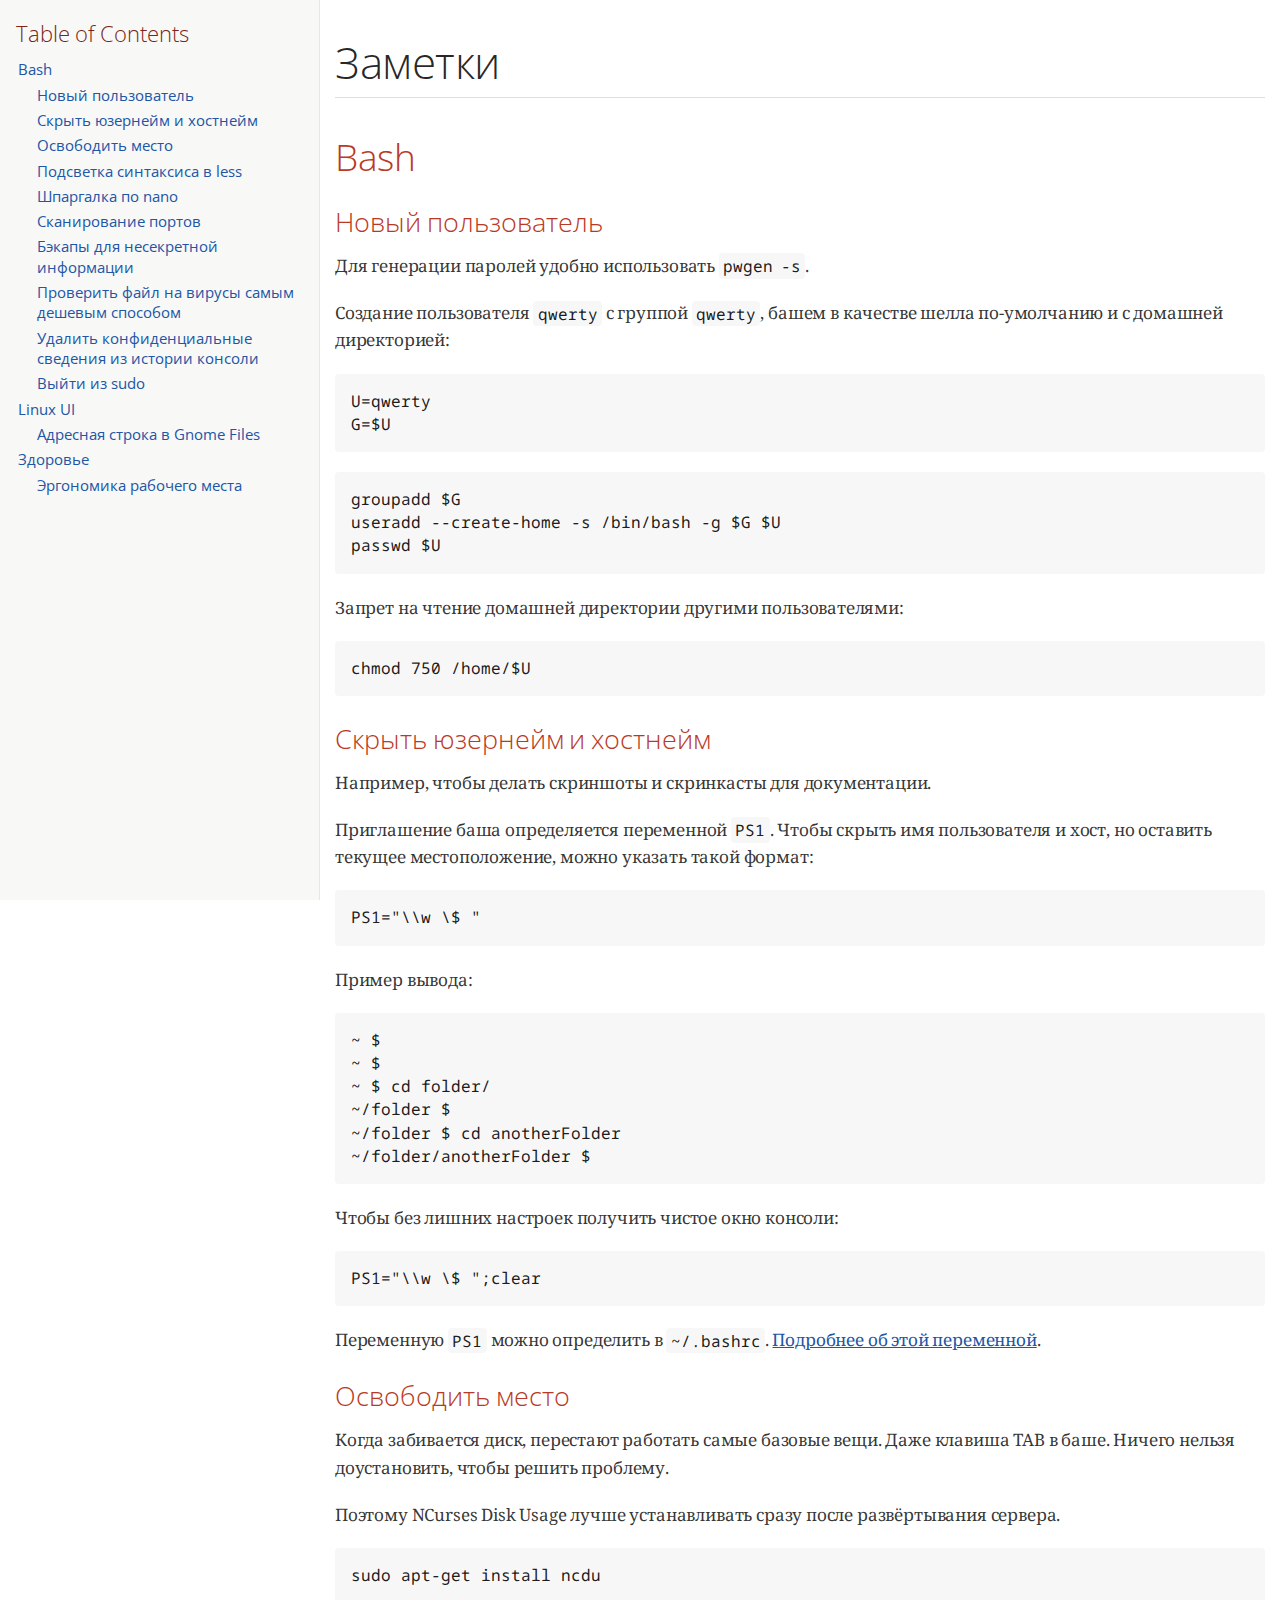
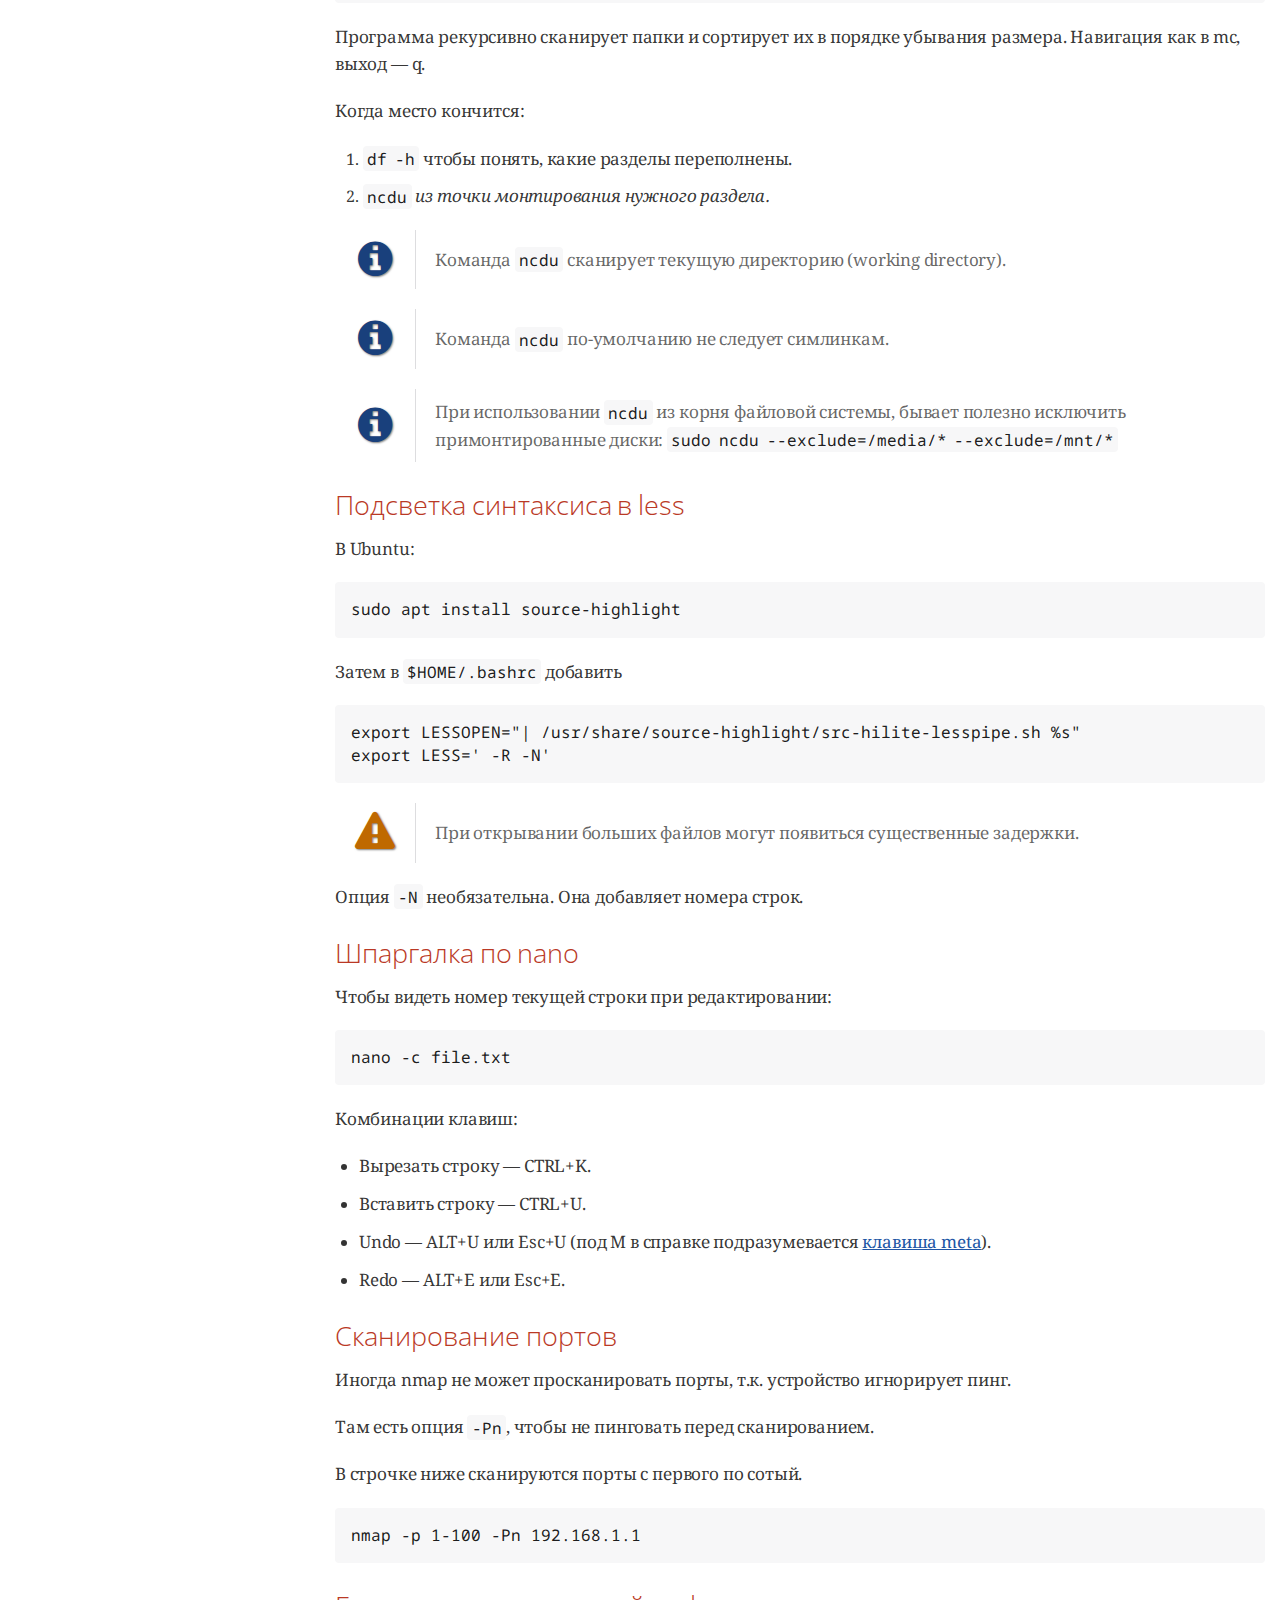
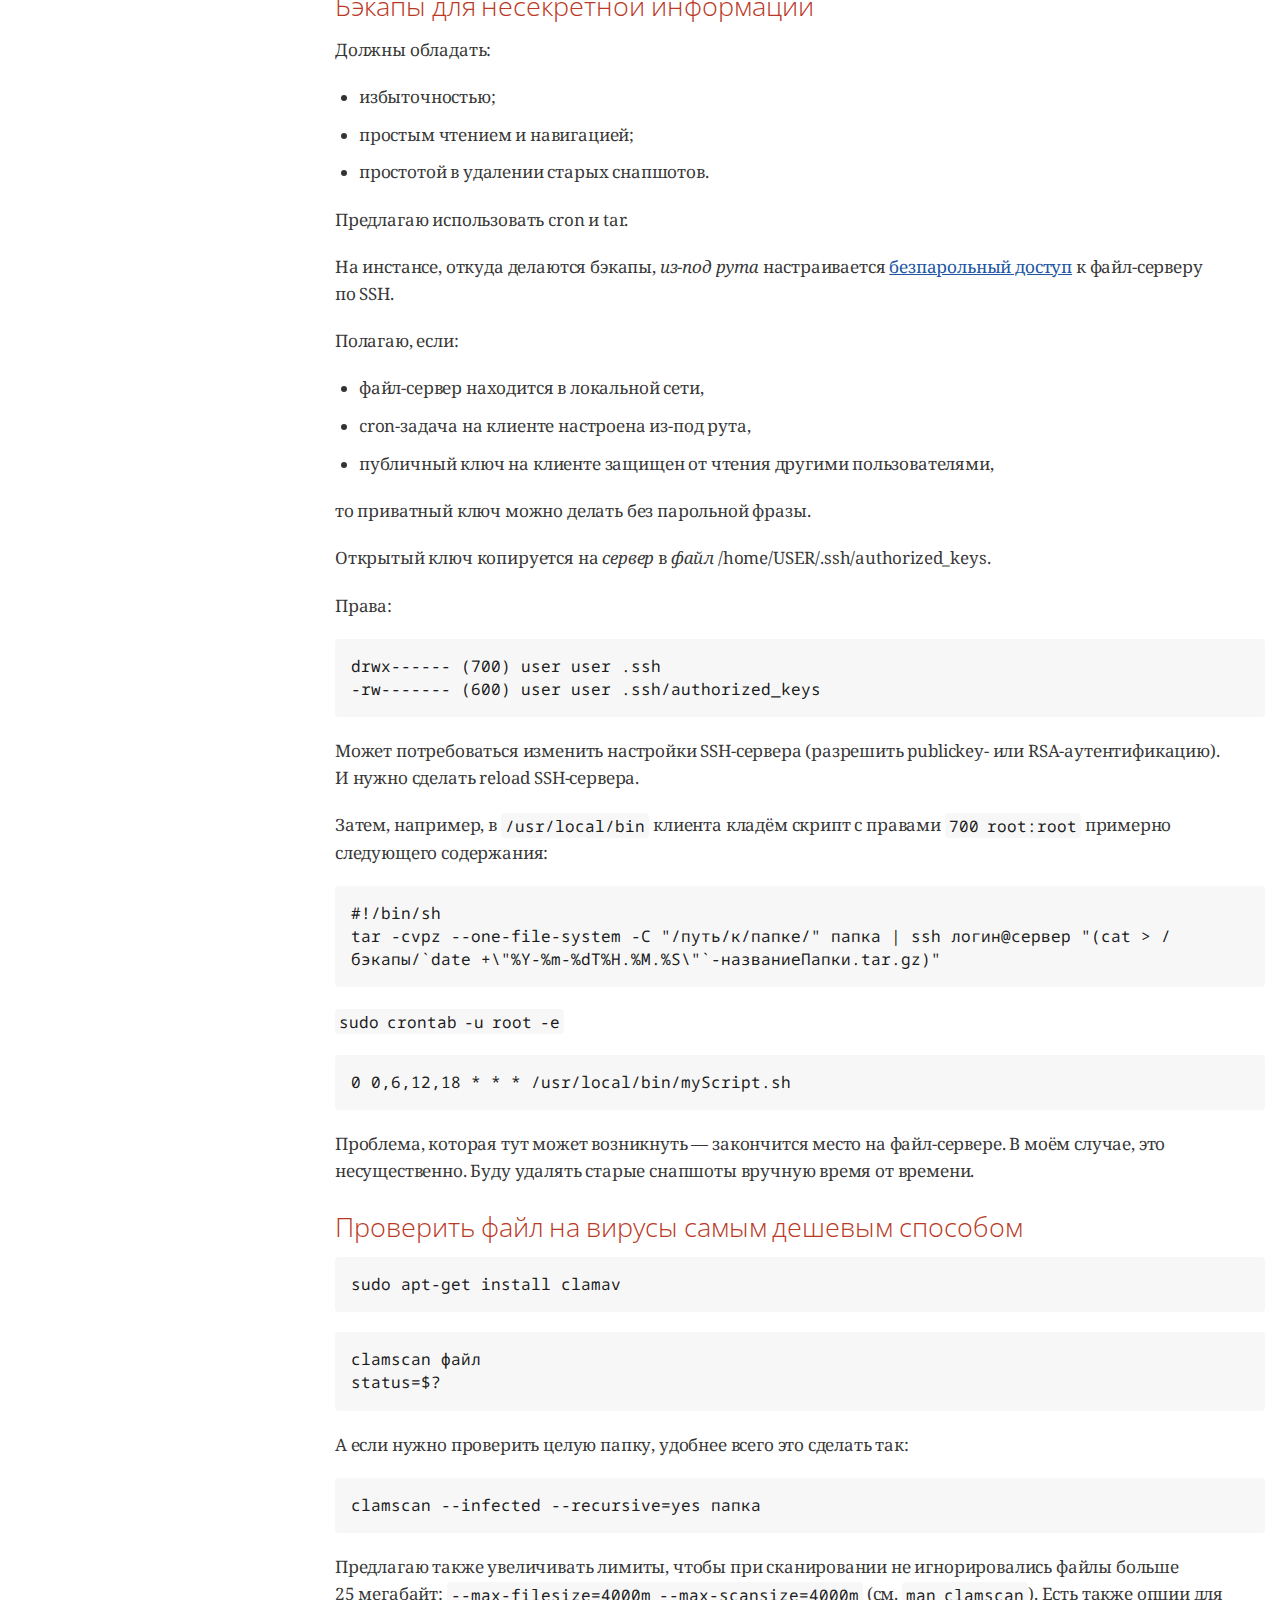
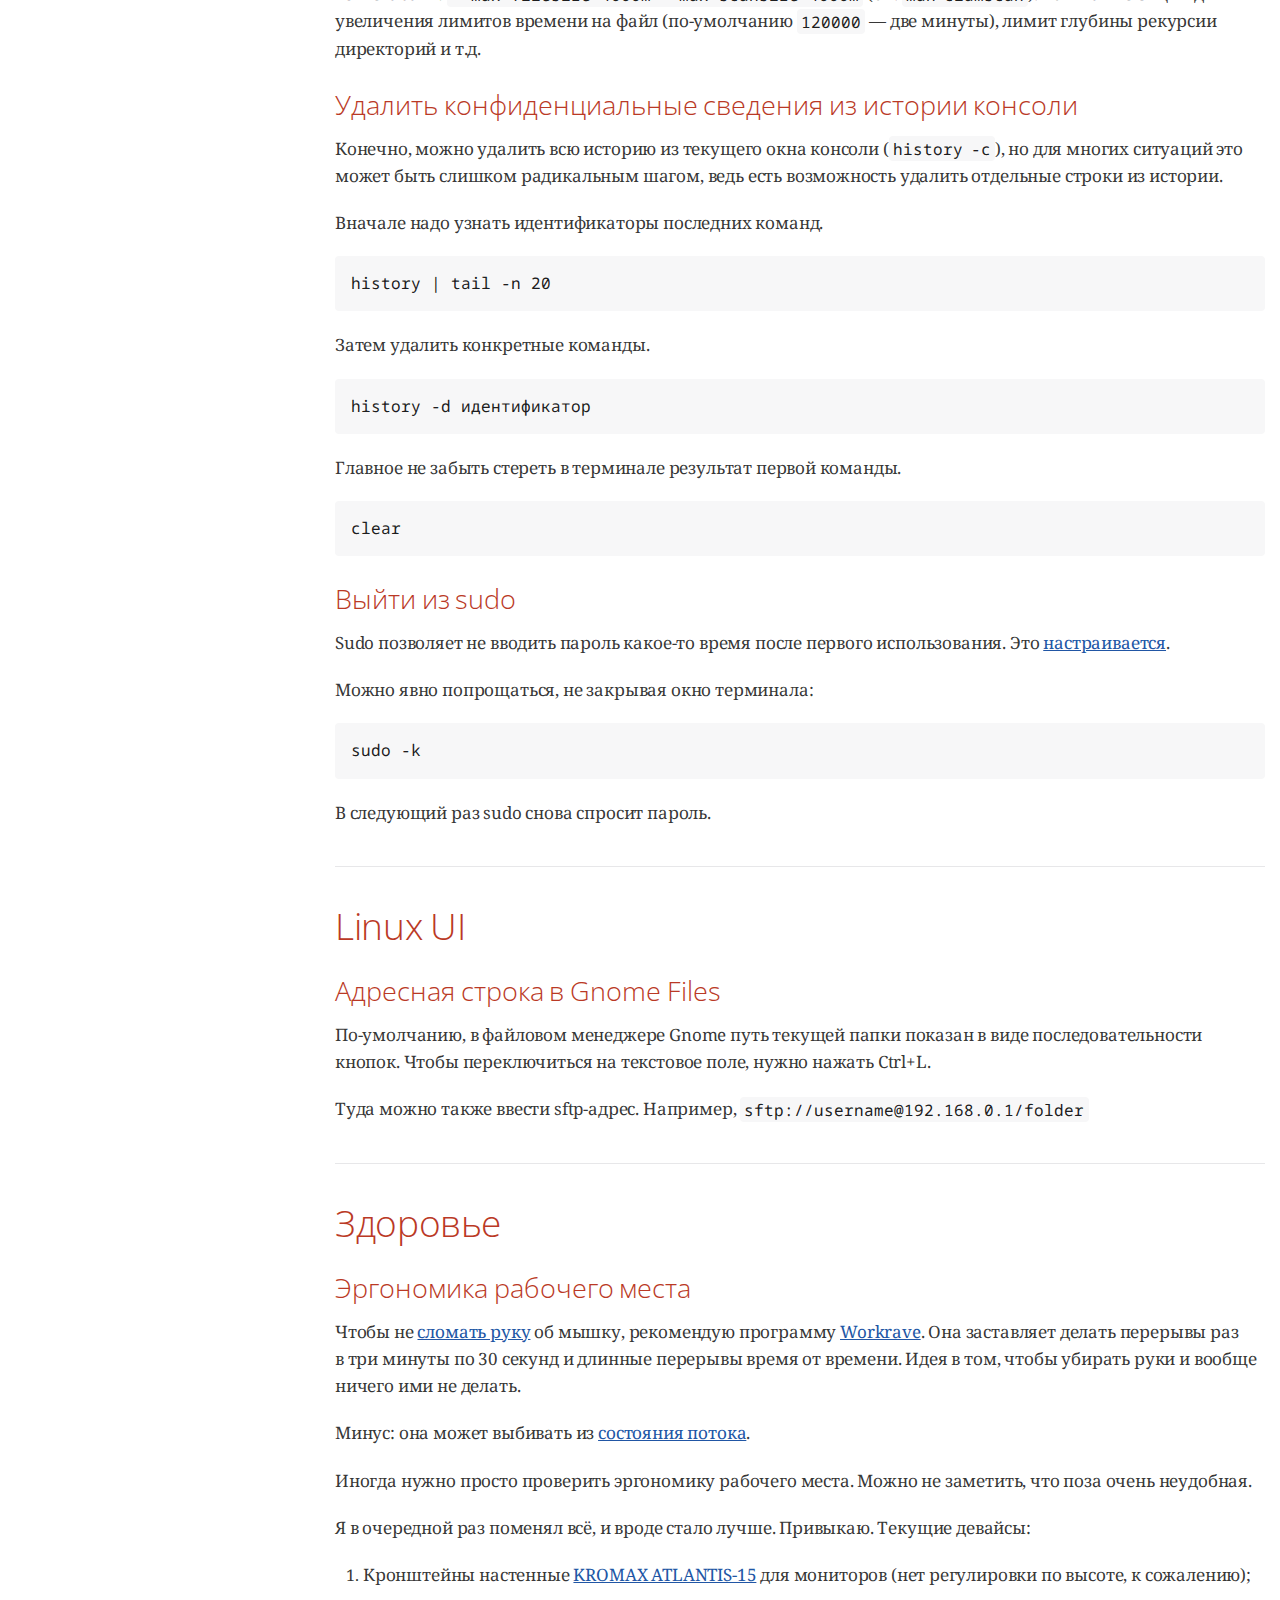
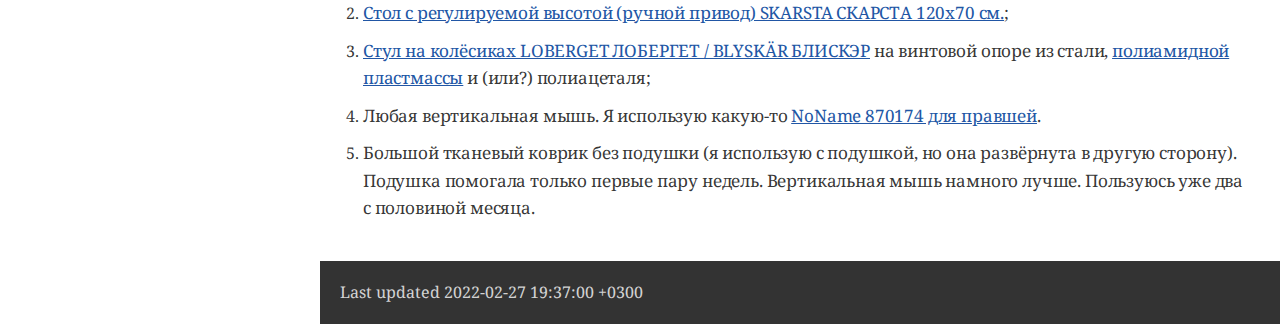
==== index.html @ a02ada53 "clamscan options" ====
<!DOCTYPE html>
<html lang="en">
<head>
<meta charset="UTF-8">
<meta http-equiv="X-UA-Compatible" content="IE=edge">
<meta name="viewport" content="width=device-width, initial-scale=1.0">
<meta name="generator" content="Asciidoctor 2.0.10">
<title>Заметки</title>
<link rel="stylesheet" href="https://fonts.googleapis.com/css?family=Open+Sans:300,300italic,400,400italic,600,600italic%7CNoto+Serif:400,400italic,700,700italic%7CDroid+Sans+Mono:400,700">
<style>
/* Asciidoctor default stylesheet | MIT License | https://asciidoctor.org */
/* Uncomment @import statement to use as custom stylesheet */
/*@import "https://fonts.googleapis.com/css?family=Open+Sans:300,300italic,400,400italic,600,600italic%7CNoto+Serif:400,400italic,700,700italic%7CDroid+Sans+Mono:400,700";*/
article,aside,details,figcaption,figure,footer,header,hgroup,main,nav,section{display:block}
audio,video{display:inline-block}
audio:not([controls]){display:none;height:0}
html{font-family:sans-serif;-ms-text-size-adjust:100%;-webkit-text-size-adjust:100%}
a{background:none}
a:focus{outline:thin dotted}
a:active,a:hover{outline:0}
h1{font-size:2em;margin:.67em 0}
abbr[title]{border-bottom:1px dotted}
b,strong{font-weight:bold}
dfn{font-style:italic}
hr{-moz-box-sizing:content-box;box-sizing:content-box;height:0}
mark{background:#ff0;color:#000}
code,kbd,pre,samp{font-family:monospace;font-size:1em}
pre{white-space:pre-wrap}
q{quotes:"\201C" "\201D" "\2018" "\2019"}
small{font-size:80%}
sub,sup{font-size:75%;line-height:0;position:relative;vertical-align:baseline}
sup{top:-.5em}
sub{bottom:-.25em}
img{border:0}
svg:not(:root){overflow:hidden}
figure{margin:0}
fieldset{border:1px solid silver;margin:0 2px;padding:.35em .625em .75em}
legend{border:0;padding:0}
button,input,select,textarea{font-family:inherit;font-size:100%;margin:0}
button,input{line-height:normal}
button,select{text-transform:none}
button,html input[type="button"],input[type="reset"],input[type="submit"]{-webkit-appearance:button;cursor:pointer}
button[disabled],html input[disabled]{cursor:default}
input[type="checkbox"],input[type="radio"]{box-sizing:border-box;padding:0}
button::-moz-focus-inner,input::-moz-focus-inner{border:0;padding:0}
textarea{overflow:auto;vertical-align:top}
table{border-collapse:collapse;border-spacing:0}
*,*::before,*::after{-moz-box-sizing:border-box;-webkit-box-sizing:border-box;box-sizing:border-box}
html,body{font-size:100%}
body{background:#fff;color:rgba(0,0,0,.8);padding:0;margin:0;font-family:"Noto Serif","DejaVu Serif",serif;font-weight:400;font-style:normal;line-height:1;position:relative;cursor:auto;tab-size:4;-moz-osx-font-smoothing:grayscale;-webkit-font-smoothing:antialiased}
a:hover{cursor:pointer}
img,object,embed{max-width:100%;height:auto}
object,embed{height:100%}
img{-ms-interpolation-mode:bicubic}
.left{float:left!important}
.right{float:right!important}
.text-left{text-align:left!important}
.text-right{text-align:right!important}
.text-center{text-align:center!important}
.text-justify{text-align:justify!important}
.hide{display:none}
img,object,svg{display:inline-block;vertical-align:middle}
textarea{height:auto;min-height:50px}
select{width:100%}
.center{margin-left:auto;margin-right:auto}
.stretch{width:100%}
.subheader,.admonitionblock td.content>.title,.audioblock>.title,.exampleblock>.title,.imageblock>.title,.listingblock>.title,.literalblock>.title,.stemblock>.title,.openblock>.title,.paragraph>.title,.quoteblock>.title,table.tableblock>.title,.verseblock>.title,.videoblock>.title,.dlist>.title,.olist>.title,.ulist>.title,.qlist>.title,.hdlist>.title{line-height:1.45;color:#7a2518;font-weight:400;margin-top:0;margin-bottom:.25em}
div,dl,dt,dd,ul,ol,li,h1,h2,h3,#toctitle,.sidebarblock>.content>.title,h4,h5,h6,pre,form,p,blockquote,th,td{margin:0;padding:0;direction:ltr}
a{color:#2156a5;text-decoration:underline;line-height:inherit}
a:hover,a:focus{color:#1d4b8f}
a img{border:0}
p{font-family:inherit;font-weight:400;font-size:1em;line-height:1.6;margin-bottom:1.25em;text-rendering:optimizeLegibility}
p aside{font-size:.875em;line-height:1.35;font-style:italic}
h1,h2,h3,#toctitle,.sidebarblock>.content>.title,h4,h5,h6{font-family:"Open Sans","DejaVu Sans",sans-serif;font-weight:300;font-style:normal;color:#ba3925;text-rendering:optimizeLegibility;margin-top:1em;margin-bottom:.5em;line-height:1.0125em}
h1 small,h2 small,h3 small,#toctitle small,.sidebarblock>.content>.title small,h4 small,h5 small,h6 small{font-size:60%;color:#e99b8f;line-height:0}
h1{font-size:2.125em}
h2{font-size:1.6875em}
h3,#toctitle,.sidebarblock>.content>.title{font-size:1.375em}
h4,h5{font-size:1.125em}
h6{font-size:1em}
hr{border:solid #dddddf;border-width:1px 0 0;clear:both;margin:1.25em 0 1.1875em;height:0}
em,i{font-style:italic;line-height:inherit}
strong,b{font-weight:bold;line-height:inherit}
small{font-size:60%;line-height:inherit}
code{font-family:"Droid Sans Mono","DejaVu Sans Mono",monospace;font-weight:400;color:rgba(0,0,0,.9)}
ul,ol,dl{font-size:1em;line-height:1.6;margin-bottom:1.25em;list-style-position:outside;font-family:inherit}
ul,ol{margin-left:1.5em}
ul li ul,ul li ol{margin-left:1.25em;margin-bottom:0;font-size:1em}
ul.square li ul,ul.circle li ul,ul.disc li ul{list-style:inherit}
ul.square{list-style-type:square}
ul.circle{list-style-type:circle}
ul.disc{list-style-type:disc}
ol li ul,ol li ol{margin-left:1.25em;margin-bottom:0}
dl dt{margin-bottom:.3125em;font-weight:bold}
dl dd{margin-bottom:1.25em}
abbr,acronym{text-transform:uppercase;font-size:90%;color:rgba(0,0,0,.8);border-bottom:1px dotted #ddd;cursor:help}
abbr{text-transform:none}
blockquote{margin:0 0 1.25em;padding:.5625em 1.25em 0 1.1875em;border-left:1px solid #ddd}
blockquote cite{display:block;font-size:.9375em;color:rgba(0,0,0,.6)}
blockquote cite::before{content:"\2014 \0020"}
blockquote cite a,blockquote cite a:visited{color:rgba(0,0,0,.6)}
blockquote,blockquote p{line-height:1.6;color:rgba(0,0,0,.85)}
@media screen and (min-width:768px){h1,h2,h3,#toctitle,.sidebarblock>.content>.title,h4,h5,h6{line-height:1.2}
h1{font-size:2.75em}
h2{font-size:2.3125em}
h3,#toctitle,.sidebarblock>.content>.title{font-size:1.6875em}
h4{font-size:1.4375em}}
table{background:#fff;margin-bottom:1.25em;border:solid 1px #dedede}
table thead,table tfoot{background:#f7f8f7}
table thead tr th,table thead tr td,table tfoot tr th,table tfoot tr td{padding:.5em .625em .625em;font-size:inherit;color:rgba(0,0,0,.8);text-align:left}
table tr th,table tr td{padding:.5625em .625em;font-size:inherit;color:rgba(0,0,0,.8)}
table tr.even,table tr.alt{background:#f8f8f7}
table thead tr th,table tfoot tr th,table tbody tr td,table tr td,table tfoot tr td{display:table-cell;line-height:1.6}
h1,h2,h3,#toctitle,.sidebarblock>.content>.title,h4,h5,h6{line-height:1.2;word-spacing:-.05em}
h1 strong,h2 strong,h3 strong,#toctitle strong,.sidebarblock>.content>.title strong,h4 strong,h5 strong,h6 strong{font-weight:400}
.clearfix::before,.clearfix::after,.float-group::before,.float-group::after{content:" ";display:table}
.clearfix::after,.float-group::after{clear:both}
:not(pre):not([class^=L])>code{font-size:.9375em;font-style:normal!important;letter-spacing:0;padding:.1em .5ex;word-spacing:-.15em;background:#f7f7f8;-webkit-border-radius:4px;border-radius:4px;line-height:1.45;text-rendering:optimizeSpeed;word-wrap:break-word}
:not(pre)>code.nobreak{word-wrap:normal}
:not(pre)>code.nowrap{white-space:nowrap}
pre{color:rgba(0,0,0,.9);font-family:"Droid Sans Mono","DejaVu Sans Mono",monospace;line-height:1.45;text-rendering:optimizeSpeed}
pre code,pre pre{color:inherit;font-size:inherit;line-height:inherit}
pre>code{display:block}
pre.nowrap,pre.nowrap pre{white-space:pre;word-wrap:normal}
em em{font-style:normal}
strong strong{font-weight:400}
.keyseq{color:rgba(51,51,51,.8)}
kbd{font-family:"Droid Sans Mono","DejaVu Sans Mono",monospace;display:inline-block;color:rgba(0,0,0,.8);font-size:.65em;line-height:1.45;background:#f7f7f7;border:1px solid #ccc;-webkit-border-radius:3px;border-radius:3px;-webkit-box-shadow:0 1px 0 rgba(0,0,0,.2),0 0 0 .1em white inset;box-shadow:0 1px 0 rgba(0,0,0,.2),0 0 0 .1em #fff inset;margin:0 .15em;padding:.2em .5em;vertical-align:middle;position:relative;top:-.1em;white-space:nowrap}
.keyseq kbd:first-child{margin-left:0}
.keyseq kbd:last-child{margin-right:0}
.menuseq,.menuref{color:#000}
.menuseq b:not(.caret),.menuref{font-weight:inherit}
.menuseq{word-spacing:-.02em}
.menuseq b.caret{font-size:1.25em;line-height:.8}
.menuseq i.caret{font-weight:bold;text-align:center;width:.45em}
b.button::before,b.button::after{position:relative;top:-1px;font-weight:400}
b.button::before{content:"[";padding:0 3px 0 2px}
b.button::after{content:"]";padding:0 2px 0 3px}
p a>code:hover{color:rgba(0,0,0,.9)}
#header,#content,#footnotes,#footer{width:100%;margin-left:auto;margin-right:auto;margin-top:0;margin-bottom:0;max-width:62.5em;*zoom:1;position:relative;padding-left:.9375em;padding-right:.9375em}
#header::before,#header::after,#content::before,#content::after,#footnotes::before,#footnotes::after,#footer::before,#footer::after{content:" ";display:table}
#header::after,#content::after,#footnotes::after,#footer::after{clear:both}
#content{margin-top:1.25em}
#content::before{content:none}
#header>h1:first-child{color:rgba(0,0,0,.85);margin-top:2.25rem;margin-bottom:0}
#header>h1:first-child+#toc{margin-top:8px;border-top:1px solid #dddddf}
#header>h1:only-child,body.toc2 #header>h1:nth-last-child(2){border-bottom:1px solid #dddddf;padding-bottom:8px}
#header .details{border-bottom:1px solid #dddddf;line-height:1.45;padding-top:.25em;padding-bottom:.25em;padding-left:.25em;color:rgba(0,0,0,.6);display:-ms-flexbox;display:-webkit-flex;display:flex;-ms-flex-flow:row wrap;-webkit-flex-flow:row wrap;flex-flow:row wrap}
#header .details span:first-child{margin-left:-.125em}
#header .details span.email a{color:rgba(0,0,0,.85)}
#header .details br{display:none}
#header .details br+span::before{content:"\00a0\2013\00a0"}
#header .details br+span.author::before{content:"\00a0\22c5\00a0";color:rgba(0,0,0,.85)}
#header .details br+span#revremark::before{content:"\00a0|\00a0"}
#header #revnumber{text-transform:capitalize}
#header #revnumber::after{content:"\00a0"}
#content>h1:first-child:not([class]){color:rgba(0,0,0,.85);border-bottom:1px solid #dddddf;padding-bottom:8px;margin-top:0;padding-top:1rem;margin-bottom:1.25rem}
#toc{border-bottom:1px solid #e7e7e9;padding-bottom:.5em}
#toc>ul{margin-left:.125em}
#toc ul.sectlevel0>li>a{font-style:italic}
#toc ul.sectlevel0 ul.sectlevel1{margin:.5em 0}
#toc ul{font-family:"Open Sans","DejaVu Sans",sans-serif;list-style-type:none}
#toc li{line-height:1.3334;margin-top:.3334em}
#toc a{text-decoration:none}
#toc a:active{text-decoration:underline}
#toctitle{color:#7a2518;font-size:1.2em}
@media screen and (min-width:768px){#toctitle{font-size:1.375em}
body.toc2{padding-left:15em;padding-right:0}
#toc.toc2{margin-top:0!important;background:#f8f8f7;position:fixed;width:15em;left:0;top:0;border-right:1px solid #e7e7e9;border-top-width:0!important;border-bottom-width:0!important;z-index:1000;padding:1.25em 1em;height:100%;overflow:auto}
#toc.toc2 #toctitle{margin-top:0;margin-bottom:.8rem;font-size:1.2em}
#toc.toc2>ul{font-size:.9em;margin-bottom:0}
#toc.toc2 ul ul{margin-left:0;padding-left:1em}
#toc.toc2 ul.sectlevel0 ul.sectlevel1{padding-left:0;margin-top:.5em;margin-bottom:.5em}
body.toc2.toc-right{padding-left:0;padding-right:15em}
body.toc2.toc-right #toc.toc2{border-right-width:0;border-left:1px solid #e7e7e9;left:auto;right:0}}
@media screen and (min-width:1280px){body.toc2{padding-left:20em;padding-right:0}
#toc.toc2{width:20em}
#toc.toc2 #toctitle{font-size:1.375em}
#toc.toc2>ul{font-size:.95em}
#toc.toc2 ul ul{padding-left:1.25em}
body.toc2.toc-right{padding-left:0;padding-right:20em}}
#content #toc{border-style:solid;border-width:1px;border-color:#e0e0dc;margin-bottom:1.25em;padding:1.25em;background:#f8f8f7;-webkit-border-radius:4px;border-radius:4px}
#content #toc>:first-child{margin-top:0}
#content #toc>:last-child{margin-bottom:0}
#footer{max-width:100%;background:rgba(0,0,0,.8);padding:1.25em}
#footer-text{color:rgba(255,255,255,.8);line-height:1.44}
#content{margin-bottom:.625em}
.sect1{padding-bottom:.625em}
@media screen and (min-width:768px){#content{margin-bottom:1.25em}
.sect1{padding-bottom:1.25em}}
.sect1:last-child{padding-bottom:0}
.sect1+.sect1{border-top:1px solid #e7e7e9}
#content h1>a.anchor,h2>a.anchor,h3>a.anchor,#toctitle>a.anchor,.sidebarblock>.content>.title>a.anchor,h4>a.anchor,h5>a.anchor,h6>a.anchor{position:absolute;z-index:1001;width:1.5ex;margin-left:-1.5ex;display:block;text-decoration:none!important;visibility:hidden;text-align:center;font-weight:400}
#content h1>a.anchor::before,h2>a.anchor::before,h3>a.anchor::before,#toctitle>a.anchor::before,.sidebarblock>.content>.title>a.anchor::before,h4>a.anchor::before,h5>a.anchor::before,h6>a.anchor::before{content:"\00A7";font-size:.85em;display:block;padding-top:.1em}
#content h1:hover>a.anchor,#content h1>a.anchor:hover,h2:hover>a.anchor,h2>a.anchor:hover,h3:hover>a.anchor,#toctitle:hover>a.anchor,.sidebarblock>.content>.title:hover>a.anchor,h3>a.anchor:hover,#toctitle>a.anchor:hover,.sidebarblock>.content>.title>a.anchor:hover,h4:hover>a.anchor,h4>a.anchor:hover,h5:hover>a.anchor,h5>a.anchor:hover,h6:hover>a.anchor,h6>a.anchor:hover{visibility:visible}
#content h1>a.link,h2>a.link,h3>a.link,#toctitle>a.link,.sidebarblock>.content>.title>a.link,h4>a.link,h5>a.link,h6>a.link{color:#ba3925;text-decoration:none}
#content h1>a.link:hover,h2>a.link:hover,h3>a.link:hover,#toctitle>a.link:hover,.sidebarblock>.content>.title>a.link:hover,h4>a.link:hover,h5>a.link:hover,h6>a.link:hover{color:#a53221}
details,.audioblock,.imageblock,.literalblock,.listingblock,.stemblock,.videoblock{margin-bottom:1.25em}
details>summary:first-of-type{cursor:pointer;display:list-item;outline:none;margin-bottom:.75em}
.admonitionblock td.content>.title,.audioblock>.title,.exampleblock>.title,.imageblock>.title,.listingblock>.title,.literalblock>.title,.stemblock>.title,.openblock>.title,.paragraph>.title,.quoteblock>.title,table.tableblock>.title,.verseblock>.title,.videoblock>.title,.dlist>.title,.olist>.title,.ulist>.title,.qlist>.title,.hdlist>.title{text-rendering:optimizeLegibility;text-align:left;font-family:"Noto Serif","DejaVu Serif",serif;font-size:1rem;font-style:italic}
table.tableblock.fit-content>caption.title{white-space:nowrap;width:0}
.paragraph.lead>p,#preamble>.sectionbody>[class="paragraph"]:first-of-type p{font-size:1.21875em;line-height:1.6;color:rgba(0,0,0,.85)}
table.tableblock #preamble>.sectionbody>[class="paragraph"]:first-of-type p{font-size:inherit}
.admonitionblock>table{border-collapse:separate;border:0;background:none;width:100%}
.admonitionblock>table td.icon{text-align:center;width:80px}
.admonitionblock>table td.icon img{max-width:none}
.admonitionblock>table td.icon .title{font-weight:bold;font-family:"Open Sans","DejaVu Sans",sans-serif;text-transform:uppercase}
.admonitionblock>table td.content{padding-left:1.125em;padding-right:1.25em;border-left:1px solid #dddddf;color:rgba(0,0,0,.6)}
.admonitionblock>table td.content>:last-child>:last-child{margin-bottom:0}
.exampleblock>.content{border-style:solid;border-width:1px;border-color:#e6e6e6;margin-bottom:1.25em;padding:1.25em;background:#fff;-webkit-border-radius:4px;border-radius:4px}
.exampleblock>.content>:first-child{margin-top:0}
.exampleblock>.content>:last-child{margin-bottom:0}
.sidebarblock{border-style:solid;border-width:1px;border-color:#dbdbd6;margin-bottom:1.25em;padding:1.25em;background:#f3f3f2;-webkit-border-radius:4px;border-radius:4px}
.sidebarblock>:first-child{margin-top:0}
.sidebarblock>:last-child{margin-bottom:0}
.sidebarblock>.content>.title{color:#7a2518;margin-top:0;text-align:center}
.exampleblock>.content>:last-child>:last-child,.exampleblock>.content .olist>ol>li:last-child>:last-child,.exampleblock>.content .ulist>ul>li:last-child>:last-child,.exampleblock>.content .qlist>ol>li:last-child>:last-child,.sidebarblock>.content>:last-child>:last-child,.sidebarblock>.content .olist>ol>li:last-child>:last-child,.sidebarblock>.content .ulist>ul>li:last-child>:last-child,.sidebarblock>.content .qlist>ol>li:last-child>:last-child{margin-bottom:0}
.literalblock pre,.listingblock>.content>pre{-webkit-border-radius:4px;border-radius:4px;word-wrap:break-word;overflow-x:auto;padding:1em;font-size:.8125em}
@media screen and (min-width:768px){.literalblock pre,.listingblock>.content>pre{font-size:.90625em}}
@media screen and (min-width:1280px){.literalblock pre,.listingblock>.content>pre{font-size:1em}}
.literalblock pre,.listingblock>.content>pre:not(.highlight),.listingblock>.content>pre[class="highlight"],.listingblock>.content>pre[class^="highlight "]{background:#f7f7f8}
.literalblock.output pre{color:#f7f7f8;background:rgba(0,0,0,.9)}
.listingblock>.content{position:relative}
.listingblock code[data-lang]::before{display:none;content:attr(data-lang);position:absolute;font-size:.75em;top:.425rem;right:.5rem;line-height:1;text-transform:uppercase;color:inherit;opacity:.5}
.listingblock:hover code[data-lang]::before{display:block}
.listingblock.terminal pre .command::before{content:attr(data-prompt);padding-right:.5em;color:inherit;opacity:.5}
.listingblock.terminal pre .command:not([data-prompt])::before{content:"$"}
.listingblock pre.highlightjs{padding:0}
.listingblock pre.highlightjs>code{padding:1em;-webkit-border-radius:4px;border-radius:4px}
.listingblock pre.prettyprint{border-width:0}
.prettyprint{background:#f7f7f8}
pre.prettyprint .linenums{line-height:1.45;margin-left:2em}
pre.prettyprint li{background:none;list-style-type:inherit;padding-left:0}
pre.prettyprint li code[data-lang]::before{opacity:1}
pre.prettyprint li:not(:first-child) code[data-lang]::before{display:none}
table.linenotable{border-collapse:separate;border:0;margin-bottom:0;background:none}
table.linenotable td[class]{color:inherit;vertical-align:top;padding:0;line-height:inherit;white-space:normal}
table.linenotable td.code{padding-left:.75em}
table.linenotable td.linenos{border-right:1px solid currentColor;opacity:.35;padding-right:.5em}
pre.pygments .lineno{border-right:1px solid currentColor;opacity:.35;display:inline-block;margin-right:.75em}
pre.pygments .lineno::before{content:"";margin-right:-.125em}
.quoteblock{margin:0 1em 1.25em 1.5em;display:table}
.quoteblock:not(.excerpt)>.title{margin-left:-1.5em;margin-bottom:.75em}
.quoteblock blockquote,.quoteblock p{color:rgba(0,0,0,.85);font-size:1.15rem;line-height:1.75;word-spacing:.1em;letter-spacing:0;font-style:italic;text-align:justify}
.quoteblock blockquote{margin:0;padding:0;border:0}
.quoteblock blockquote::before{content:"\201c";float:left;font-size:2.75em;font-weight:bold;line-height:.6em;margin-left:-.6em;color:#7a2518;text-shadow:0 1px 2px rgba(0,0,0,.1)}
.quoteblock blockquote>.paragraph:last-child p{margin-bottom:0}
.quoteblock .attribution{margin-top:.75em;margin-right:.5ex;text-align:right}
.verseblock{margin:0 1em 1.25em}
.verseblock pre{font-family:"Open Sans","DejaVu Sans",sans;font-size:1.15rem;color:rgba(0,0,0,.85);font-weight:300;text-rendering:optimizeLegibility}
.verseblock pre strong{font-weight:400}
.verseblock .attribution{margin-top:1.25rem;margin-left:.5ex}
.quoteblock .attribution,.verseblock .attribution{font-size:.9375em;line-height:1.45;font-style:italic}
.quoteblock .attribution br,.verseblock .attribution br{display:none}
.quoteblock .attribution cite,.verseblock .attribution cite{display:block;letter-spacing:-.025em;color:rgba(0,0,0,.6)}
.quoteblock.abstract blockquote::before,.quoteblock.excerpt blockquote::before,.quoteblock .quoteblock blockquote::before{display:none}
.quoteblock.abstract blockquote,.quoteblock.abstract p,.quoteblock.excerpt blockquote,.quoteblock.excerpt p,.quoteblock .quoteblock blockquote,.quoteblock .quoteblock p{line-height:1.6;word-spacing:0}
.quoteblock.abstract{margin:0 1em 1.25em;display:block}
.quoteblock.abstract>.title{margin:0 0 .375em;font-size:1.15em;text-align:center}
.quoteblock.excerpt>blockquote,.quoteblock .quoteblock{padding:0 0 .25em 1em;border-left:.25em solid #dddddf}
.quoteblock.excerpt,.quoteblock .quoteblock{margin-left:0}
.quoteblock.excerpt blockquote,.quoteblock.excerpt p,.quoteblock .quoteblock blockquote,.quoteblock .quoteblock p{color:inherit;font-size:1.0625rem}
.quoteblock.excerpt .attribution,.quoteblock .quoteblock .attribution{color:inherit;text-align:left;margin-right:0}
table.tableblock{max-width:100%;border-collapse:separate}
p.tableblock:last-child{margin-bottom:0}
td.tableblock>.content>:last-child{margin-bottom:-1.25em}
td.tableblock>.content>:last-child.sidebarblock{margin-bottom:0}
table.tableblock,th.tableblock,td.tableblock{border:0 solid #dedede}
table.grid-all>thead>tr>.tableblock,table.grid-all>tbody>tr>.tableblock{border-width:0 1px 1px 0}
table.grid-all>tfoot>tr>.tableblock{border-width:1px 1px 0 0}
table.grid-cols>*>tr>.tableblock{border-width:0 1px 0 0}
table.grid-rows>thead>tr>.tableblock,table.grid-rows>tbody>tr>.tableblock{border-width:0 0 1px}
table.grid-rows>tfoot>tr>.tableblock{border-width:1px 0 0}
table.grid-all>*>tr>.tableblock:last-child,table.grid-cols>*>tr>.tableblock:last-child{border-right-width:0}
table.grid-all>tbody>tr:last-child>.tableblock,table.grid-all>thead:last-child>tr>.tableblock,table.grid-rows>tbody>tr:last-child>.tableblock,table.grid-rows>thead:last-child>tr>.tableblock{border-bottom-width:0}
table.frame-all{border-width:1px}
table.frame-sides{border-width:0 1px}
table.frame-topbot,table.frame-ends{border-width:1px 0}
table.stripes-all tr,table.stripes-odd tr:nth-of-type(odd),table.stripes-even tr:nth-of-type(even),table.stripes-hover tr:hover{background:#f8f8f7}
th.halign-left,td.halign-left{text-align:left}
th.halign-right,td.halign-right{text-align:right}
th.halign-center,td.halign-center{text-align:center}
th.valign-top,td.valign-top{vertical-align:top}
th.valign-bottom,td.valign-bottom{vertical-align:bottom}
th.valign-middle,td.valign-middle{vertical-align:middle}
table thead th,table tfoot th{font-weight:bold}
tbody tr th{display:table-cell;line-height:1.6;background:#f7f8f7}
tbody tr th,tbody tr th p,tfoot tr th,tfoot tr th p{color:rgba(0,0,0,.8);font-weight:bold}
p.tableblock>code:only-child{background:none;padding:0}
p.tableblock{font-size:1em}
ol{margin-left:1.75em}
ul li ol{margin-left:1.5em}
dl dd{margin-left:1.125em}
dl dd:last-child,dl dd:last-child>:last-child{margin-bottom:0}
ol>li p,ul>li p,ul dd,ol dd,.olist .olist,.ulist .ulist,.ulist .olist,.olist .ulist{margin-bottom:.625em}
ul.checklist,ul.none,ol.none,ul.no-bullet,ol.no-bullet,ol.unnumbered,ul.unstyled,ol.unstyled{list-style-type:none}
ul.no-bullet,ol.no-bullet,ol.unnumbered{margin-left:.625em}
ul.unstyled,ol.unstyled{margin-left:0}
ul.checklist{margin-left:.625em}
ul.checklist li>p:first-child>.fa-square-o:first-child,ul.checklist li>p:first-child>.fa-check-square-o:first-child{width:1.25em;font-size:.8em;position:relative;bottom:.125em}
ul.checklist li>p:first-child>input[type="checkbox"]:first-child{margin-right:.25em}
ul.inline{display:-ms-flexbox;display:-webkit-box;display:flex;-ms-flex-flow:row wrap;-webkit-flex-flow:row wrap;flex-flow:row wrap;list-style:none;margin:0 0 .625em -1.25em}
ul.inline>li{margin-left:1.25em}
.unstyled dl dt{font-weight:400;font-style:normal}
ol.arabic{list-style-type:decimal}
ol.decimal{list-style-type:decimal-leading-zero}
ol.loweralpha{list-style-type:lower-alpha}
ol.upperalpha{list-style-type:upper-alpha}
ol.lowerroman{list-style-type:lower-roman}
ol.upperroman{list-style-type:upper-roman}
ol.lowergreek{list-style-type:lower-greek}
.hdlist>table,.colist>table{border:0;background:none}
.hdlist>table>tbody>tr,.colist>table>tbody>tr{background:none}
td.hdlist1,td.hdlist2{vertical-align:top;padding:0 .625em}
td.hdlist1{font-weight:bold;padding-bottom:1.25em}
.literalblock+.colist,.listingblock+.colist{margin-top:-.5em}
.colist td:not([class]):first-child{padding:.4em .75em 0;line-height:1;vertical-align:top}
.colist td:not([class]):first-child img{max-width:none}
.colist td:not([class]):last-child{padding:.25em 0}
.thumb,.th{line-height:0;display:inline-block;border:solid 4px #fff;-webkit-box-shadow:0 0 0 1px #ddd;box-shadow:0 0 0 1px #ddd}
.imageblock.left{margin:.25em .625em 1.25em 0}
.imageblock.right{margin:.25em 0 1.25em .625em}
.imageblock>.title{margin-bottom:0}
.imageblock.thumb,.imageblock.th{border-width:6px}
.imageblock.thumb>.title,.imageblock.th>.title{padding:0 .125em}
.image.left,.image.right{margin-top:.25em;margin-bottom:.25em;display:inline-block;line-height:0}
.image.left{margin-right:.625em}
.image.right{margin-left:.625em}
a.image{text-decoration:none;display:inline-block}
a.image object{pointer-events:none}
sup.footnote,sup.footnoteref{font-size:.875em;position:static;vertical-align:super}
sup.footnote a,sup.footnoteref a{text-decoration:none}
sup.footnote a:active,sup.footnoteref a:active{text-decoration:underline}
#footnotes{padding-top:.75em;padding-bottom:.75em;margin-bottom:.625em}
#footnotes hr{width:20%;min-width:6.25em;margin:-.25em 0 .75em;border-width:1px 0 0}
#footnotes .footnote{padding:0 .375em 0 .225em;line-height:1.3334;font-size:.875em;margin-left:1.2em;margin-bottom:.2em}
#footnotes .footnote a:first-of-type{font-weight:bold;text-decoration:none;margin-left:-1.05em}
#footnotes .footnote:last-of-type{margin-bottom:0}
#content #footnotes{margin-top:-.625em;margin-bottom:0;padding:.75em 0}
.gist .file-data>table{border:0;background:#fff;width:100%;margin-bottom:0}
.gist .file-data>table td.line-data{width:99%}
div.unbreakable{page-break-inside:avoid}
.big{font-size:larger}
.small{font-size:smaller}
.underline{text-decoration:underline}
.overline{text-decoration:overline}
.line-through{text-decoration:line-through}
.aqua{color:#00bfbf}
.aqua-background{background:#00fafa}
.black{color:#000}
.black-background{background:#000}
.blue{color:#0000bf}
.blue-background{background:#0000fa}
.fuchsia{color:#bf00bf}
.fuchsia-background{background:#fa00fa}
.gray{color:#606060}
.gray-background{background:#7d7d7d}
.green{color:#006000}
.green-background{background:#007d00}
.lime{color:#00bf00}
.lime-background{background:#00fa00}
.maroon{color:#600000}
.maroon-background{background:#7d0000}
.navy{color:#000060}
.navy-background{background:#00007d}
.olive{color:#606000}
.olive-background{background:#7d7d00}
.purple{color:#600060}
.purple-background{background:#7d007d}
.red{color:#bf0000}
.red-background{background:#fa0000}
.silver{color:#909090}
.silver-background{background:#bcbcbc}
.teal{color:#006060}
.teal-background{background:#007d7d}
.white{color:#bfbfbf}
.white-background{background:#fafafa}
.yellow{color:#bfbf00}
.yellow-background{background:#fafa00}
span.icon>.fa{cursor:default}
a span.icon>.fa{cursor:inherit}
.admonitionblock td.icon [class^="fa icon-"]{font-size:2.5em;text-shadow:1px 1px 2px rgba(0,0,0,.5);cursor:default}
.admonitionblock td.icon .icon-note::before{content:"\f05a";color:#19407c}
.admonitionblock td.icon .icon-tip::before{content:"\f0eb";text-shadow:1px 1px 2px rgba(155,155,0,.8);color:#111}
.admonitionblock td.icon .icon-warning::before{content:"\f071";color:#bf6900}
.admonitionblock td.icon .icon-caution::before{content:"\f06d";color:#bf3400}
.admonitionblock td.icon .icon-important::before{content:"\f06a";color:#bf0000}
.conum[data-value]{display:inline-block;color:#fff!important;background:rgba(0,0,0,.8);-webkit-border-radius:100px;border-radius:100px;text-align:center;font-size:.75em;width:1.67em;height:1.67em;line-height:1.67em;font-family:"Open Sans","DejaVu Sans",sans-serif;font-style:normal;font-weight:bold}
.conum[data-value] *{color:#fff!important}
.conum[data-value]+b{display:none}
.conum[data-value]::after{content:attr(data-value)}
pre .conum[data-value]{position:relative;top:-.125em}
b.conum *{color:inherit!important}
.conum:not([data-value]):empty{display:none}
dt,th.tableblock,td.content,div.footnote{text-rendering:optimizeLegibility}
h1,h2,p,td.content,span.alt{letter-spacing:-.01em}
p strong,td.content strong,div.footnote strong{letter-spacing:-.005em}
p,blockquote,dt,td.content,span.alt{font-size:1.0625rem}
p{margin-bottom:1.25rem}
.sidebarblock p,.sidebarblock dt,.sidebarblock td.content,p.tableblock{font-size:1em}
.exampleblock>.content{background:#fffef7;border-color:#e0e0dc;-webkit-box-shadow:0 1px 4px #e0e0dc;box-shadow:0 1px 4px #e0e0dc}
.print-only{display:none!important}
@page{margin:1.25cm .75cm}
@media print{*{-webkit-box-shadow:none!important;box-shadow:none!important;text-shadow:none!important}
html{font-size:80%}
a{color:inherit!important;text-decoration:underline!important}
a.bare,a[href^="#"],a[href^="mailto:"]{text-decoration:none!important}
a[href^="http:"]:not(.bare)::after,a[href^="https:"]:not(.bare)::after{content:"(" attr(href) ")";display:inline-block;font-size:.875em;padding-left:.25em}
abbr[title]::after{content:" (" attr(title) ")"}
pre,blockquote,tr,img,object,svg{page-break-inside:avoid}
thead{display:table-header-group}
svg{max-width:100%}
p,blockquote,dt,td.content{font-size:1em;orphans:3;widows:3}
h2,h3,#toctitle,.sidebarblock>.content>.title{page-break-after:avoid}
#toc,.sidebarblock,.exampleblock>.content{background:none!important}
#toc{border-bottom:1px solid #dddddf!important;padding-bottom:0!important}
body.book #header{text-align:center}
body.book #header>h1:first-child{border:0!important;margin:2.5em 0 1em}
body.book #header .details{border:0!important;display:block;padding:0!important}
body.book #header .details span:first-child{margin-left:0!important}
body.book #header .details br{display:block}
body.book #header .details br+span::before{content:none!important}
body.book #toc{border:0!important;text-align:left!important;padding:0!important;margin:0!important}
body.book #toc,body.book #preamble,body.book h1.sect0,body.book .sect1>h2{page-break-before:always}
.listingblock code[data-lang]::before{display:block}
#footer{padding:0 .9375em}
.hide-on-print{display:none!important}
.print-only{display:block!important}
.hide-for-print{display:none!important}
.show-for-print{display:inherit!important}}
@media print,amzn-kf8{#header>h1:first-child{margin-top:1.25rem}
.sect1{padding:0!important}
.sect1+.sect1{border:0}
#footer{background:none}
#footer-text{color:rgba(0,0,0,.6);font-size:.9em}}
@media amzn-kf8{#header,#content,#footnotes,#footer{padding:0}}
</style>
<link rel="stylesheet" href="https://cdnjs.cloudflare.com/ajax/libs/font-awesome/4.7.0/css/font-awesome.min.css">
</head>
<body class="article toc2 toc-left">
<div id="header">
<h1>Заметки</h1>
<div id="toc" class="toc2">
<div id="toctitle">Table of Contents</div>
<ul class="sectlevel1">
<li><a href="#_bash">Bash</a>
<ul class="sectlevel2">
<li><a href="#_новый_пользователь">Новый пользователь</a></li>
<li><a href="#_скрыть_юзернейм_ихостнейм">Скрыть юзернейм и&nbsp;хостнейм</a></li>
<li><a href="#_освободить_место">Освободить место</a></li>
<li><a href="#_подсветка_синтаксиса_вless">Подсветка синтаксиса в&nbsp;less</a></li>
<li><a href="#_шпаргалка_по_nano">Шпаргалка по nano</a></li>
<li><a href="#_сканирование_портов">Сканирование портов</a></li>
<li><a href="#_бэкапы_для_несекретной_информации">Бэкапы для несекретной информации</a></li>
<li><a href="#_проверить_файл_на_вирусы_самым_дешевым_способом">Проверить файл на вирусы самым дешевым способом</a></li>
<li><a href="#_удалить_конфиденциальные_сведения_изистории_консоли">Удалить конфиденциальные сведения из&nbsp;истории консоли</a></li>
<li><a href="#_выйти_изsudo">Выйти из&nbsp;sudo</a></li>
</ul>
</li>
<li><a href="#_linux_ui">Linux UI</a>
<ul class="sectlevel2">
<li><a href="#_адресная_строка_вgnome_files">Адресная строка в&nbsp;Gnome Files</a></li>
</ul>
</li>
<li><a href="#_здоровье">Здоровье</a>
<ul class="sectlevel2">
<li><a href="#_эргономика_рабочего_места">Эргономика рабочего места</a></li>
</ul>
</li>
</ul>
</div>
</div>
<div id="content">
<div class="sect1">
<h2 id="_bash">Bash</h2>
<div class="sectionbody">
<div class="sect2">
<h3 id="_новый_пользователь">Новый пользователь</h3>
<div class="paragraph">
<p>Для генерации паролей удобно использовать <code>pwgen -s</code>.</p>
</div>
<div class="paragraph">
<p>Создание пользователя <code>qwerty</code> с&nbsp;группой <code>qwerty</code>,
башем в&nbsp;качестве шелла по-умолчанию
и&nbsp;с&nbsp;домашней директорией:</p>
</div>
<div class="literalblock">
<div class="content">
<pre>U=qwerty
G=$U</pre>
</div>
</div>
<div class="literalblock">
<div class="content">
<pre>groupadd $G
useradd --create-home -s /bin/bash -g $G $U
passwd $U</pre>
</div>
</div>
<div class="paragraph">
<p>Запрет на&nbsp;чтение домашней директории другими пользователями:</p>
</div>
<div class="literalblock">
<div class="content">
<pre>chmod 750 /home/$U</pre>
</div>
</div>
</div>
<div class="sect2">
<h3 id="_скрыть_юзернейм_ихостнейм">Скрыть юзернейм и&nbsp;хостнейм</h3>
<div class="paragraph">
<p>Например, чтобы делать скриншоты и&nbsp;скринкасты для документации.</p>
</div>
<div class="paragraph">
<p>Приглашение баша определяется переменной <code>PS1</code>.
Чтобы скрыть имя пользователя и&nbsp;хост, но&nbsp;оставить текущее местоположение,
можно указать такой формат:</p>
</div>
<div class="literalblock">
<div class="content">
<pre>PS1="\\w \$ "</pre>
</div>
</div>
<div class="paragraph">
<p>Пример вывода:</p>
</div>
<div class="listingblock">
<div class="content">
<pre class="highlight"><code>~ $
~ $
~ $ cd folder/
~/folder $
~/folder $ cd anotherFolder
~/folder/anotherFolder $</code></pre>
</div>
</div>
<div class="paragraph">
<p>Чтобы без лишних настроек получить чистое окно консоли:</p>
</div>
<div class="literalblock">
<div class="content">
<pre>PS1="\\w \$ ";clear</pre>
</div>
</div>
<div class="paragraph">
<p>Переменную <code>PS1</code> можно определить в <code>~/.bashrc</code>.
<a href="https://gahcep.github.io/blog/2012/07/28/unix-bash-shell-prompt/">Подробнее об&nbsp;этой переменной</a>.</p>
</div>
</div>
<div class="sect2">
<h3 id="_освободить_место">Освободить место</h3>
<div class="paragraph">
<p>Когда забивается диск, перестают работать
самые базовые вещи. Даже клавиша TAB в&nbsp;баше.
Ничего нельзя доустановить, чтобы решить проблему.</p>
</div>
<div class="paragraph">
<p>Поэтому NCurses Disk Usage лучше устанавливать сразу после развёртывания сервера.</p>
</div>
<div class="literalblock">
<div class="content">
<pre>sudo apt-get install ncdu</pre>
</div>
</div>
<div class="paragraph">
<p>Программа рекурсивно сканирует папки и&nbsp;сортирует их
в&nbsp;порядке убывания размера.
Навигация как в&nbsp;mc, выход&nbsp;— q.</p>
</div>
<div class="paragraph">
<p>Когда место кончится:</p>
</div>
<div class="olist arabic">
<ol class="arabic">
<li>
<p><code>df -h</code> чтобы понять, какие разделы переполнены.</p>
</li>
<li>
<p><code>ncdu</code> <em>из&nbsp;точки монтирования нужного раздела.</em></p>
</li>
</ol>
</div>
<div class="admonitionblock note">
<table>
<tr>
<td class="icon">
<i class="fa icon-note" title="Note"></i>
</td>
<td class="content">
<div class="paragraph">
<p>Команда <code>ncdu</code> сканирует текущую директорию (working directory).</p>
</div>
</td>
</tr>
</table>
</div>
<div class="admonitionblock note">
<table>
<tr>
<td class="icon">
<i class="fa icon-note" title="Note"></i>
</td>
<td class="content">
<div class="paragraph">
<p>Команда <code>ncdu</code> по-умолчанию не&nbsp;следует симлинкам.</p>
</div>
</td>
</tr>
</table>
</div>
<div class="admonitionblock note">
<table>
<tr>
<td class="icon">
<i class="fa icon-note" title="Note"></i>
</td>
<td class="content">
<div class="paragraph">
<p>При использовании <code>ncdu</code> из&nbsp;корня файловой системы,
бывает полезно исключить примонтированные диски: <code>sudo ncdu --exclude=/media/* --exclude=/mnt/*</code></p>
</div>
</td>
</tr>
</table>
</div>
</div>
<div class="sect2">
<h3 id="_подсветка_синтаксиса_вless">Подсветка синтаксиса в&nbsp;less</h3>
<div class="paragraph">
<p>В Ubuntu:</p>
</div>
<div class="literalblock">
<div class="content">
<pre>sudo apt install source-highlight</pre>
</div>
</div>
<div class="paragraph">
<p>Затем в <code>$HOME/.bashrc</code> добавить</p>
</div>
<div class="listingblock">
<div class="content">
<pre class="highlight"><code>export LESSOPEN="| /usr/share/source-highlight/src-hilite-lesspipe.sh %s"
export LESS=' -R -N'</code></pre>
</div>
</div>
<div class="admonitionblock warning">
<table>
<tr>
<td class="icon">
<i class="fa icon-warning" title="Warning"></i>
</td>
<td class="content">
<div class="paragraph">
<p>При открывании больших файлов могут появиться существенные задержки.</p>
</div>
</td>
</tr>
</table>
</div>
<div class="paragraph">
<p>Опция <code>-N</code> необязательна. Она добавляет номера строк.</p>
</div>
</div>
<div class="sect2">
<h3 id="_шпаргалка_по_nano">Шпаргалка по nano</h3>
<div class="paragraph">
<p>Чтобы видеть номер текущей строки при редактировании:</p>
</div>
<div class="literalblock">
<div class="content">
<pre>nano -c file.txt</pre>
</div>
</div>
<div class="paragraph">
<p>Комбинации клавиш:</p>
</div>
<div class="ulist">
<ul>
<li>
<p>Вырезать строку&nbsp;— CTRL+K.</p>
</li>
<li>
<p>Вставить строку&nbsp;— CTRL+U.</p>
</li>
<li>
<p>Undo&nbsp;— ALT+U или Esc+U (под M в справке подразумевается <a href="https://en.wikipedia.org/wiki/Meta_key">клавиша meta</a>).</p>
</li>
<li>
<p>Redo&nbsp;— ALT+E или Esc+E.</p>
</li>
</ul>
</div>
</div>
<div class="sect2">
<h3 id="_сканирование_портов">Сканирование портов</h3>
<div class="paragraph">
<p>Иногда nmap не может просканировать порты, т.к. устройство игнорирует пинг.</p>
</div>
<div class="paragraph">
<p>Там есть опция <code>-Pn</code>, чтобы не пинговать перед сканированием.</p>
</div>
<div class="paragraph">
<p>В строчке ниже сканируются порты с&nbsp;первого по&nbsp;сотый.</p>
</div>
<div class="literalblock">
<div class="content">
<pre>nmap -p 1-100 -Pn 192.168.1.1</pre>
</div>
</div>
</div>
<div class="sect2">
<h3 id="_бэкапы_для_несекретной_информации">Бэкапы для несекретной информации</h3>
<div class="paragraph">
<p>Должны обладать:</p>
</div>
<div class="ulist">
<ul>
<li>
<p>избыточностью;</p>
</li>
<li>
<p>простым чтением и&nbsp;навигацией;</p>
</li>
<li>
<p>простотой в&nbsp;удалении старых снапшотов.</p>
</li>
</ul>
</div>
<div class="paragraph">
<p>Предлагаю использовать cron и&nbsp;tar.</p>
</div>
<div class="paragraph">
<p>На&nbsp;инстансе, откуда делаются бэкапы, <em>из-под рута</em> настраивается
<a href="https://serverfault.com/questions/255084/simple-rsync-in-crontab-without-password">безпарольный доступ</a>
к&nbsp;файл-серверу по&nbsp;SSH.</p>
</div>
<div class="paragraph">
<p>Полагаю, если:</p>
</div>
<div class="ulist">
<ul>
<li>
<p>файл-сервер находится в&nbsp;локальной сети,</p>
</li>
<li>
<p>cron-задача на&nbsp;клиенте настроена из-под рута,</p>
</li>
<li>
<p>публичный ключ на&nbsp;клиенте защищен от&nbsp;чтения другими пользователями,</p>
</li>
</ul>
</div>
<div class="paragraph">
<p>то приватный ключ можно делать без парольной фразы.</p>
</div>
<div class="paragraph">
<p>Открытый ключ копируется на <em>сервер</em> в <em>файл</em> /home/USER/.ssh/authorized_keys.</p>
</div>
<div class="paragraph">
<p>Права:</p>
</div>
<div class="literalblock">
<div class="content">
<pre>drwx------ (700) user user .ssh
-rw------- (600) user user .ssh/authorized_keys</pre>
</div>
</div>
<div class="paragraph">
<p>Может потребоваться изменить настройки SSH-сервера (разрешить publickey- или RSA-аутентификацию).
И&nbsp;нужно сделать reload SSH-сервера.</p>
</div>
<div class="paragraph">
<p>Затем, например, в <code>/usr/local/bin</code> клиента кладём скрипт
с&nbsp;правами <code>700 root:root</code> примерно следующего содержания:</p>
</div>
<div class="literalblock">
<div class="content">
<pre>#!/bin/sh
tar -cvpz --one-file-system -C "/путь/к/папке/" папка | ssh логин@сервер "(cat &gt; /бэкапы/`date +\"%Y-%m-%dT%H.%M.%S\"`-названиеПапки.tar.gz)"</pre>
</div>
</div>
<div class="paragraph">
<p><code>sudo crontab -u root -e</code></p>
</div>
<div class="literalblock">
<div class="content">
<pre>0 0,6,12,18 * * * /usr/local/bin/myScript.sh</pre>
</div>
</div>
<div class="paragraph">
<p>Проблема, которая тут может возникнуть — закончится место на файл-сервере.
В моём случае, это несущественно. Буду удалять старые снапшоты вручную время от времени.</p>
</div>
</div>
<div class="sect2">
<h3 id="_проверить_файл_на_вирусы_самым_дешевым_способом">Проверить файл на вирусы самым дешевым способом</h3>
<div class="listingblock">
<div class="content">
<pre class="highlight"><code>sudo apt-get install clamav</code></pre>
</div>
</div>
<div class="listingblock">
<div class="content">
<pre class="highlight"><code>clamscan файл
status=$?</code></pre>
</div>
</div>
<div class="paragraph">
<p>А если нужно проверить целую папку, удобнее всего это сделать так:</p>
</div>
<div class="listingblock">
<div class="content">
<pre class="highlight"><code>clamscan --infected --recursive=yes папка</code></pre>
</div>
</div>
<div class="paragraph">
<p>Предлагаю также увеличивать лимиты, чтобы при сканировании
не&nbsp;игнорировались файлы больше 25&nbsp;мегабайт:
<code>--max-filesize=4000m --max-scansize=4000m</code> (см. <code>man clamscan</code>).
Есть также опции для увеличения лимитов
времени на&nbsp;файл (по-умолчанию <code>120000</code> — две&nbsp;минуты),
лимит глубины рекурсии директорий и&nbsp;т.д.</p>
</div>
</div>
<div class="sect2">
<h3 id="_удалить_конфиденциальные_сведения_изистории_консоли">Удалить конфиденциальные сведения из&nbsp;истории консоли</h3>
<div class="paragraph">
<p>Конечно, можно удалить всю историю из&nbsp;текущего окна консоли (<code>history -c</code>),
но&nbsp;для многих ситуаций это может быть слишком радикальным шагом,
ведь есть возможность удалить отдельные строки из истории.</p>
</div>
<div class="paragraph">
<p>Вначале надо узнать идентификаторы последних команд.</p>
</div>
<div class="listingblock">
<div class="content">
<pre class="highlight"><code>history | tail -n 20</code></pre>
</div>
</div>
<div class="paragraph">
<p>Затем удалить конкретные команды.</p>
</div>
<div class="listingblock">
<div class="content">
<pre class="highlight"><code>history -d идентификатор</code></pre>
</div>
</div>
<div class="paragraph">
<p>Главное не&nbsp;забыть стереть в&nbsp;терминале результат первой команды.</p>
</div>
<div class="listingblock">
<div class="content">
<pre class="highlight"><code>clear</code></pre>
</div>
</div>
</div>
<div class="sect2">
<h3 id="_выйти_изsudo">Выйти из&nbsp;sudo</h3>
<div class="paragraph">
<p>Sudo позволяет не&nbsp;вводить пароль какое-то время после первого использования.
Это <a href="https://unix.stackexchange.com/questions/382060/change-default-sudo-password-timeout">настраивается</a>.</p>
</div>
<div class="paragraph">
<p>Можно явно попрощаться, не&nbsp;закрывая окно терминала:</p>
</div>
<div class="listingblock">
<div class="content">
<pre class="highlight"><code>sudo -k</code></pre>
</div>
</div>
<div class="paragraph">
<p>В следующий раз sudo снова спросит пароль.</p>
</div>
</div>
</div>
</div>
<div class="sect1">
<h2 id="_linux_ui">Linux UI</h2>
<div class="sectionbody">
<div class="sect2">
<h3 id="_адресная_строка_вgnome_files">Адресная строка в&nbsp;Gnome Files</h3>
<div class="paragraph">
<p>По-умолчанию, в файловом менеджере Gnome путь текущей папки показан
в виде последовательности кнопок. Чтобы переключиться на текстовое поле,
нужно нажать Ctrl+L.</p>
</div>
<div class="paragraph">
<p>Туда можно также ввести sftp-адрес.
Например, <code>sftp://username@192.168.0.1/folder</code></p>
</div>
</div>
</div>
</div>
<div class="sect1">
<h2 id="_здоровье">Здоровье</h2>
<div class="sectionbody">
<div class="sect2">
<h3 id="_эргономика_рабочего_места">Эргономика рабочего места</h3>
<div class="paragraph">
<p>Чтобы не <a href="https://ru.wikipedia.org/wiki/%D0%A1%D0%B8%D0%BD%D0%B4%D1%80%D0%BE%D0%BC_%D0%B7%D0%B0%D0%BF%D1%8F%D1%81%D1%82%D0%BD%D0%BE%D0%B3%D0%BE_%D0%BA%D0%B0%D0%BD%D0%B0%D0%BB%D0%B0">сломать руку</a>
об&nbsp;мышку, рекомендую программу <a href="https://ru.wikipedia.org/wiki/Workrave">Workrave</a>.
Она заставляет делать перерывы раз в&nbsp;три минуты по&nbsp;30 секунд и&nbsp;длинные перерывы время от&nbsp;времени.
Идея в&nbsp;том, чтобы убирать руки и&nbsp;вообще ничего ими не&nbsp;делать.</p>
</div>
<div class="paragraph">
<p>Минус: она может выбивать
из <a href="https://ru.wikipedia.org/wiki/%D0%9F%D0%BE%D1%82%D0%BE%D0%BA_(%D0%BF%D1%81%D0%B8%D1%85%D0%BE%D0%BB%D0%BE%D0%B3%D0%B8%D1%8F)">состояния потока</a>.</p>
</div>
<div class="paragraph">
<p>Иногда нужно просто проверить эргономику рабочего места.
Можно не&nbsp;заметить, что поза очень неудобная.</p>
</div>
<div class="paragraph">
<p>Я&nbsp;в&nbsp;очередной раз поменял всё, и&nbsp;вроде стало лучше. Привыкаю.
Текущие девайсы:</p>
</div>
<div class="olist arabic">
<ol class="arabic">
<li>
<p>Кронштейны настенные <a href="https://www.kromax.ru/produce/plasma/3277/">KROMAX ATLANTIS-15</a> для мониторов (нет регулировки по&nbsp;высоте, к&nbsp;сожалению);</p>
</li>
<li>
<p><a href="https://www.ikea.com/ru/ru/p/skarsta-skarsta-stol-transf-belyy-s19324820/">Стол с регулируемой высотой (ручной привод) SKARSTA СКАРСТА 120x70 см.</a>;</p>
</li>
<li>
<p><a href="https://www.ikea.com/ru/ru/p/loberget-loberget-blyskaer-blisker-rabochiy-stul-belyy-s39331867/">Стул на колёсиках LOBERGET ЛОБЕРГЕТ / BLYSKÄR БЛИСКЭР</a>
на&nbsp;винтовой опоре из&nbsp;стали, <a href="https://en.wikipedia.org/wiki/Polyamide_6">полиамидной пластмассы</a> и&nbsp;(или?) полиацеталя;</p>
</li>
<li>
<p>Любая вертикальная мышь. Я&nbsp;использую какую-то <a href="https://www.ozon.ru/product/mysh-provodnaya-870174-chernyy-172082323/?utm_campaign=productpage_link&amp;utm_medium=share_button&amp;utm_source=smm">NoName 870174 для правшей</a>.</p>
</li>
<li>
<p>Большой тканевый коврик без подушки (я&nbsp;использую с&nbsp;подушкой, но&nbsp;она развёрнута в&nbsp;другую сторону).
Подушка помогала только первые пару недель. Вертикальная мышь намного лучше. Пользуюсь уже два с&nbsp;половиной месяца.</p>
</li>
</ol>
</div>
</div>
</div>
</div>
</div>
<div id="footer">
<div id="footer-text">
Last updated 2022-02-27 19:37:00 +0300
</div>
</div>
</body>
</html>
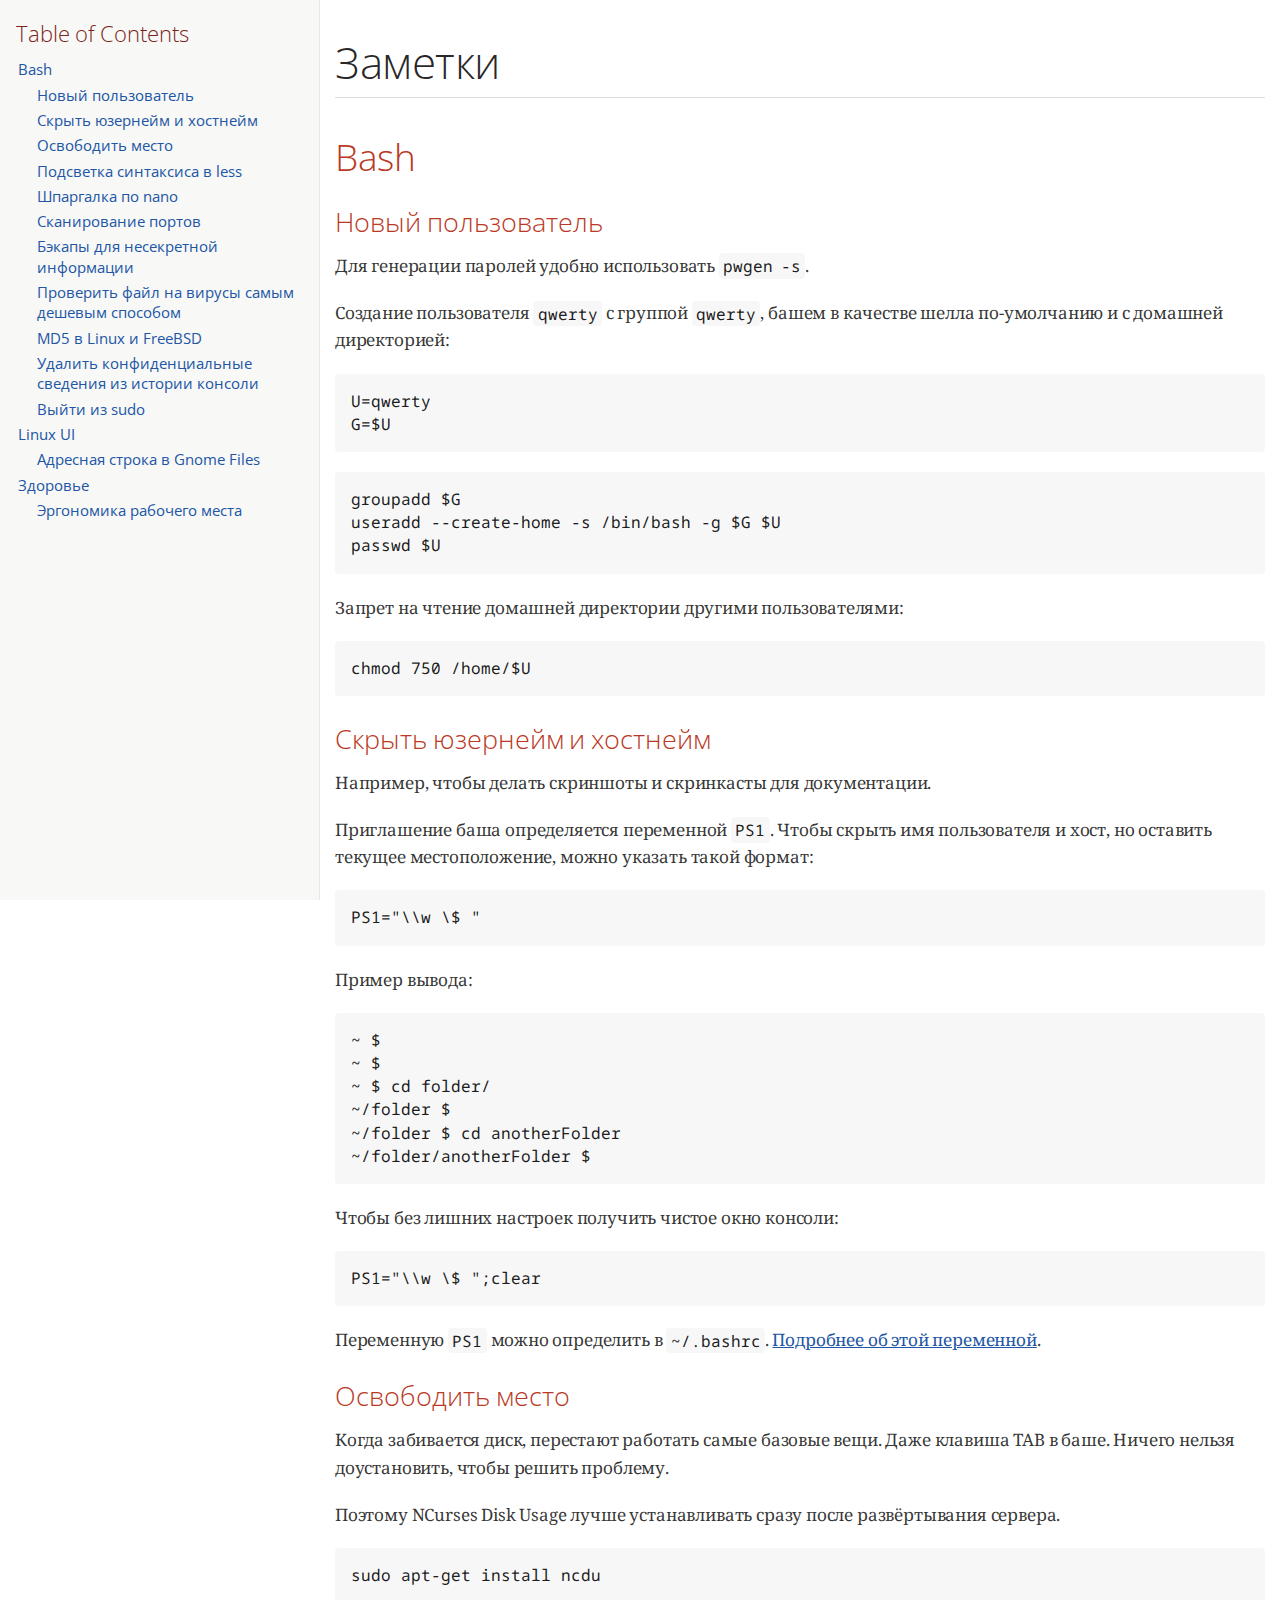
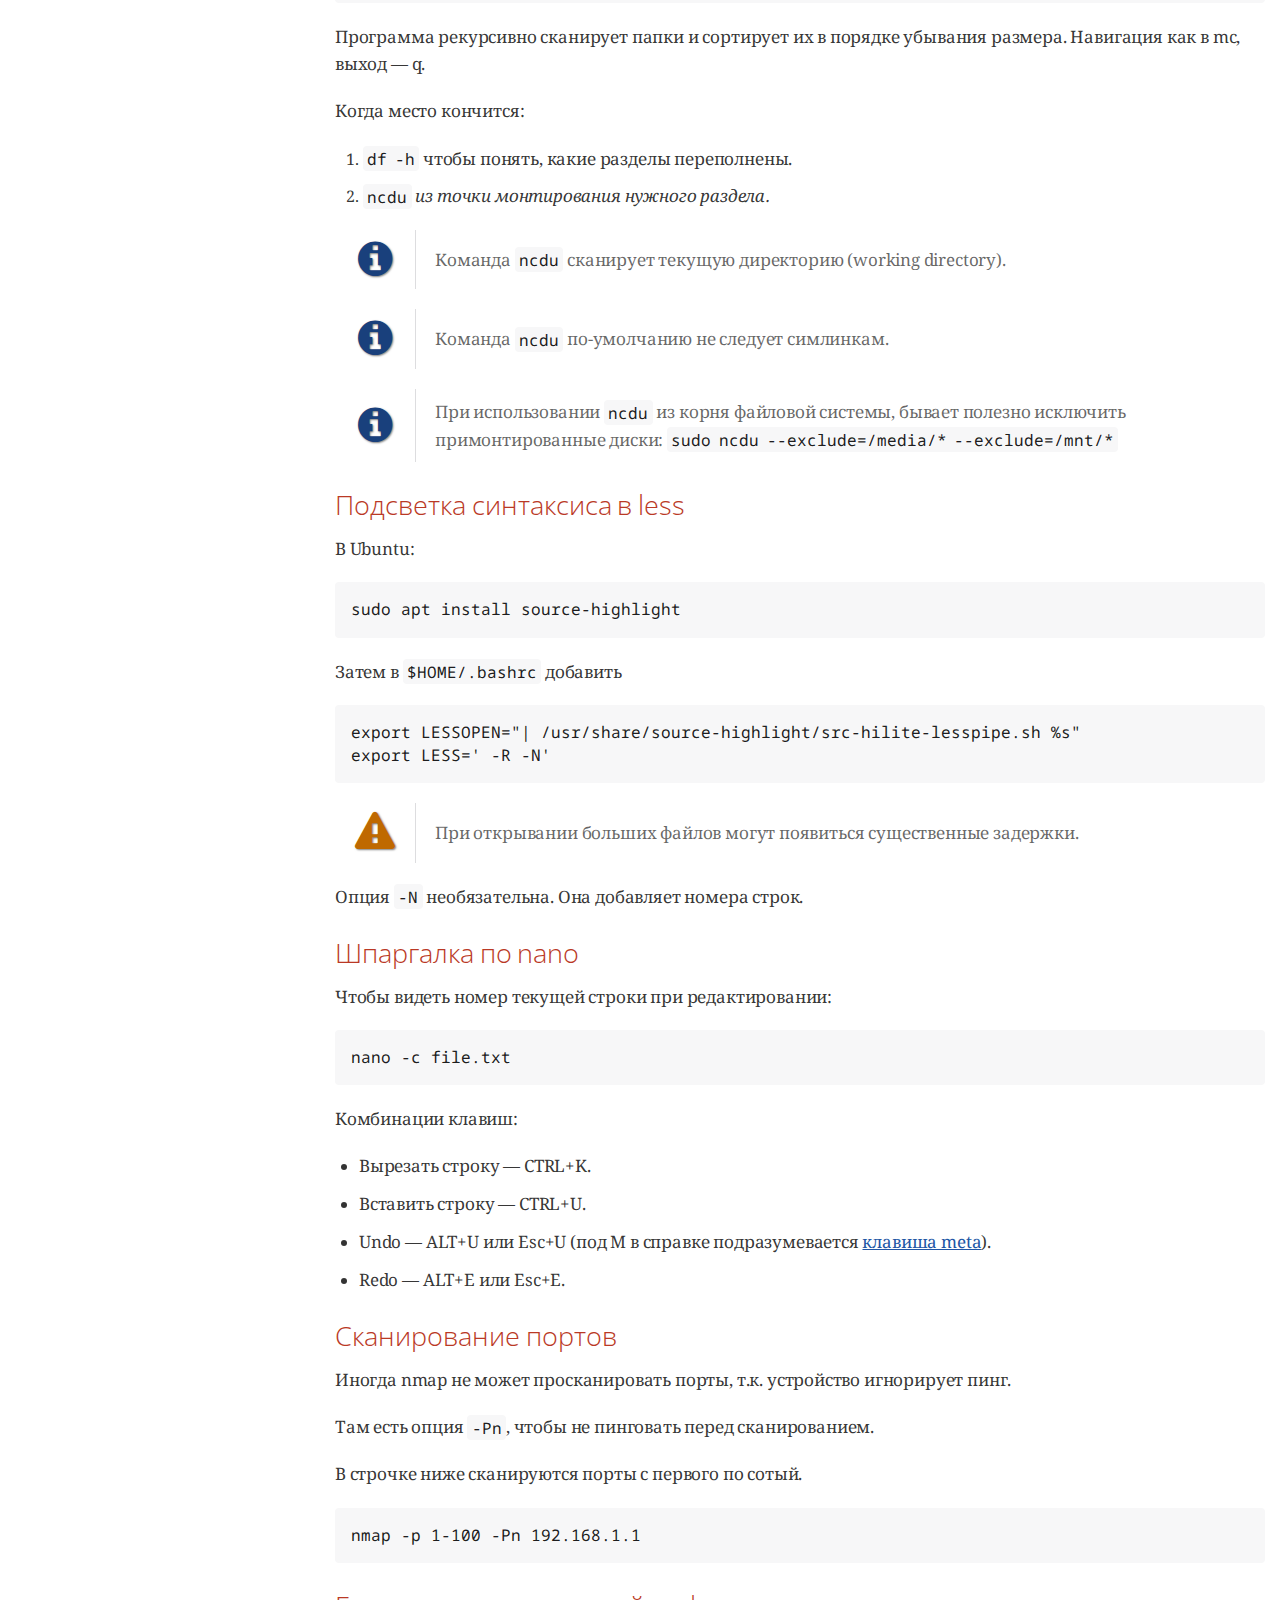
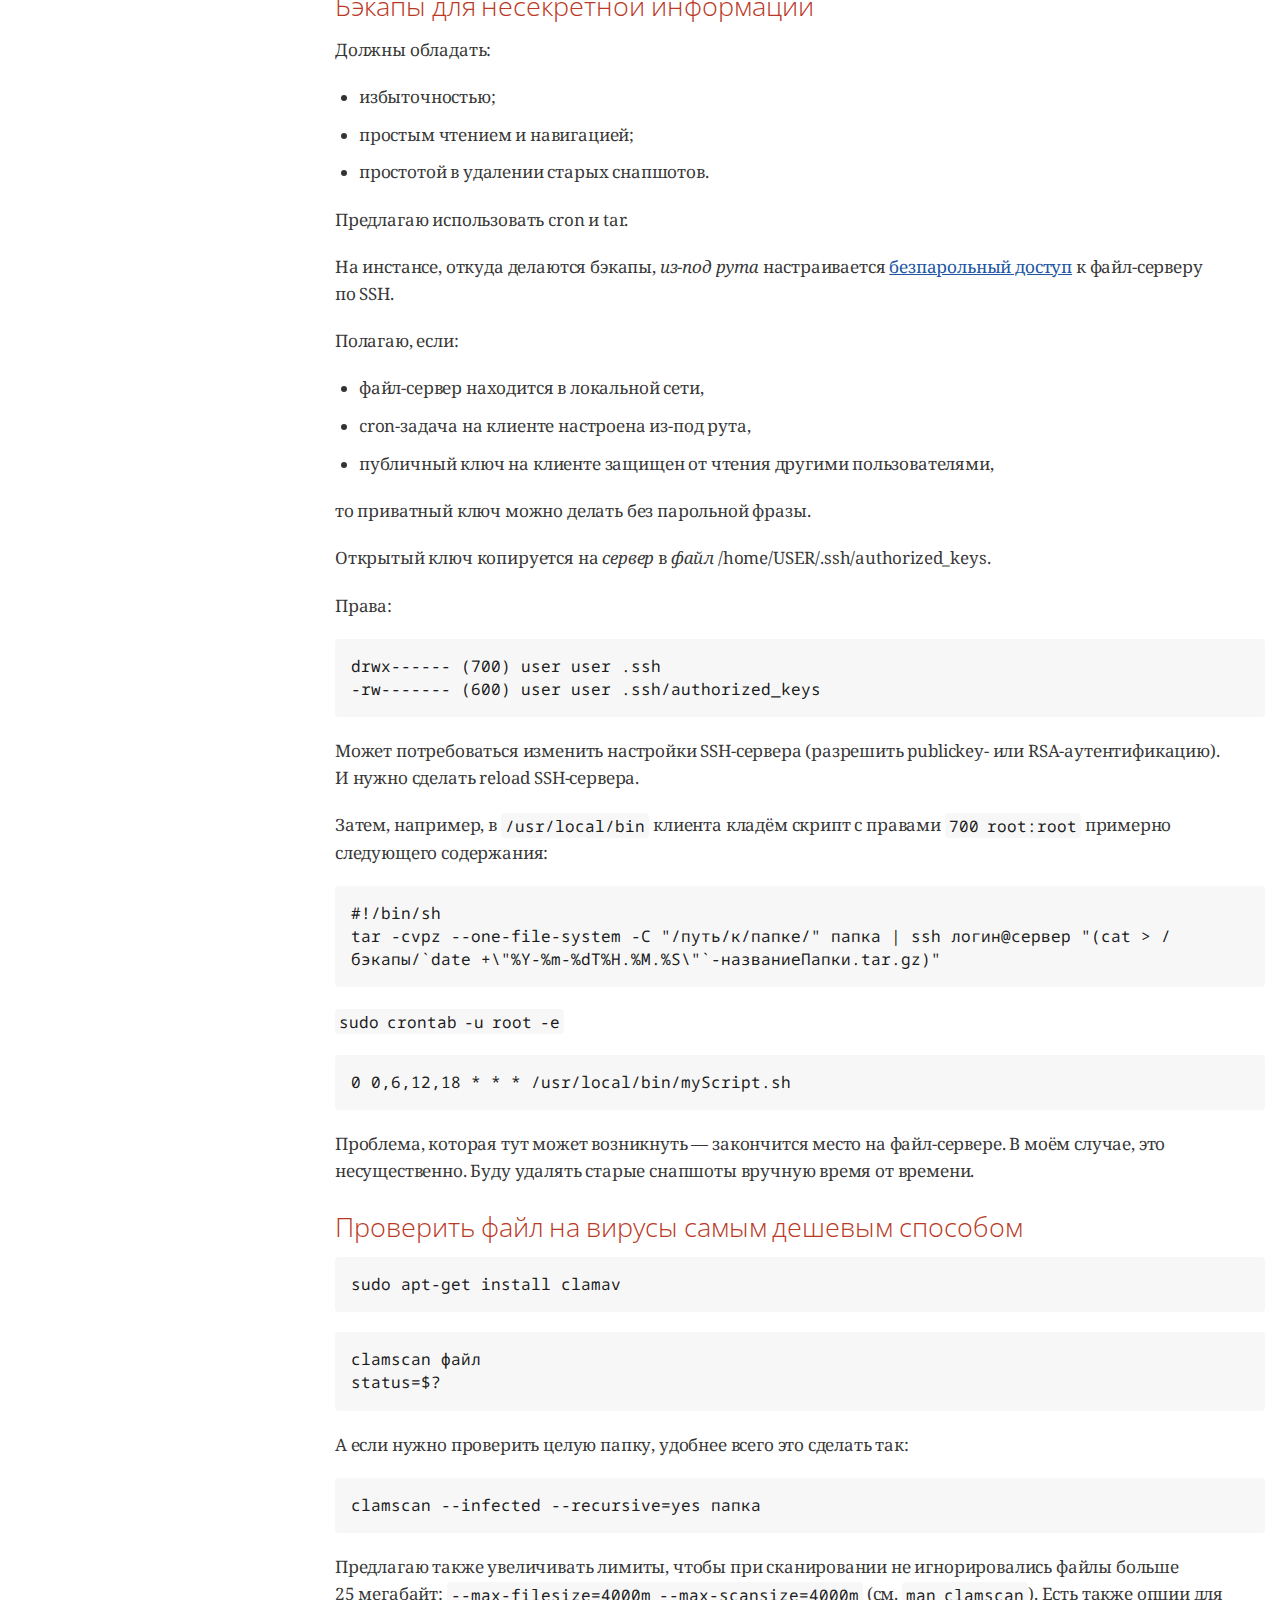
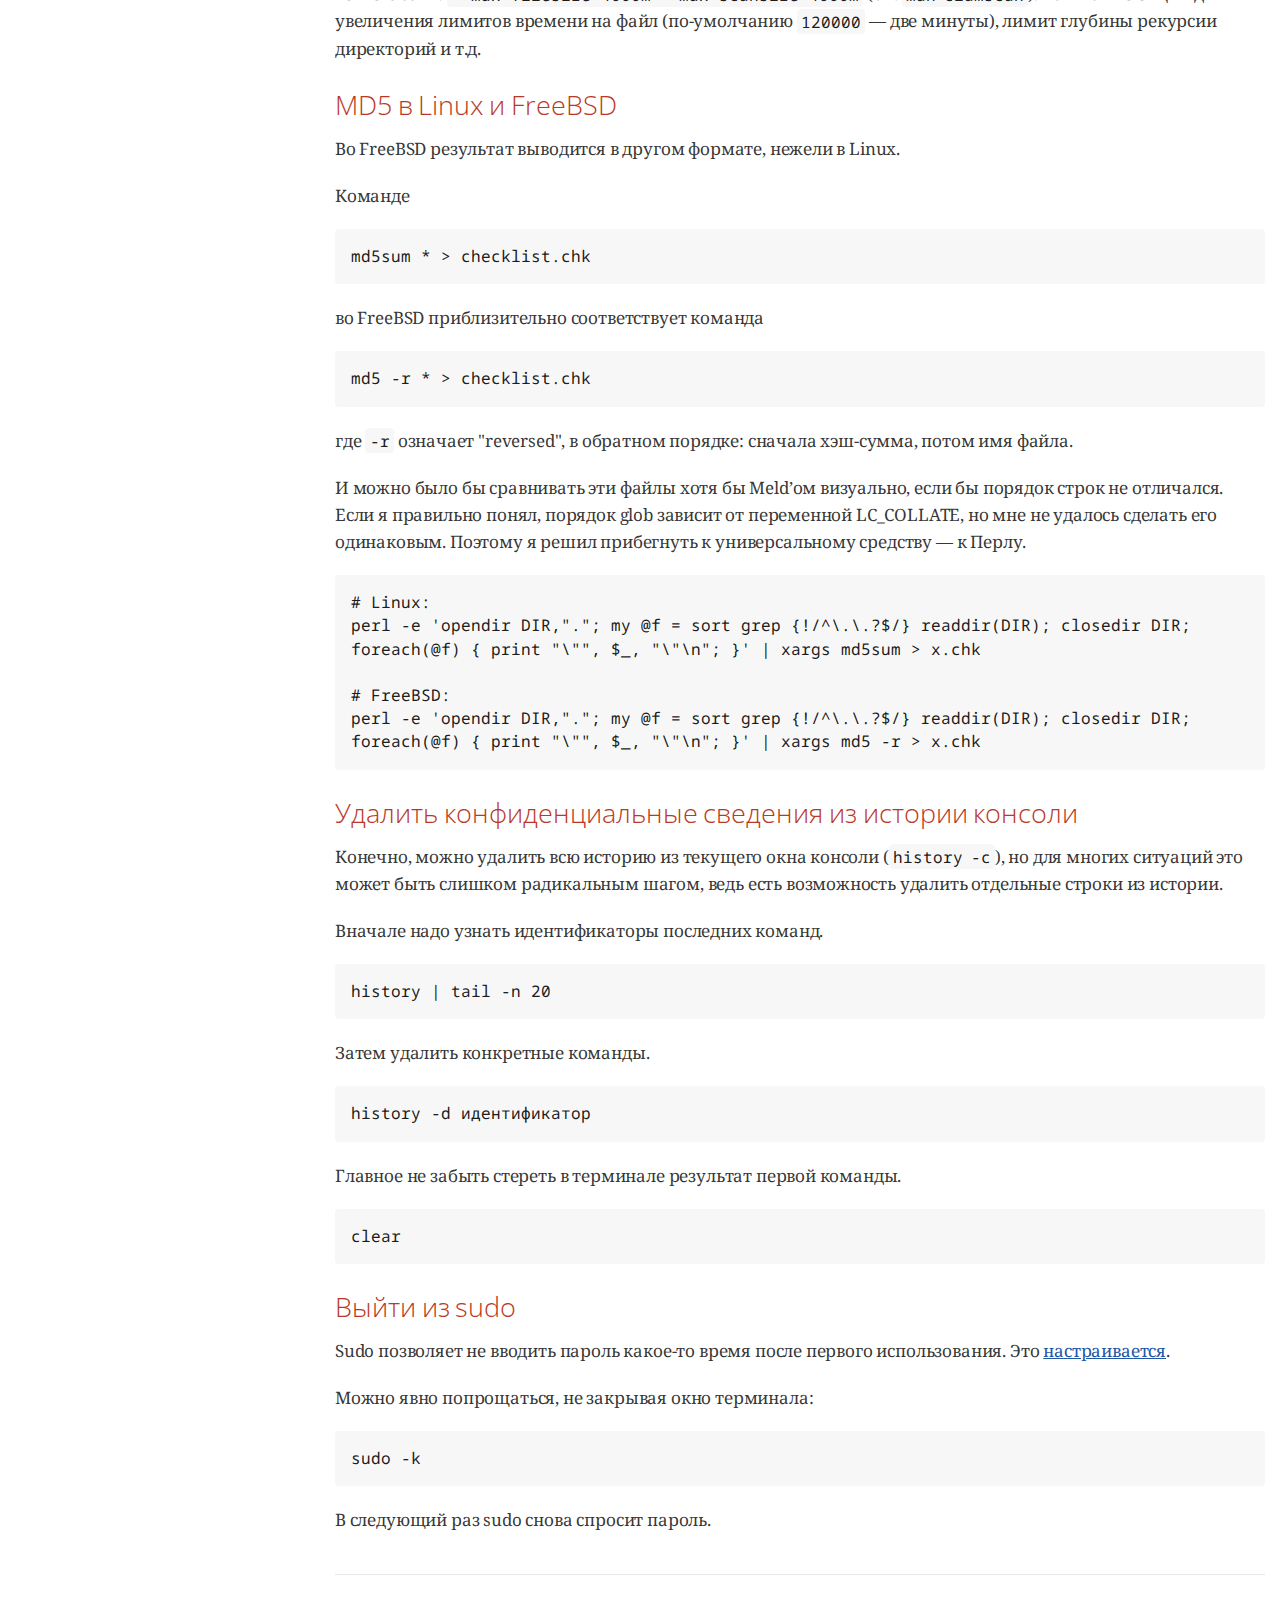
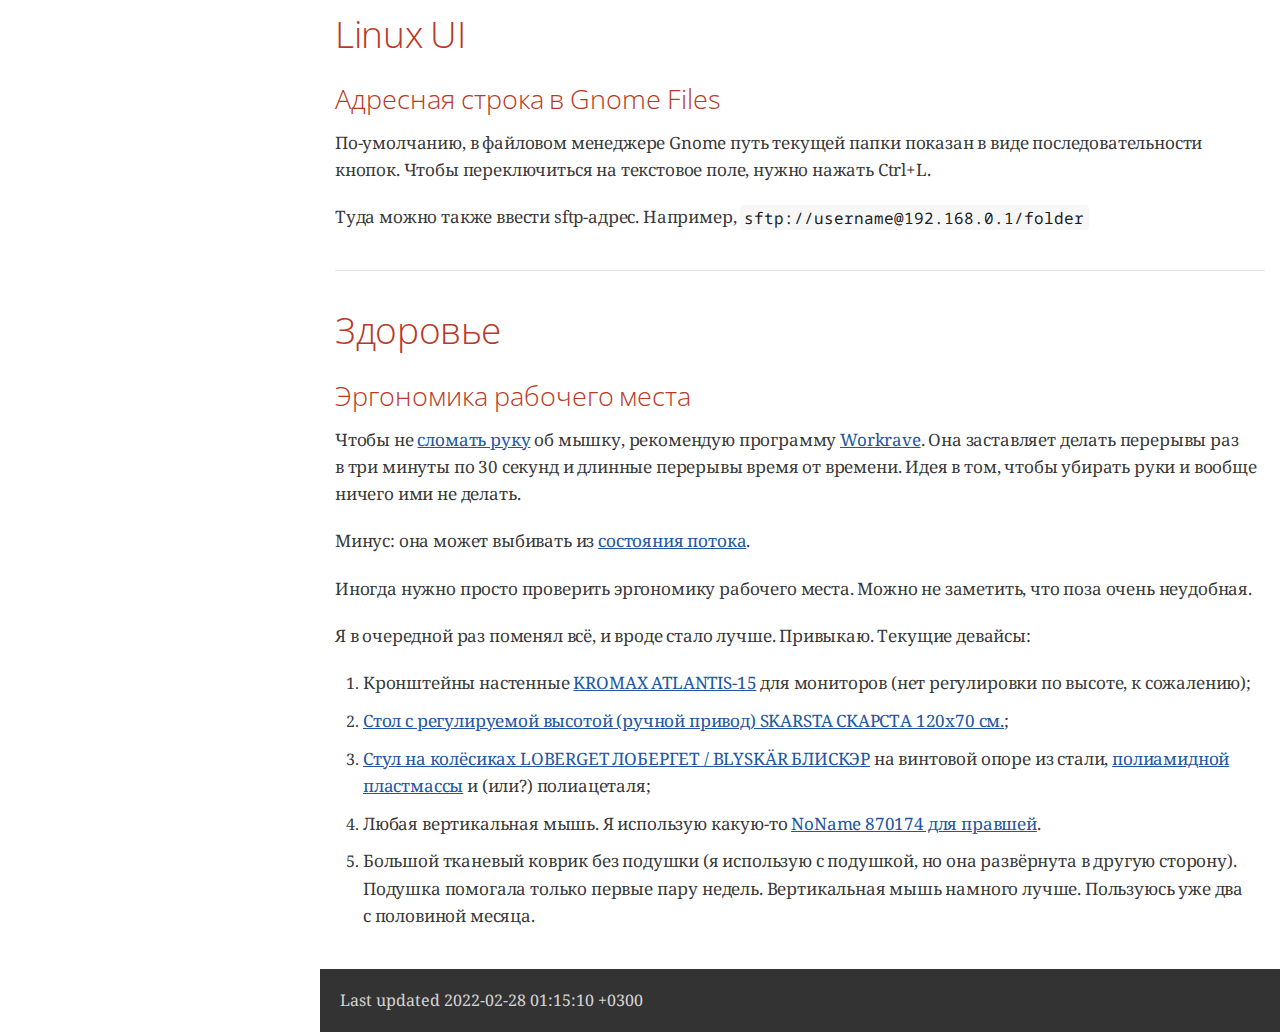
==== commit e3f89eed: "Кроссплатформенный MD5." ====
--- a/index.html
+++ b/index.html
@@ -453,6 +453,7 @@
 <li><a href="#_сканирование_портов">Сканирование портов</a></li>
 <li><a href="#_бэкапы_для_несекретной_информации">Бэкапы для несекретной информации</a></li>
 <li><a href="#_проверить_файл_на_вирусы_самым_дешевым_способом">Проверить файл на вирусы самым дешевым способом</a></li>
+<li><a href="#_md5_вlinux_иfreebsd">MD5 в&nbsp;Linux и&nbsp;FreeBSD</a></li>
 <li><a href="#_удалить_конфиденциальные_сведения_изистории_консоли">Удалить конфиденциальные сведения из&nbsp;истории консоли</a></li>
 <li><a href="#_выйти_изsudo">Выйти из&nbsp;sudo</a></li>
 </ul>
@@ -823,6 +824,49 @@
 </div>
 </div>
 <div class="sect2">
+<h3 id="_md5_вlinux_иfreebsd">MD5 в&nbsp;Linux и&nbsp;FreeBSD</h3>
+<div class="paragraph">
+<p>Во FreeBSD результат выводится в&nbsp;другом формате, нежели в Linux.</p>
+</div>
+<div class="paragraph">
+<p>Команде</p>
+</div>
+<div class="listingblock">
+<div class="content">
+<pre class="highlight"><code>md5sum * &gt; checklist.chk</code></pre>
+</div>
+</div>
+<div class="paragraph">
+<p>во FreeBSD приблизительно соответствует команда</p>
+</div>
+<div class="listingblock">
+<div class="content">
+<pre class="highlight"><code>md5 -r * &gt; checklist.chk</code></pre>
+</div>
+</div>
+<div class="paragraph">
+<p>где <code>-r</code> означает "reversed", в обратном порядке:
+сначала хэш-сумма, потом имя файла.</p>
+</div>
+<div class="paragraph">
+<p>И&nbsp;можно было&nbsp;бы сравнивать эти файлы хотя&nbsp;бы Meld&#8217;ом визуально,
+если&nbsp;бы порядок строк не&nbsp;отличался.
+Если я&nbsp;правильно понял, порядок glob зависит от&nbsp;переменной LC_COLLATE,
+но&nbsp;мне не&nbsp;удалось сделать его одинаковым.
+Поэтому я&nbsp;решил прибегнуть к&nbsp;универсальному средству&nbsp;&mdash;
+к&nbsp;Перлу.</p>
+</div>
+<div class="listingblock">
+<div class="content">
+<pre class="highlight"><code># Linux:
+perl -e 'opendir DIR,"."; my @f = sort grep {!/^\.\.?$/} readdir(DIR); closedir DIR; foreach(@f) { print "\"", $_, "\"\n"; }' | xargs md5sum &gt; x.chk
+
+# FreeBSD:
+perl -e 'opendir DIR,"."; my @f = sort grep {!/^\.\.?$/} readdir(DIR); closedir DIR; foreach(@f) { print "\"", $_, "\"\n"; }' | xargs md5 -r &gt; x.chk</code></pre>
+</div>
+</div>
+</div>
+<div class="sect2">
 <h3 id="_удалить_конфиденциальные_сведения_изистории_консоли">Удалить конфиденциальные сведения из&nbsp;истории консоли</h3>
 <div class="paragraph">
 <p>Конечно, можно удалить всю историю из&nbsp;текущего окна консоли (<code>history -c</code>),
@@ -941,7 +985,7 @@
 </div>
 <div id="footer">
 <div id="footer-text">
-Last updated 2022-02-27 19:37:00 +0300
+Last updated 2022-02-28 01:15:10 +0300
 </div>
 </div>
 </body>
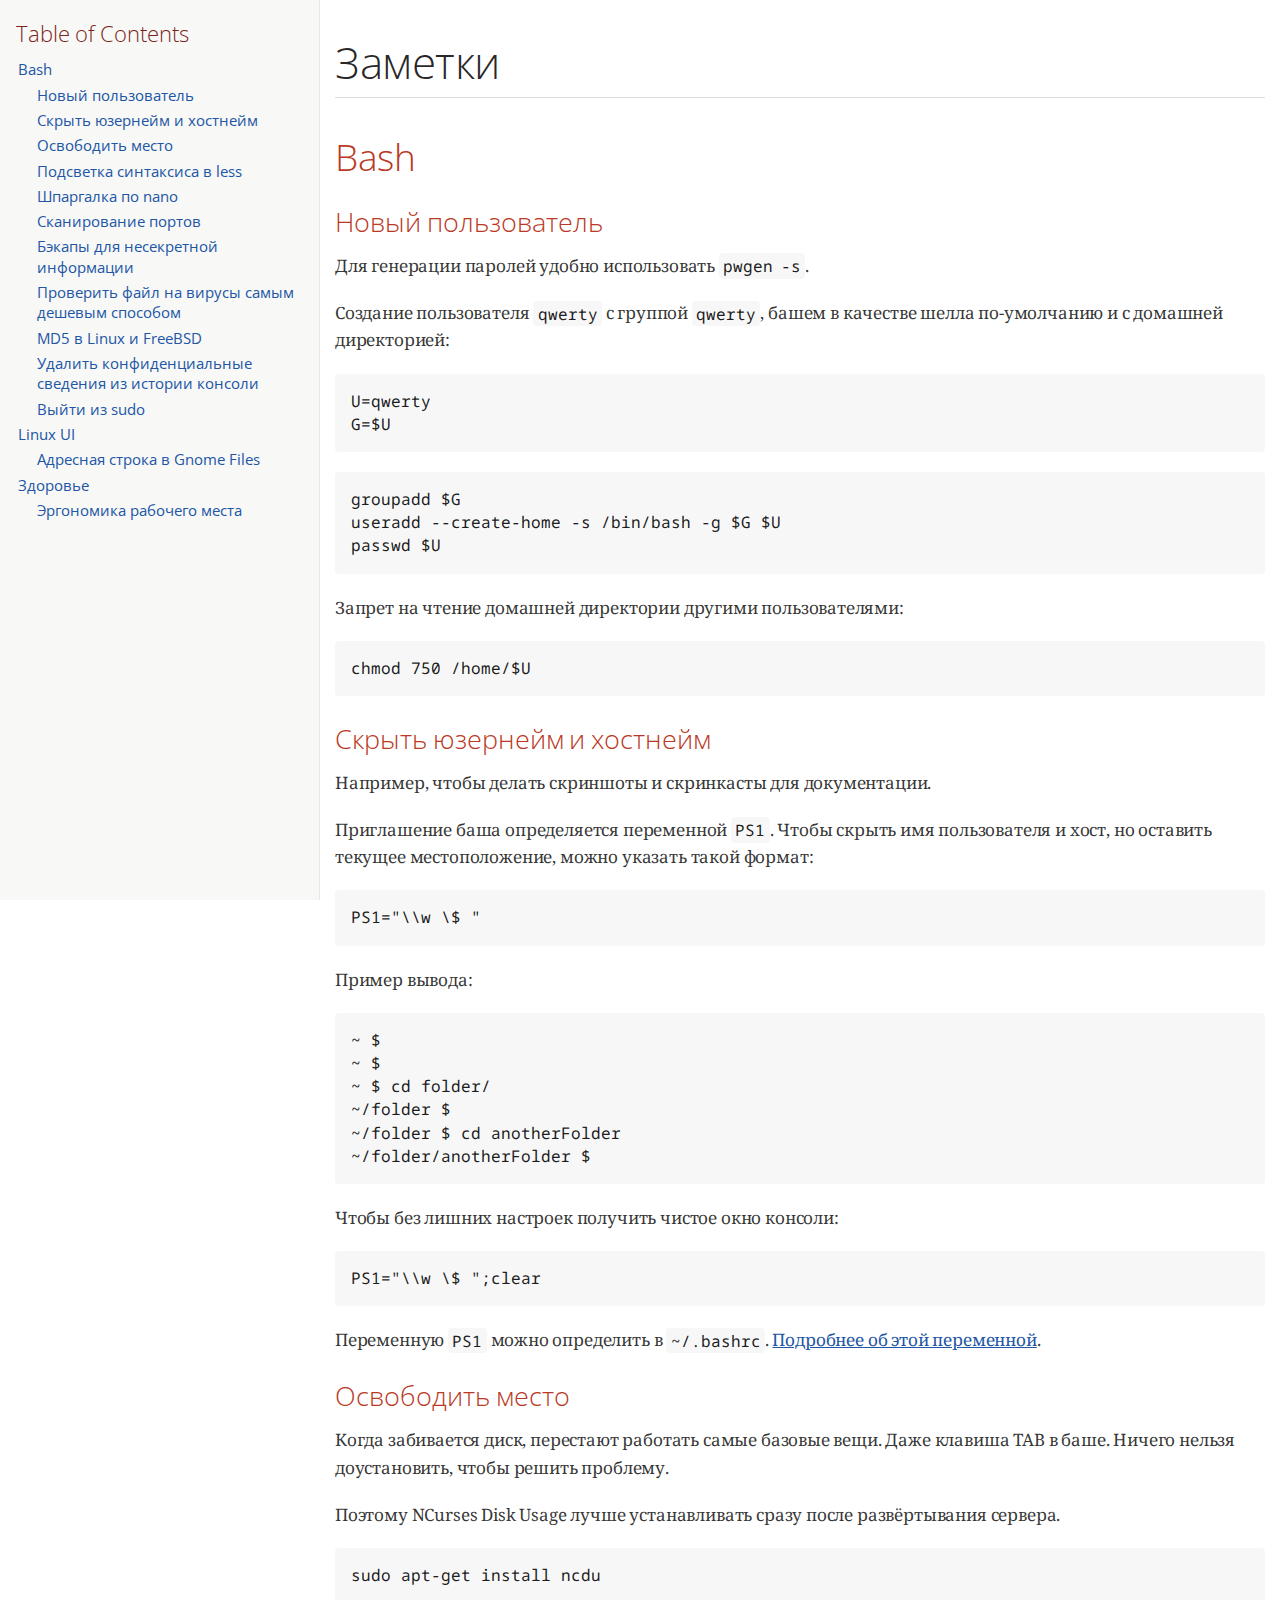
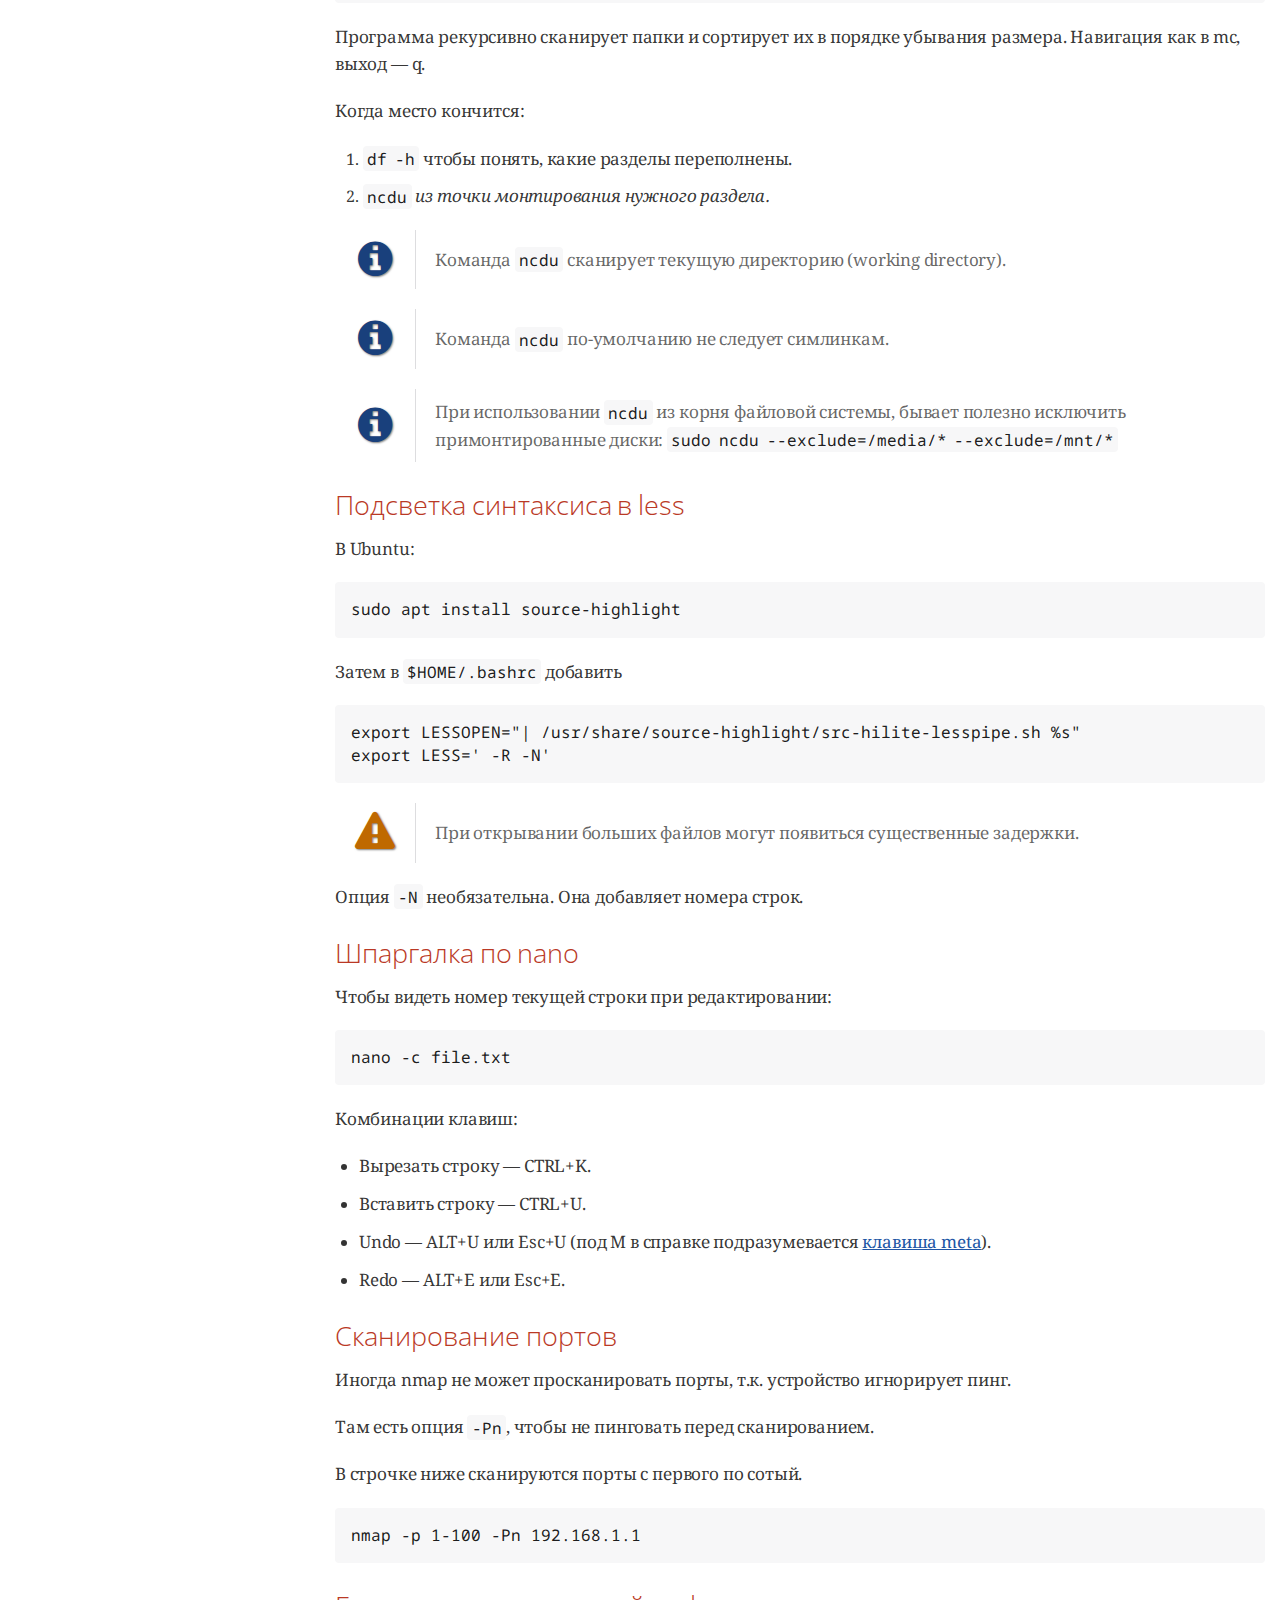
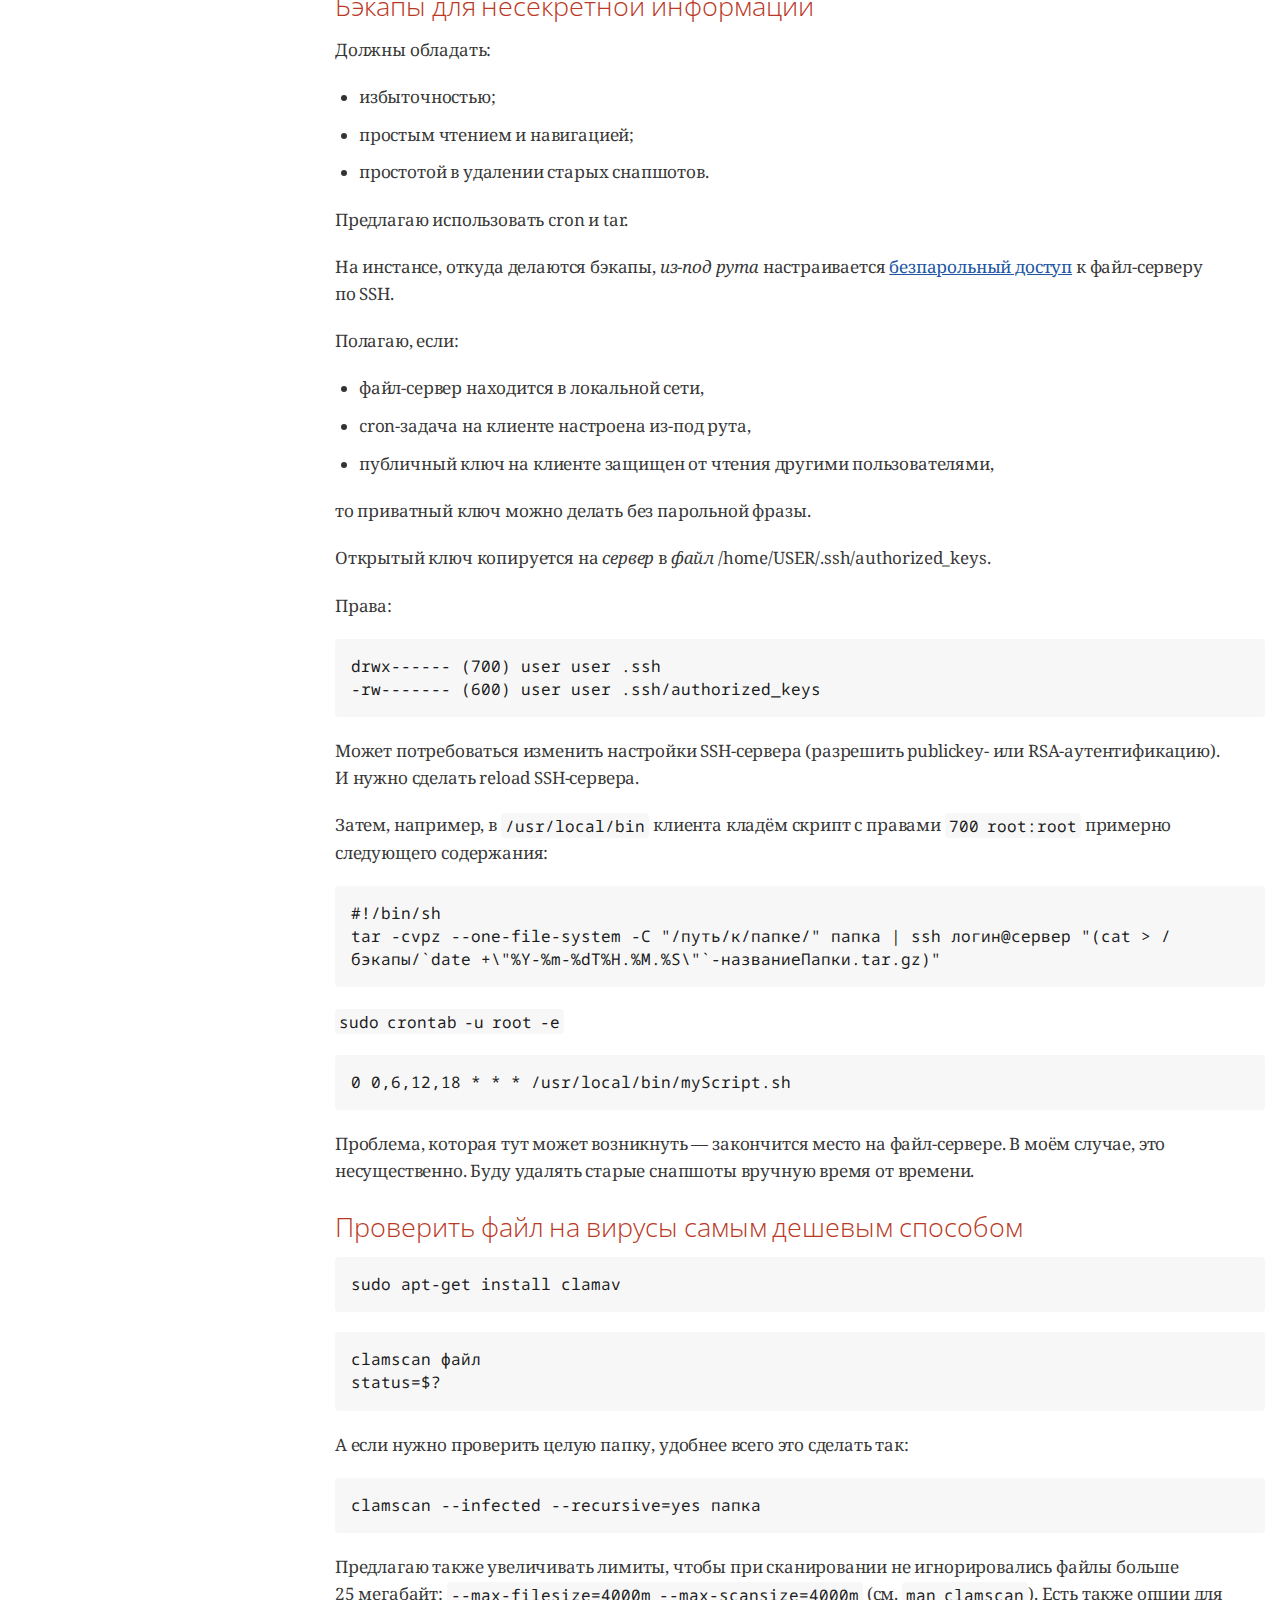
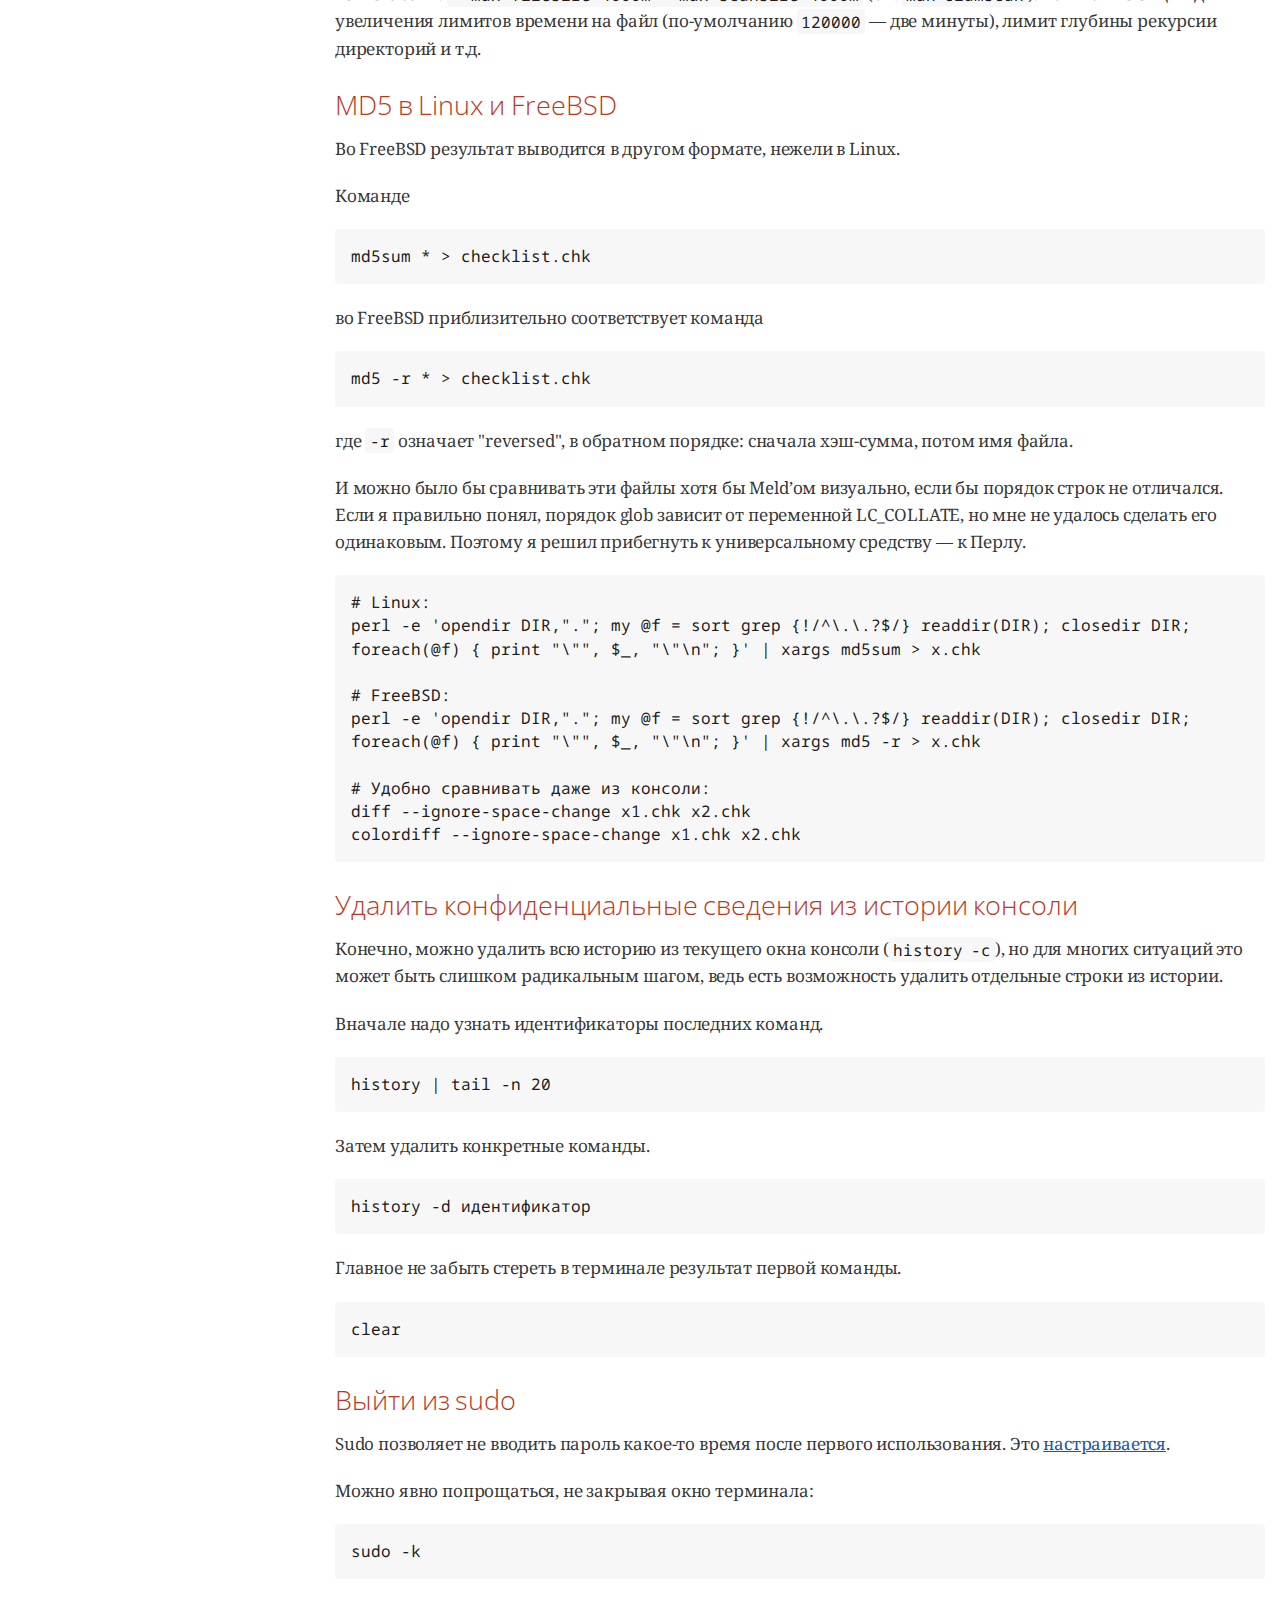
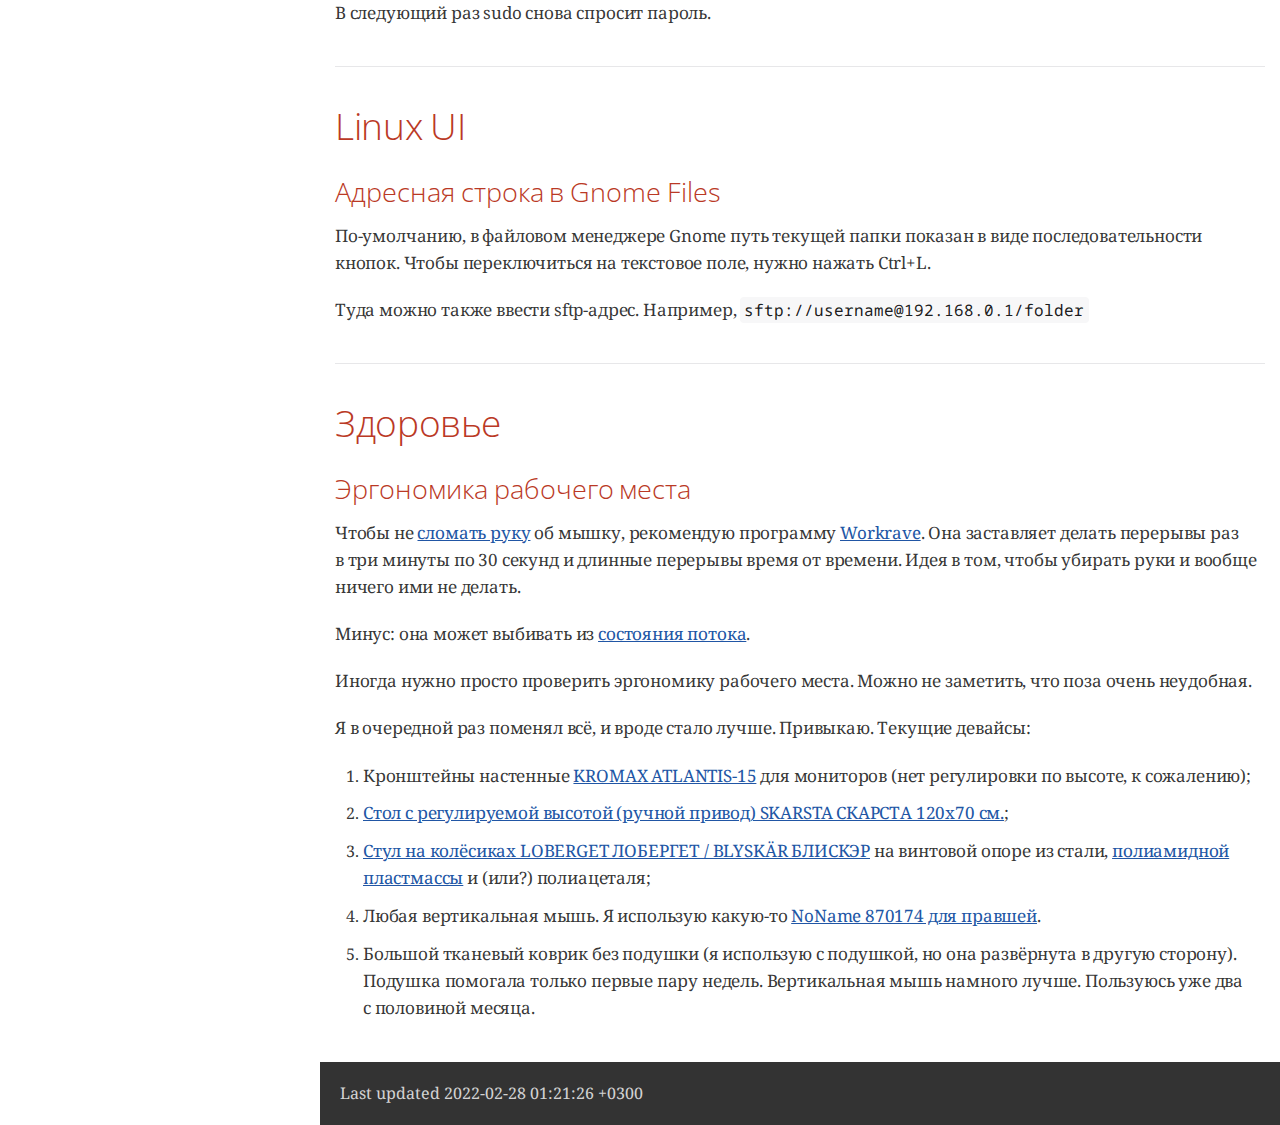
==== commit a448e037: "Кроссплатформенный MD5: сравнение из консоли." ====
--- a/index.html
+++ b/index.html
@@ -862,7 +862,11 @@
 perl -e 'opendir DIR,"."; my @f = sort grep {!/^\.\.?$/} readdir(DIR); closedir DIR; foreach(@f) { print "\"", $_, "\"\n"; }' | xargs md5sum &gt; x.chk
 
 # FreeBSD:
-perl -e 'opendir DIR,"."; my @f = sort grep {!/^\.\.?$/} readdir(DIR); closedir DIR; foreach(@f) { print "\"", $_, "\"\n"; }' | xargs md5 -r &gt; x.chk</code></pre>
+perl -e 'opendir DIR,"."; my @f = sort grep {!/^\.\.?$/} readdir(DIR); closedir DIR; foreach(@f) { print "\"", $_, "\"\n"; }' | xargs md5 -r &gt; x.chk
+
+# Удобно сравнивать даже из консоли:
+diff --ignore-space-change x1.chk x2.chk
+colordiff --ignore-space-change x1.chk x2.chk</code></pre>
 </div>
 </div>
 </div>
@@ -985,7 +989,7 @@
 </div>
 <div id="footer">
 <div id="footer-text">
-Last updated 2022-02-28 01:15:10 +0300
+Last updated 2022-02-28 01:21:26 +0300
 </div>
 </div>
 </body>
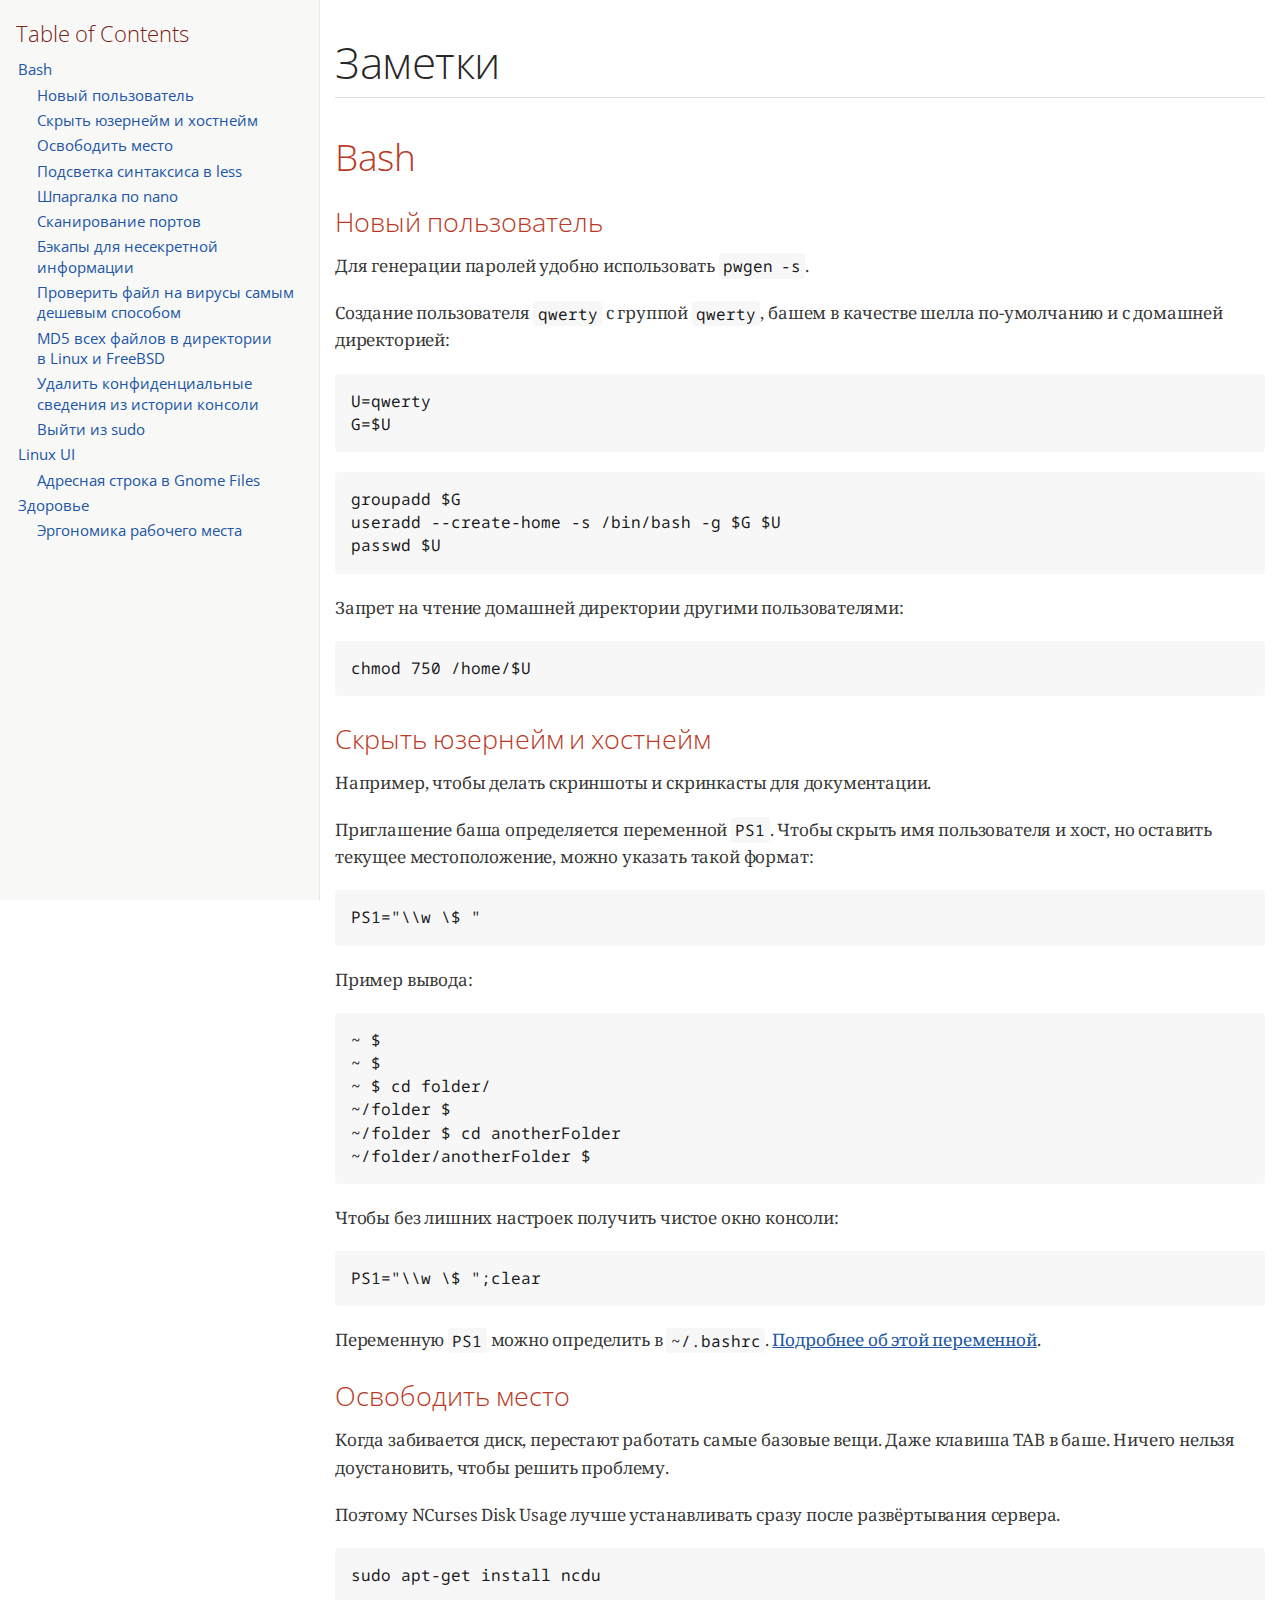
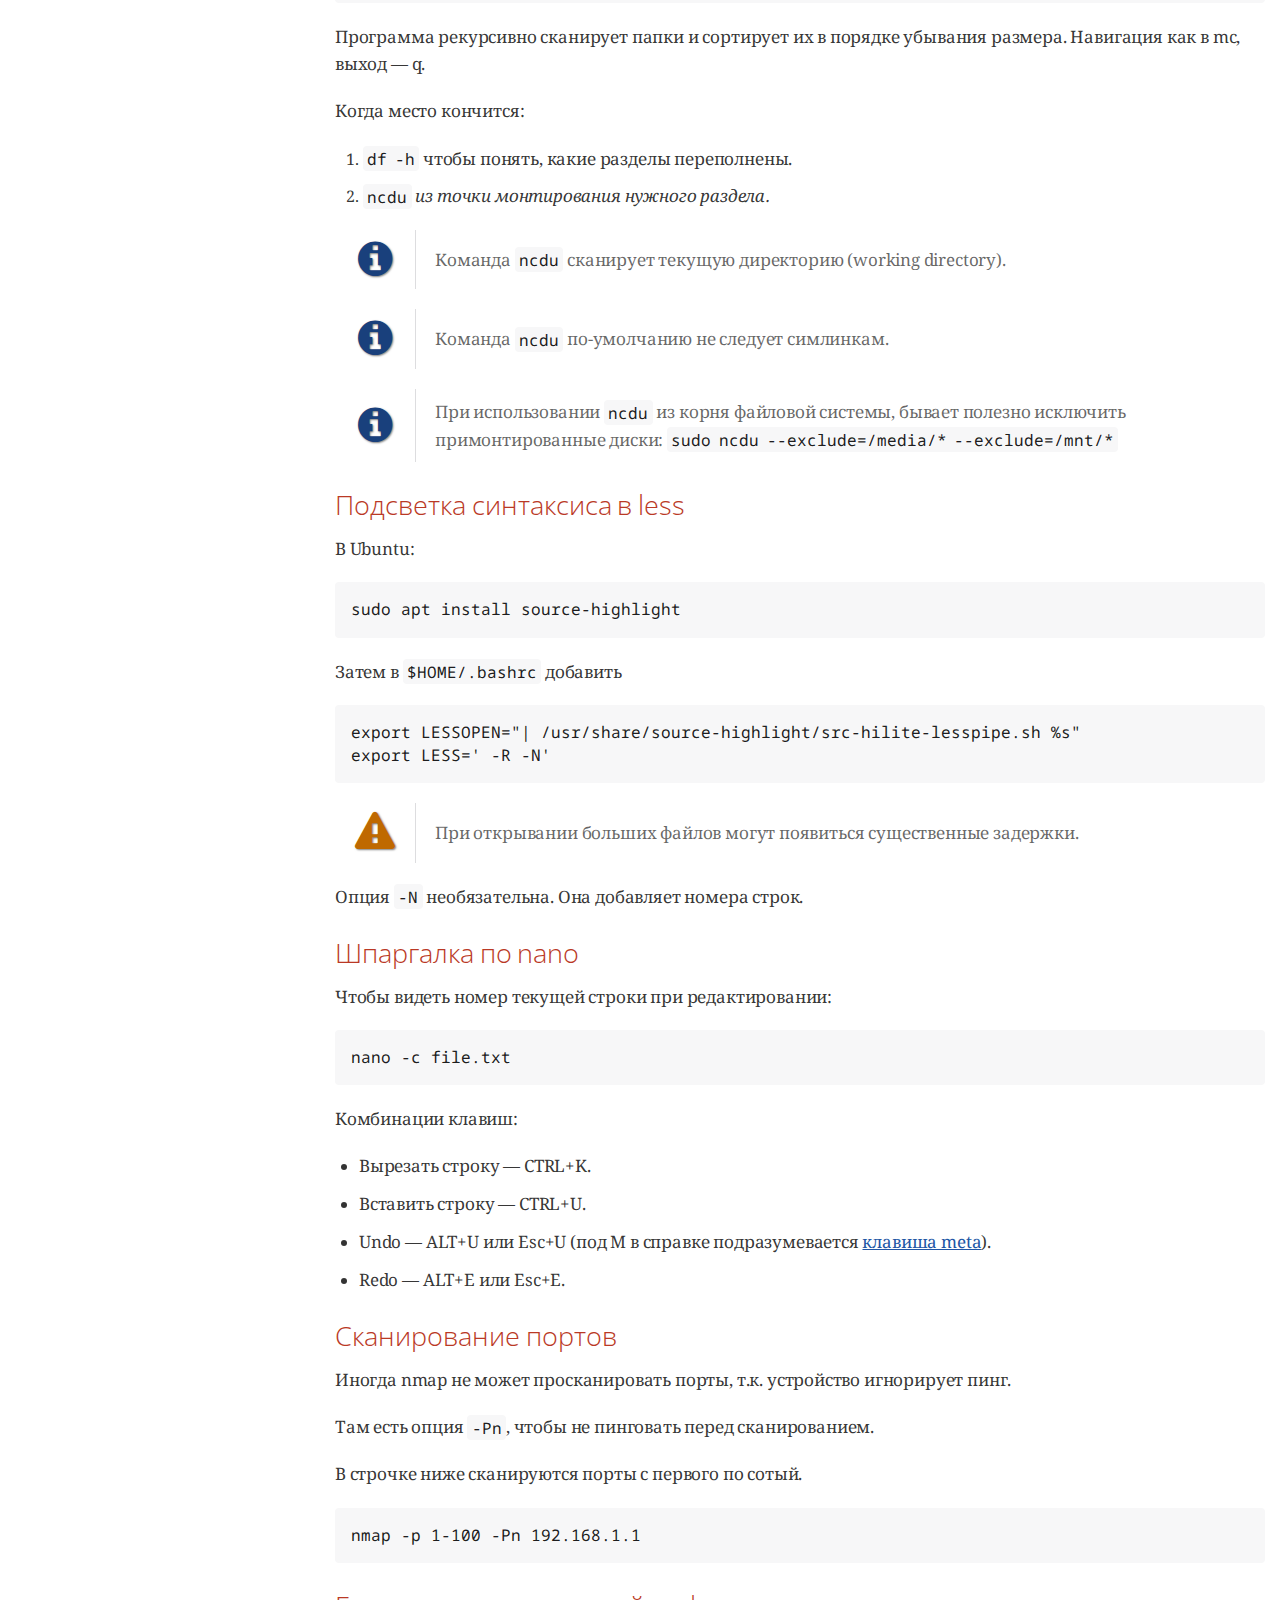
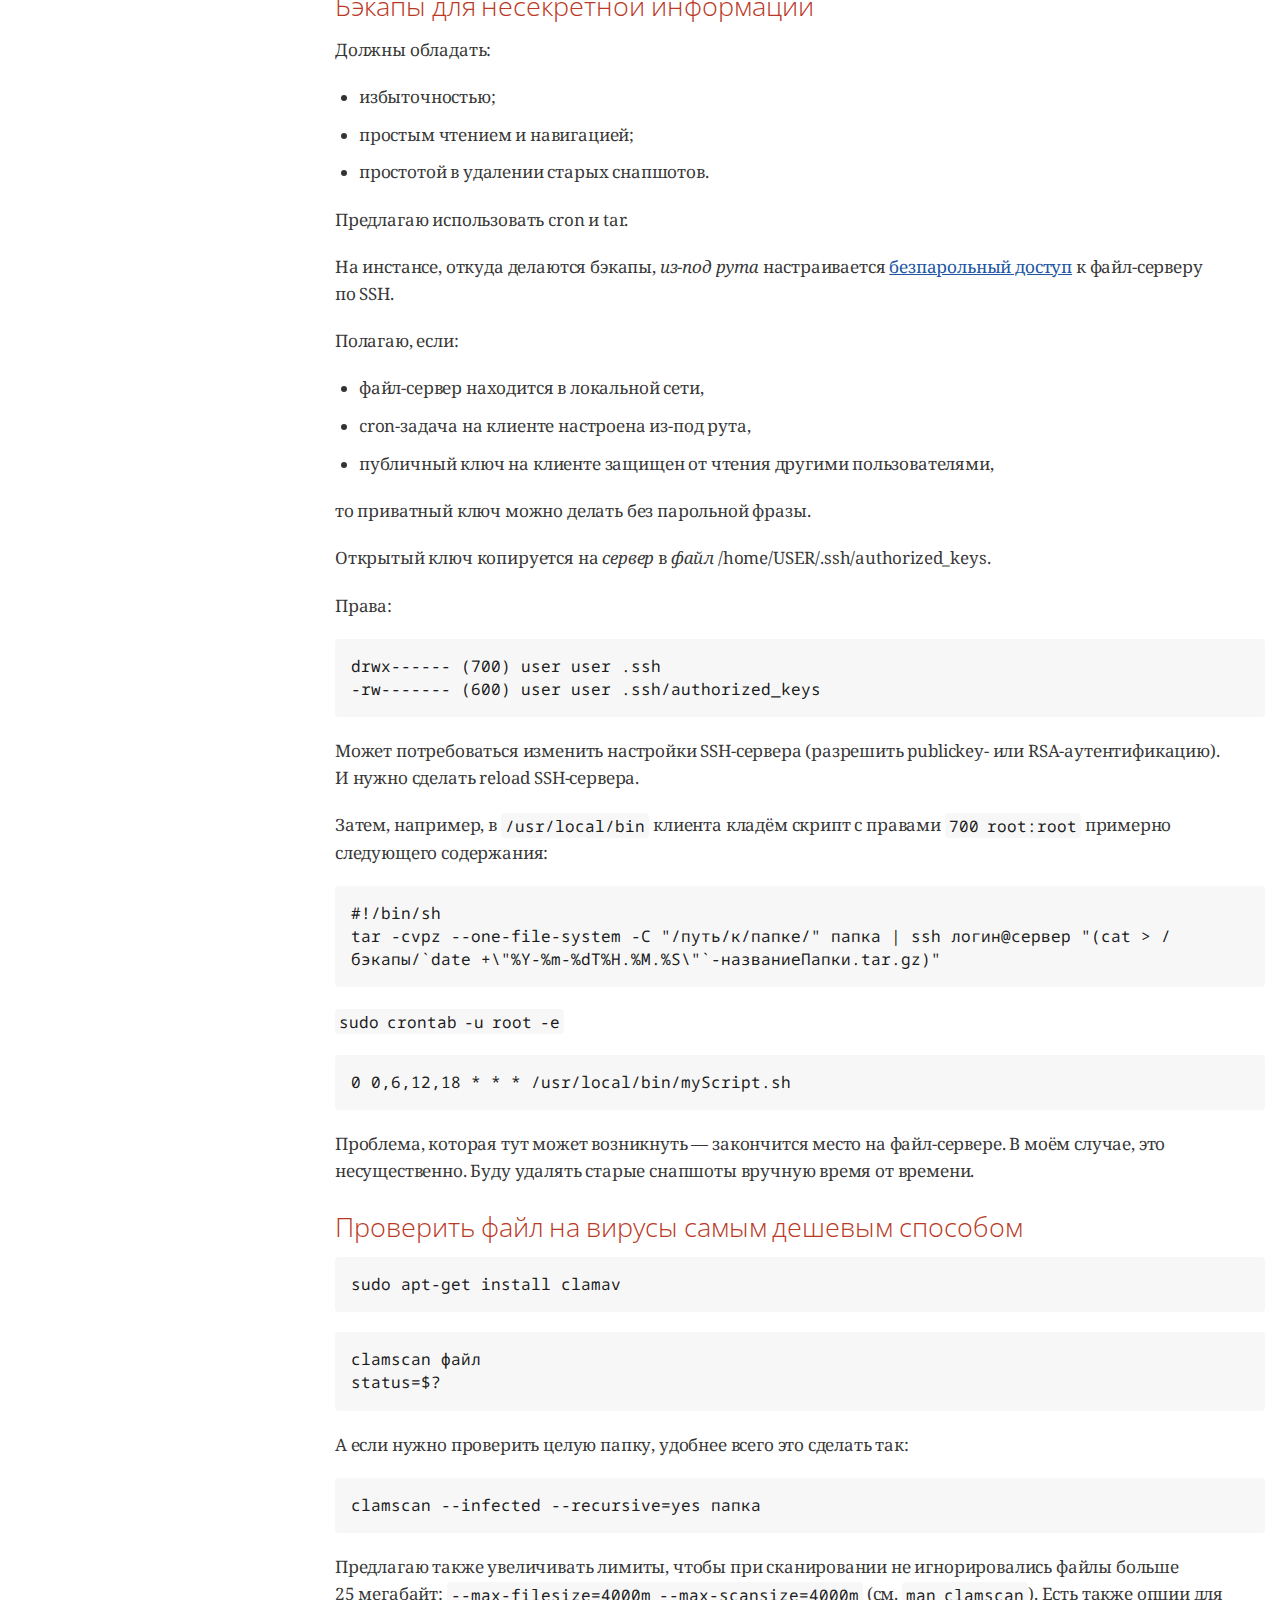
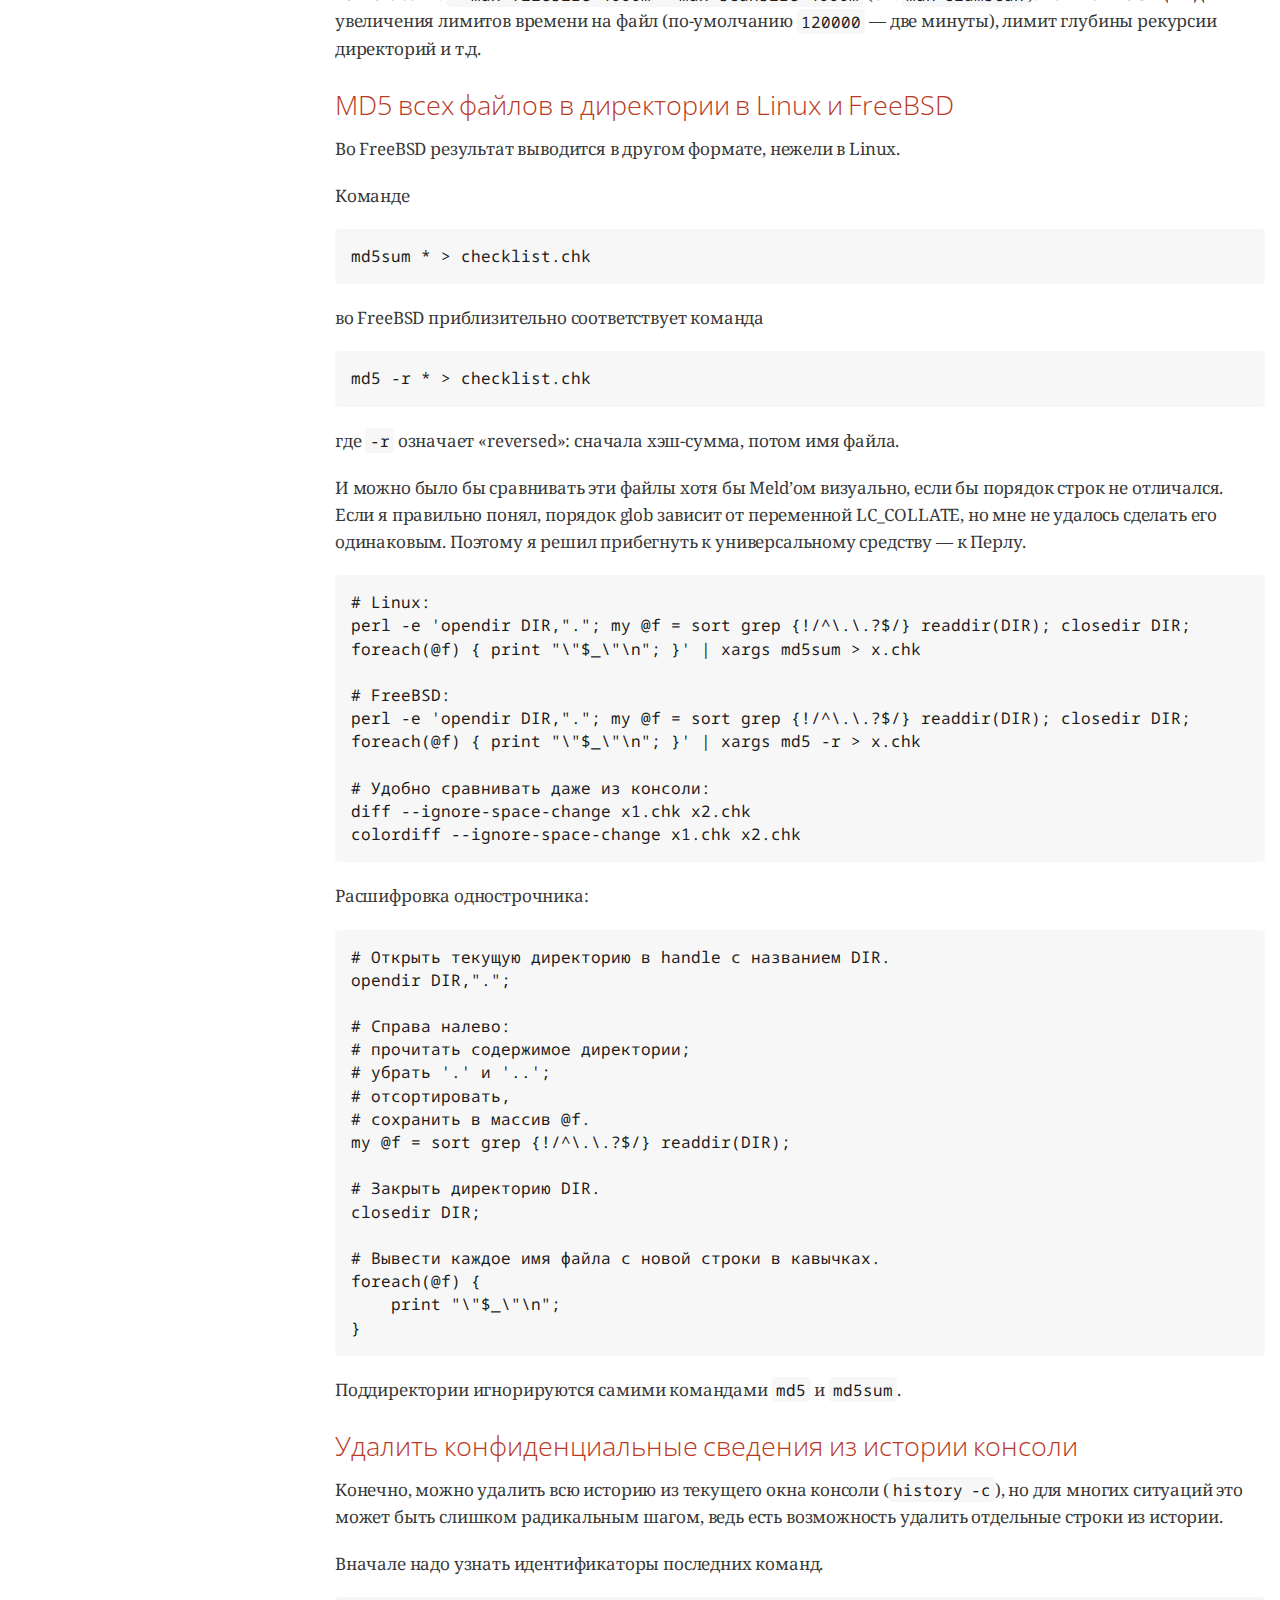
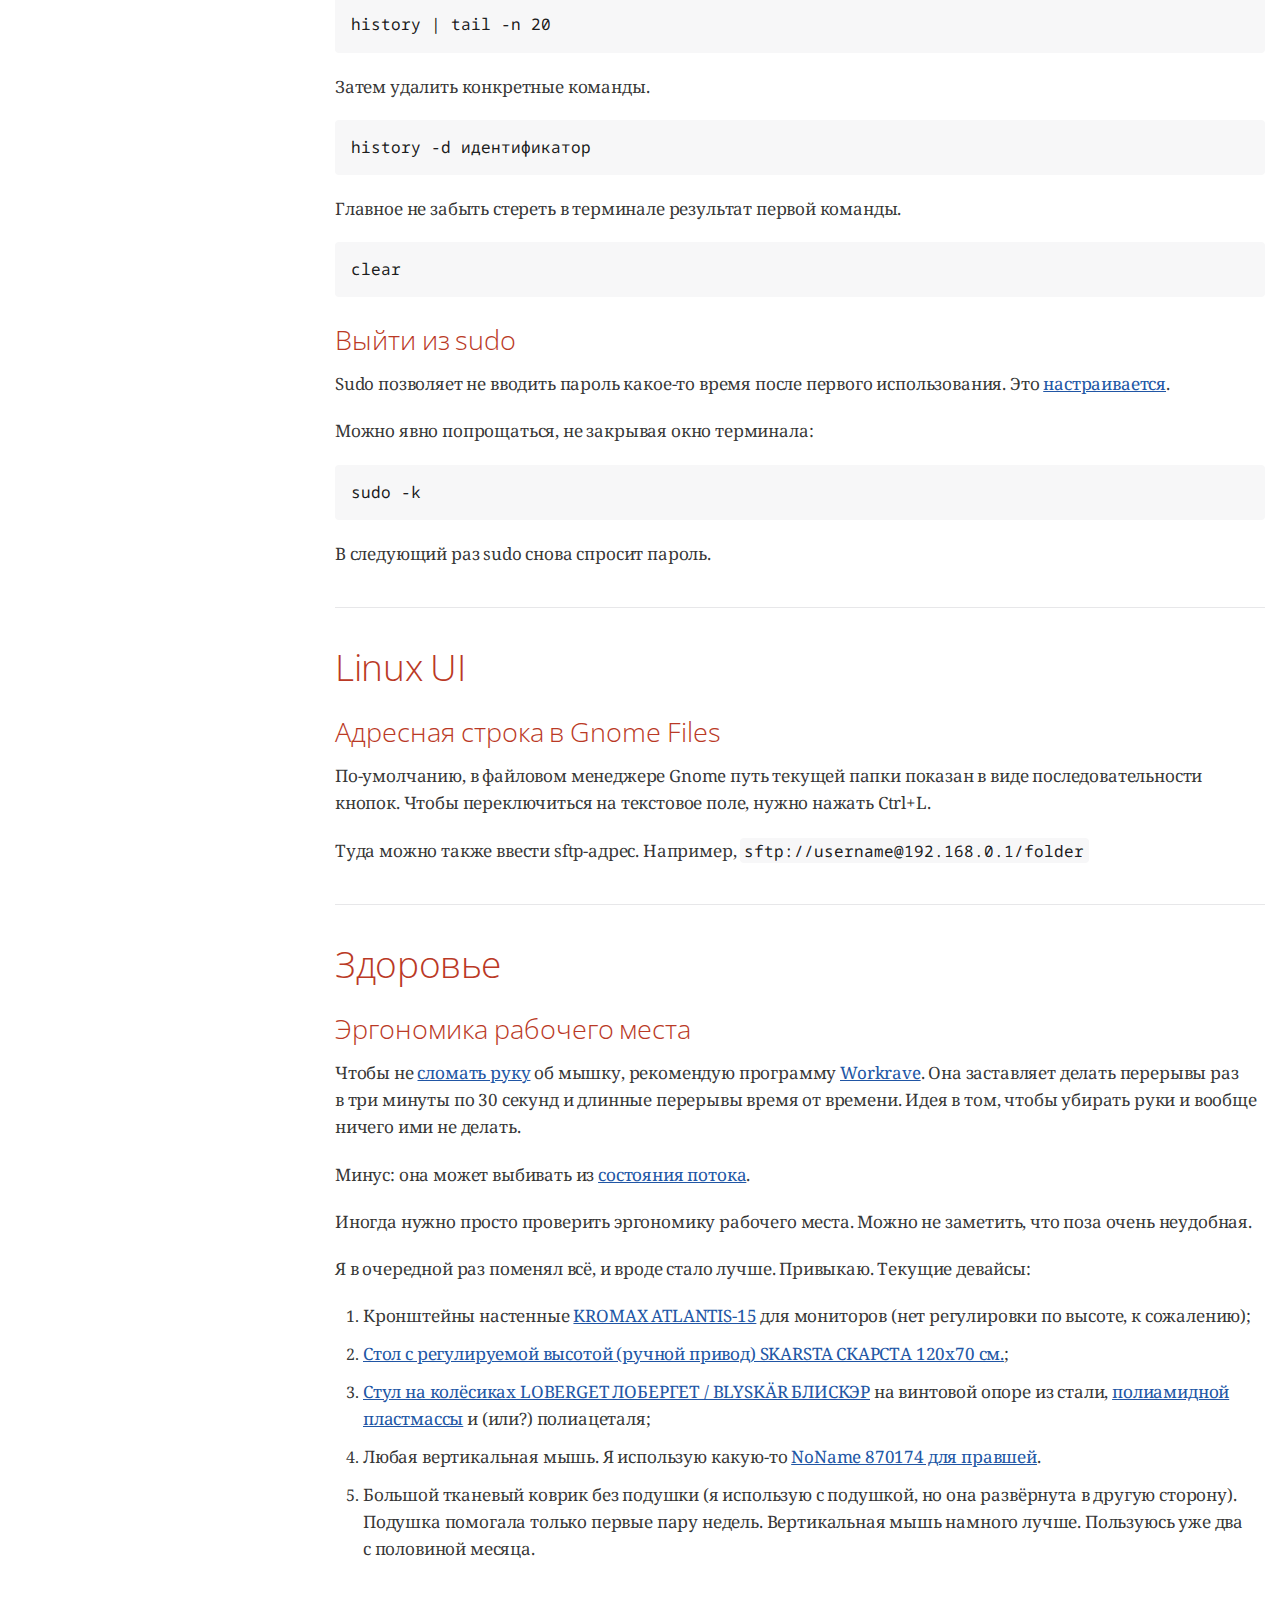
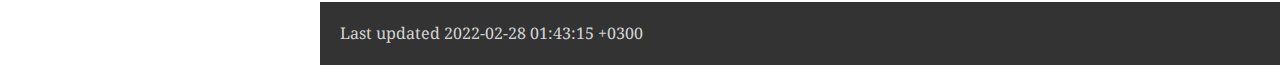
==== commit 131d759c: "Кроссплатформенный MD5: расшифровка однострочника." ====
--- a/index.html
+++ b/index.html
@@ -453,7 +453,7 @@
 <li><a href="#_сканирование_портов">Сканирование портов</a></li>
 <li><a href="#_бэкапы_для_несекретной_информации">Бэкапы для несекретной информации</a></li>
 <li><a href="#_проверить_файл_на_вирусы_самым_дешевым_способом">Проверить файл на вирусы самым дешевым способом</a></li>
-<li><a href="#_md5_вlinux_иfreebsd">MD5 в&nbsp;Linux и&nbsp;FreeBSD</a></li>
+<li><a href="#_md5_всех_файлов_вдиректории_вlinux_иfreebsd">MD5 всех файлов в&nbsp;директории в&nbsp;Linux и&nbsp;FreeBSD</a></li>
 <li><a href="#_удалить_конфиденциальные_сведения_изистории_консоли">Удалить конфиденциальные сведения из&nbsp;истории консоли</a></li>
 <li><a href="#_выйти_изsudo">Выйти из&nbsp;sudo</a></li>
 </ul>
@@ -824,7 +824,7 @@
 </div>
 </div>
 <div class="sect2">
-<h3 id="_md5_вlinux_иfreebsd">MD5 в&nbsp;Linux и&nbsp;FreeBSD</h3>
+<h3 id="_md5_всех_файлов_вдиректории_вlinux_иfreebsd">MD5 всех файлов в&nbsp;директории в&nbsp;Linux и&nbsp;FreeBSD</h3>
 <div class="paragraph">
 <p>Во FreeBSD результат выводится в&nbsp;другом формате, нежели в Linux.</p>
 </div>
@@ -845,7 +845,7 @@
 </div>
 </div>
 <div class="paragraph">
-<p>где <code>-r</code> означает "reversed", в обратном порядке:
+<p>где <code>-r</code> означает &laquo;reversed&raquo;:
 сначала хэш-сумма, потом имя файла.</p>
 </div>
 <div class="paragraph">
@@ -859,16 +859,43 @@
 <div class="listingblock">
 <div class="content">
 <pre class="highlight"><code># Linux:
-perl -e 'opendir DIR,"."; my @f = sort grep {!/^\.\.?$/} readdir(DIR); closedir DIR; foreach(@f) { print "\"", $_, "\"\n"; }' | xargs md5sum &gt; x.chk
+perl -e 'opendir DIR,"."; my @f = sort grep {!/^\.\.?$/} readdir(DIR); closedir DIR; foreach(@f) { print "\"$_\"\n"; }' | xargs md5sum &gt; x.chk
 
 # FreeBSD:
-perl -e 'opendir DIR,"."; my @f = sort grep {!/^\.\.?$/} readdir(DIR); closedir DIR; foreach(@f) { print "\"", $_, "\"\n"; }' | xargs md5 -r &gt; x.chk
+perl -e 'opendir DIR,"."; my @f = sort grep {!/^\.\.?$/} readdir(DIR); closedir DIR; foreach(@f) { print "\"$_\"\n"; }' | xargs md5 -r &gt; x.chk
 
 # Удобно сравнивать даже из консоли:
 diff --ignore-space-change x1.chk x2.chk
 colordiff --ignore-space-change x1.chk x2.chk</code></pre>
 </div>
 </div>
+<div class="paragraph">
+<p>Расшифровка однострочника:</p>
+</div>
+<div class="listingblock">
+<div class="content">
+<pre class="highlight"><code># Открыть текущую директорию в handle с названием DIR.
+opendir DIR,".";
+
+# Справа налево:
+# прочитать содержимое директории;
+# убрать '.' и '..';
+# отсортировать,
+# сохранить в массив @f.
+my @f = sort grep {!/^\.\.?$/} readdir(DIR);
+
+# Закрыть директорию DIR.
+closedir DIR;
+
+# Вывести каждое имя файла с новой строки в кавычках.
+foreach(@f) {
+    print "\"$_\"\n";
+}</code></pre>
+</div>
+</div>
+<div class="paragraph">
+<p>Поддиректории игнорируются самими командами <code>md5</code> и <code>md5sum</code>.</p>
+</div>
 </div>
 <div class="sect2">
 <h3 id="_удалить_конфиденциальные_сведения_изистории_консоли">Удалить конфиденциальные сведения из&nbsp;истории консоли</h3>
@@ -989,7 +1016,7 @@
 </div>
 <div id="footer">
 <div id="footer-text">
-Last updated 2022-02-28 01:21:26 +0300
+Last updated 2022-02-28 01:43:15 +0300
 </div>
 </div>
 </body>
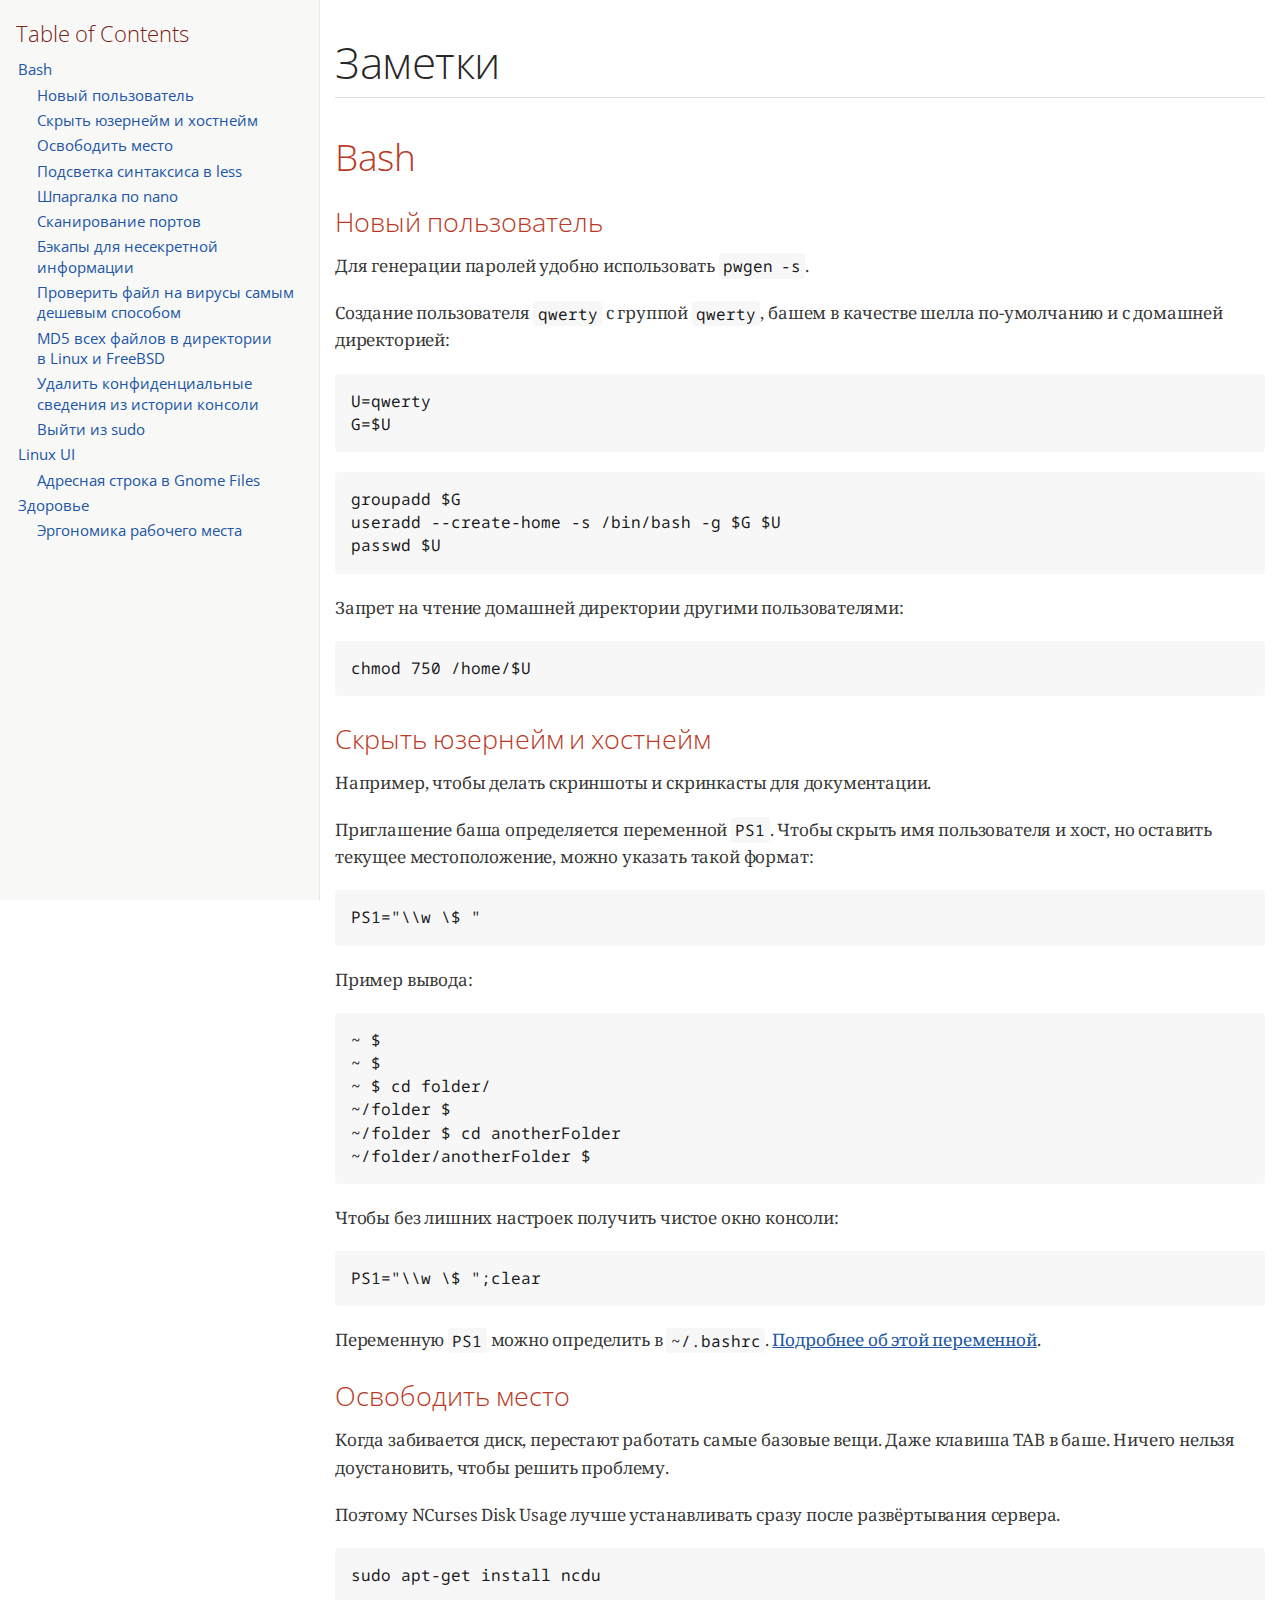
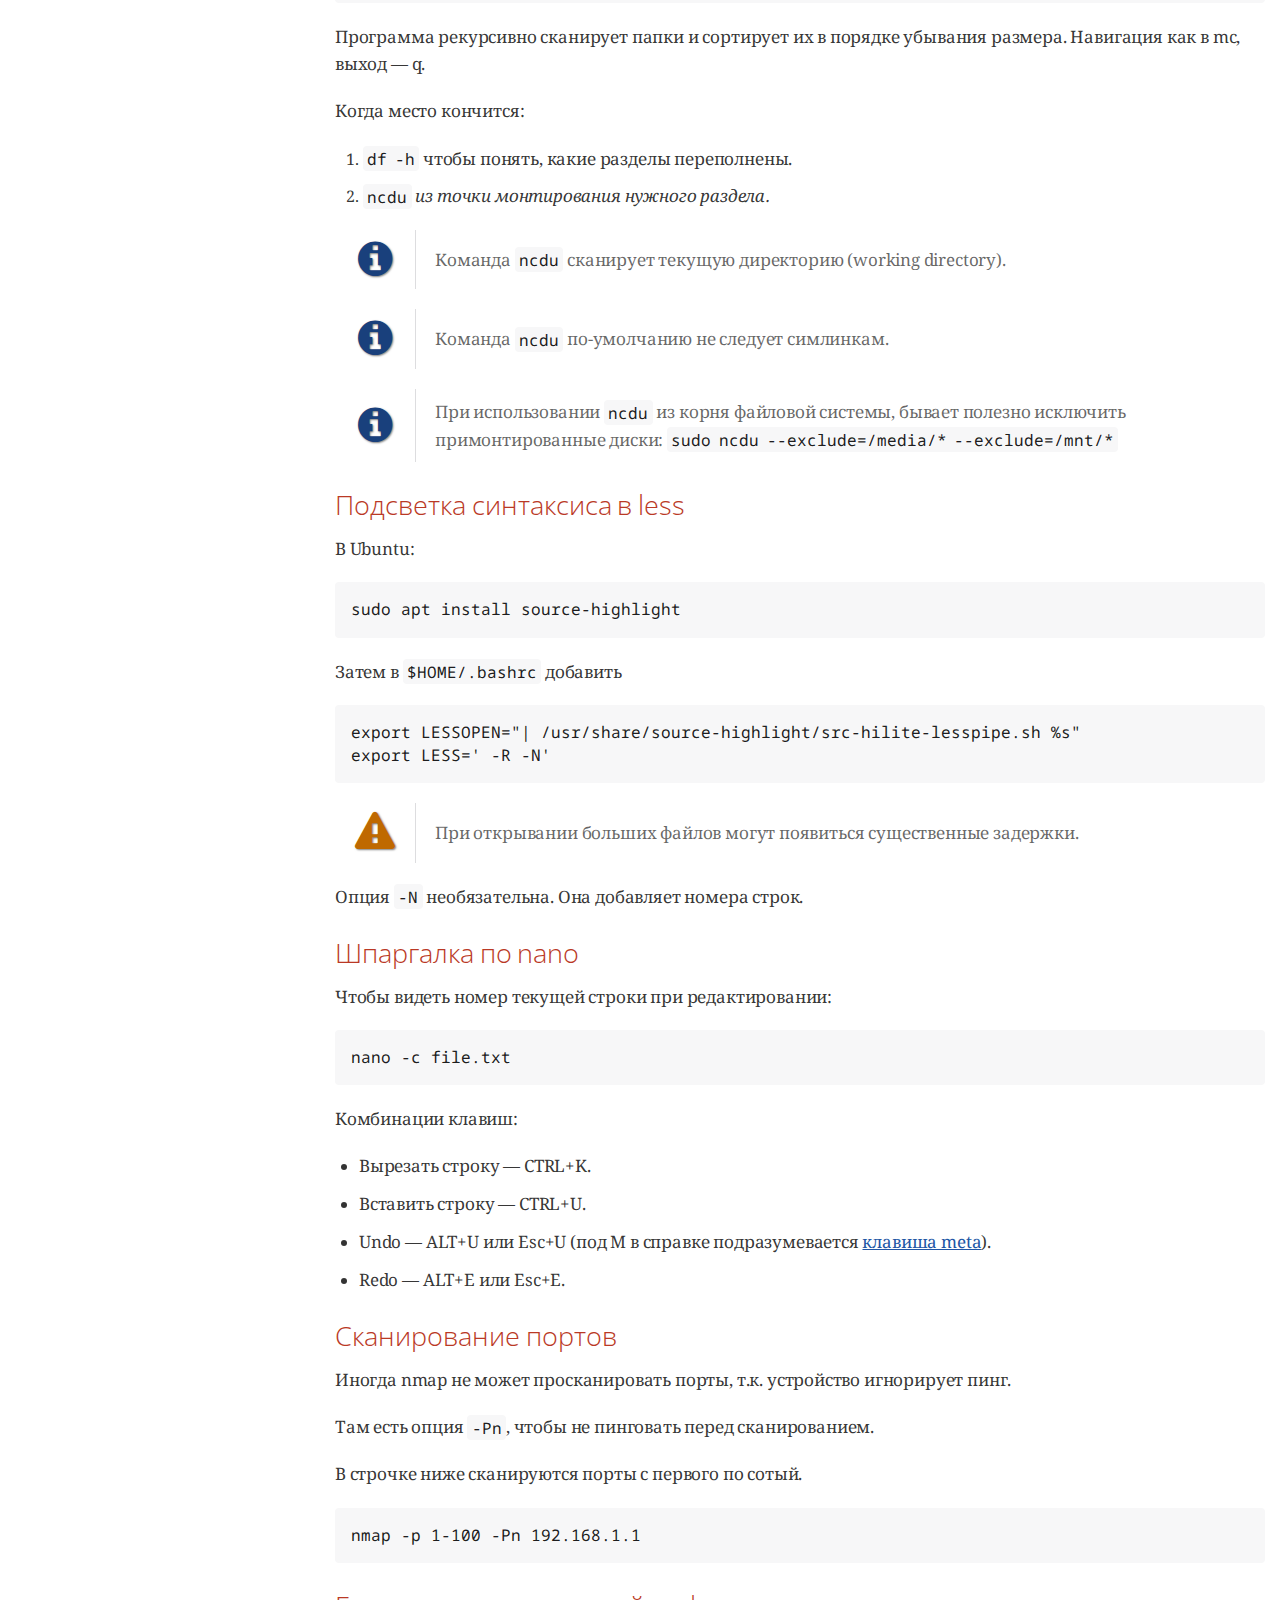
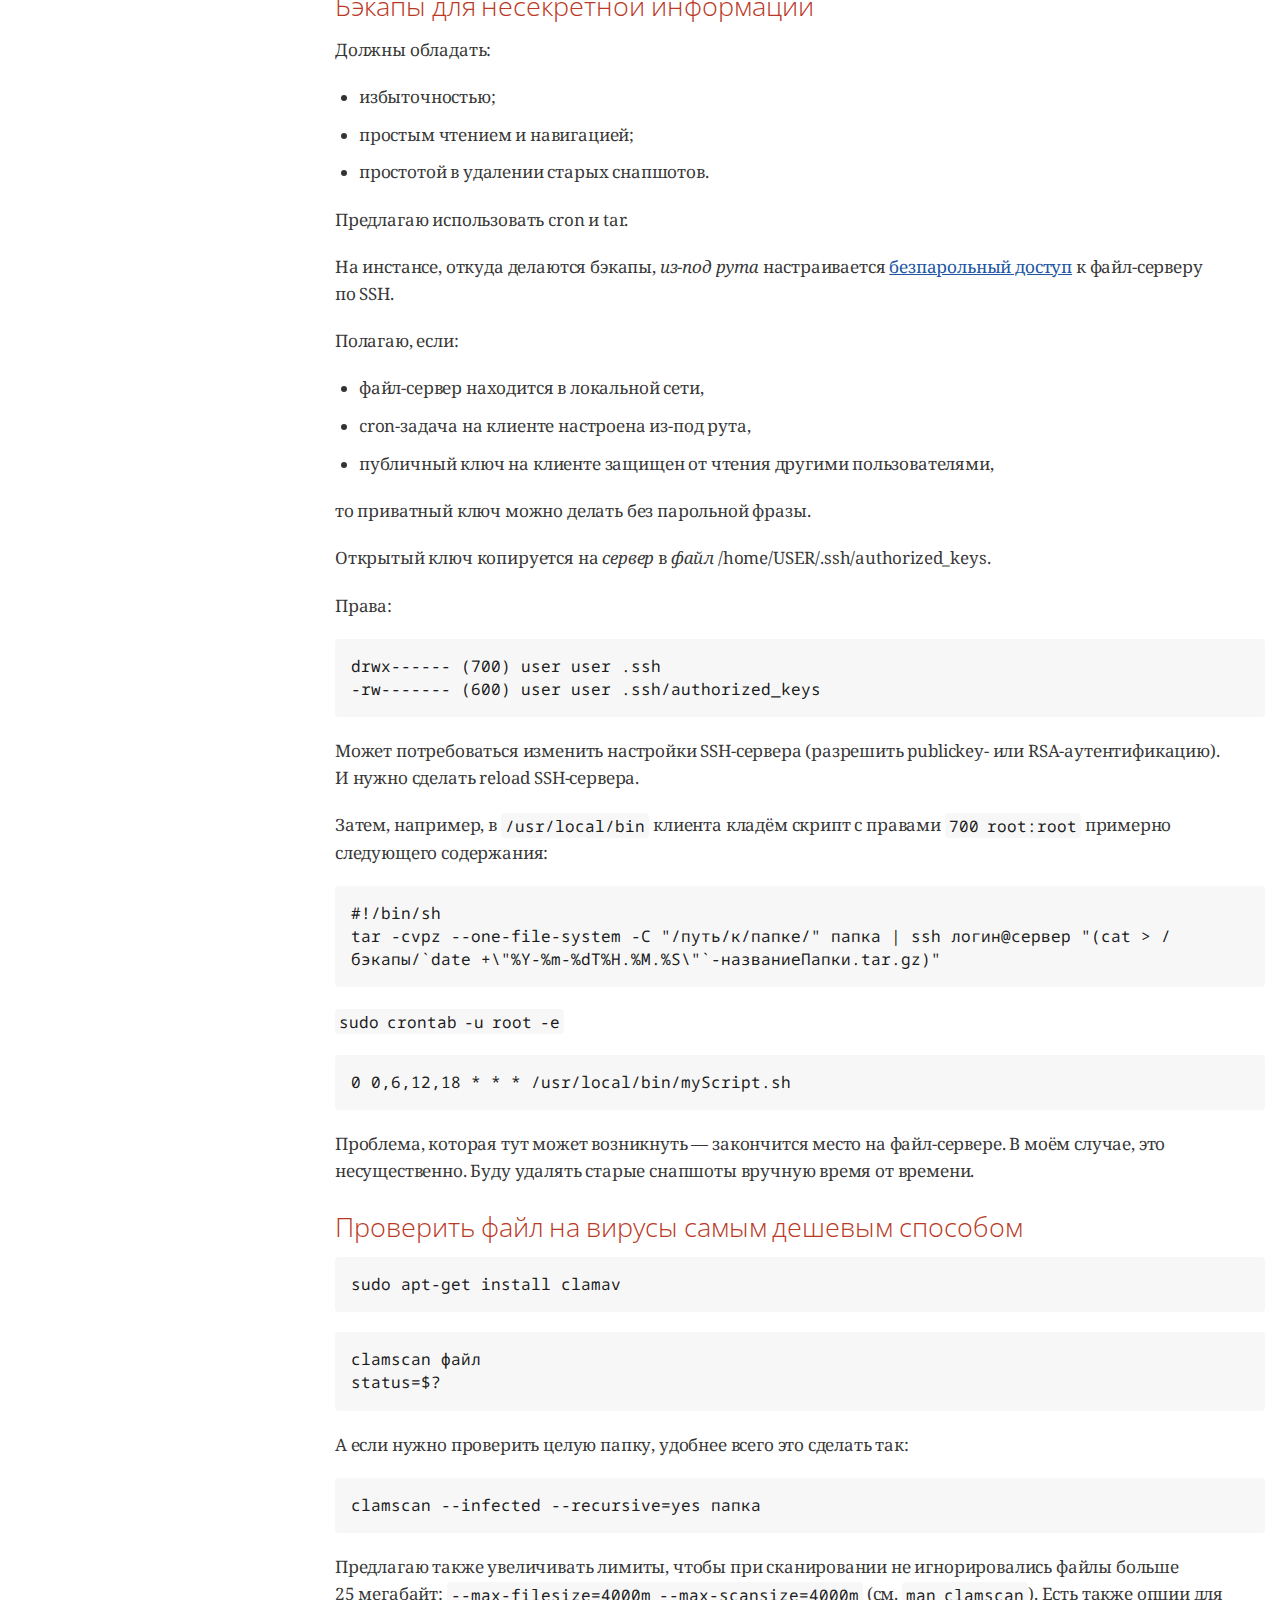
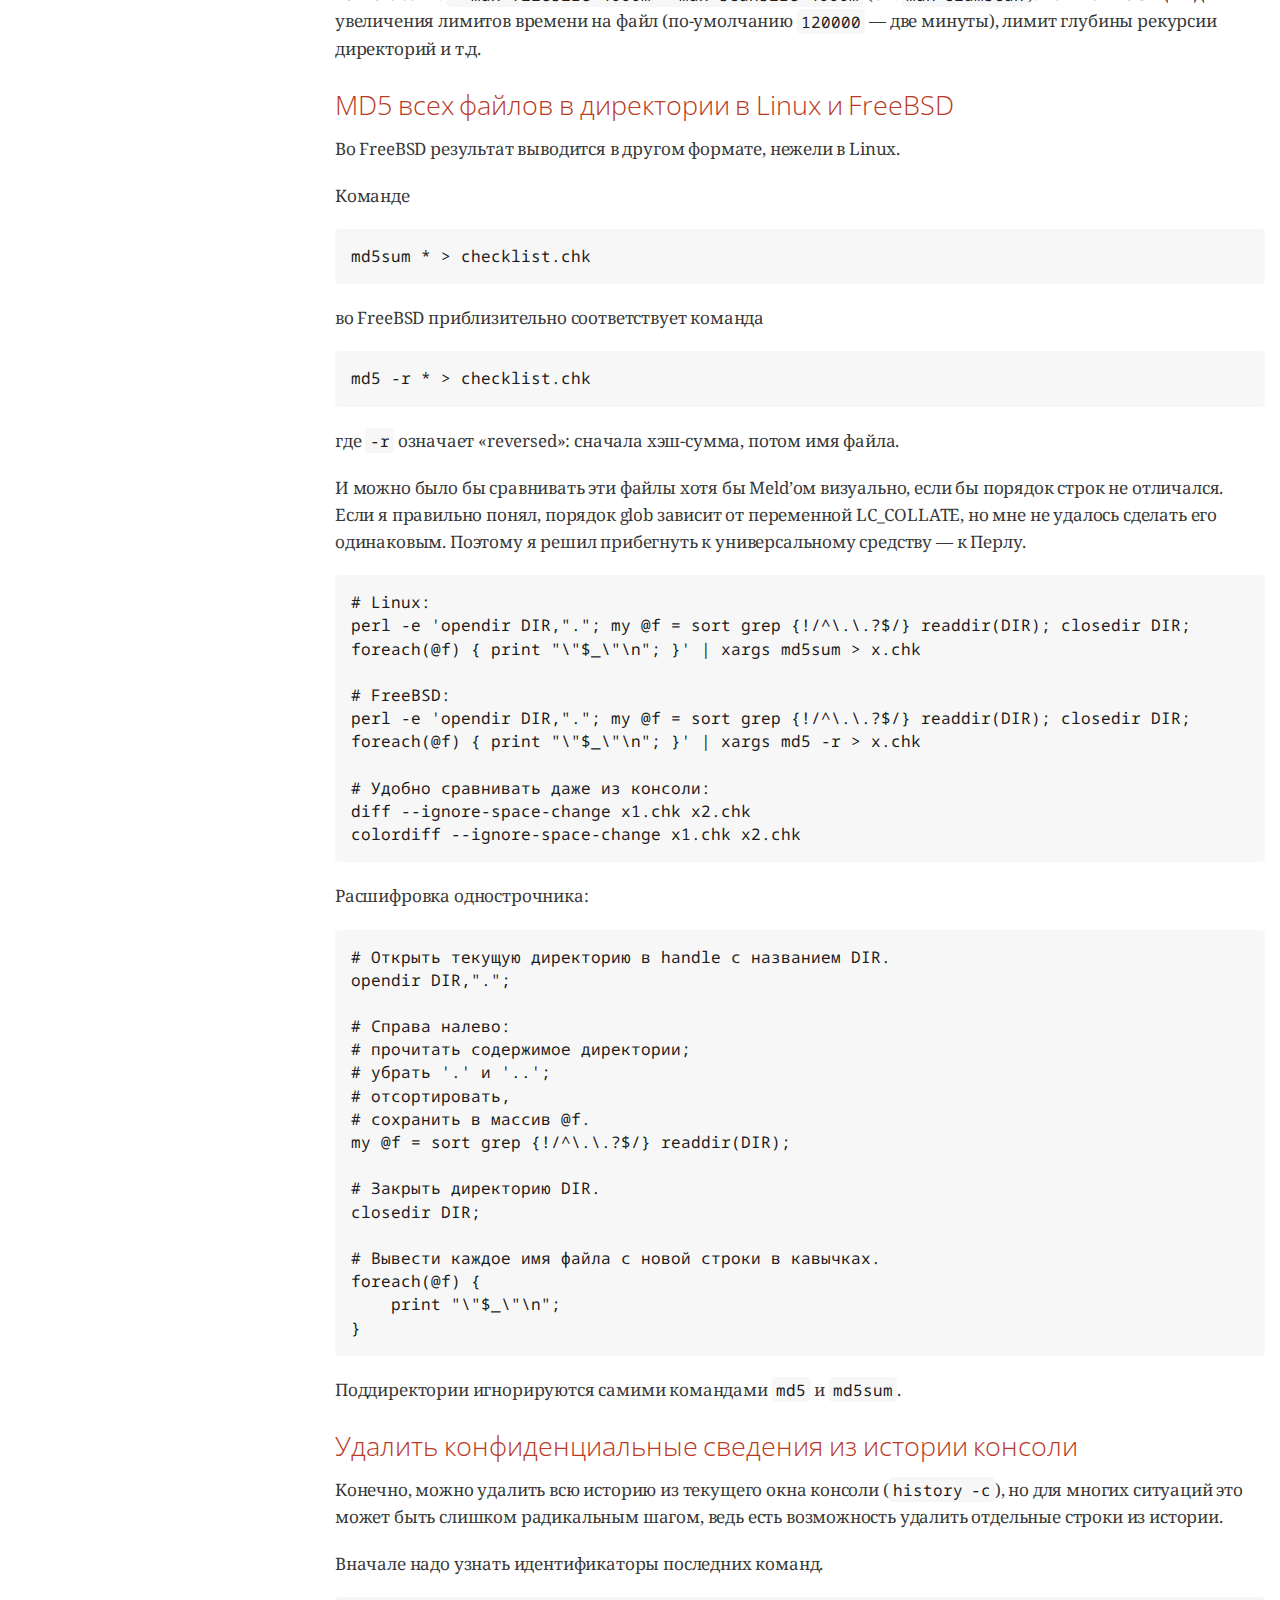
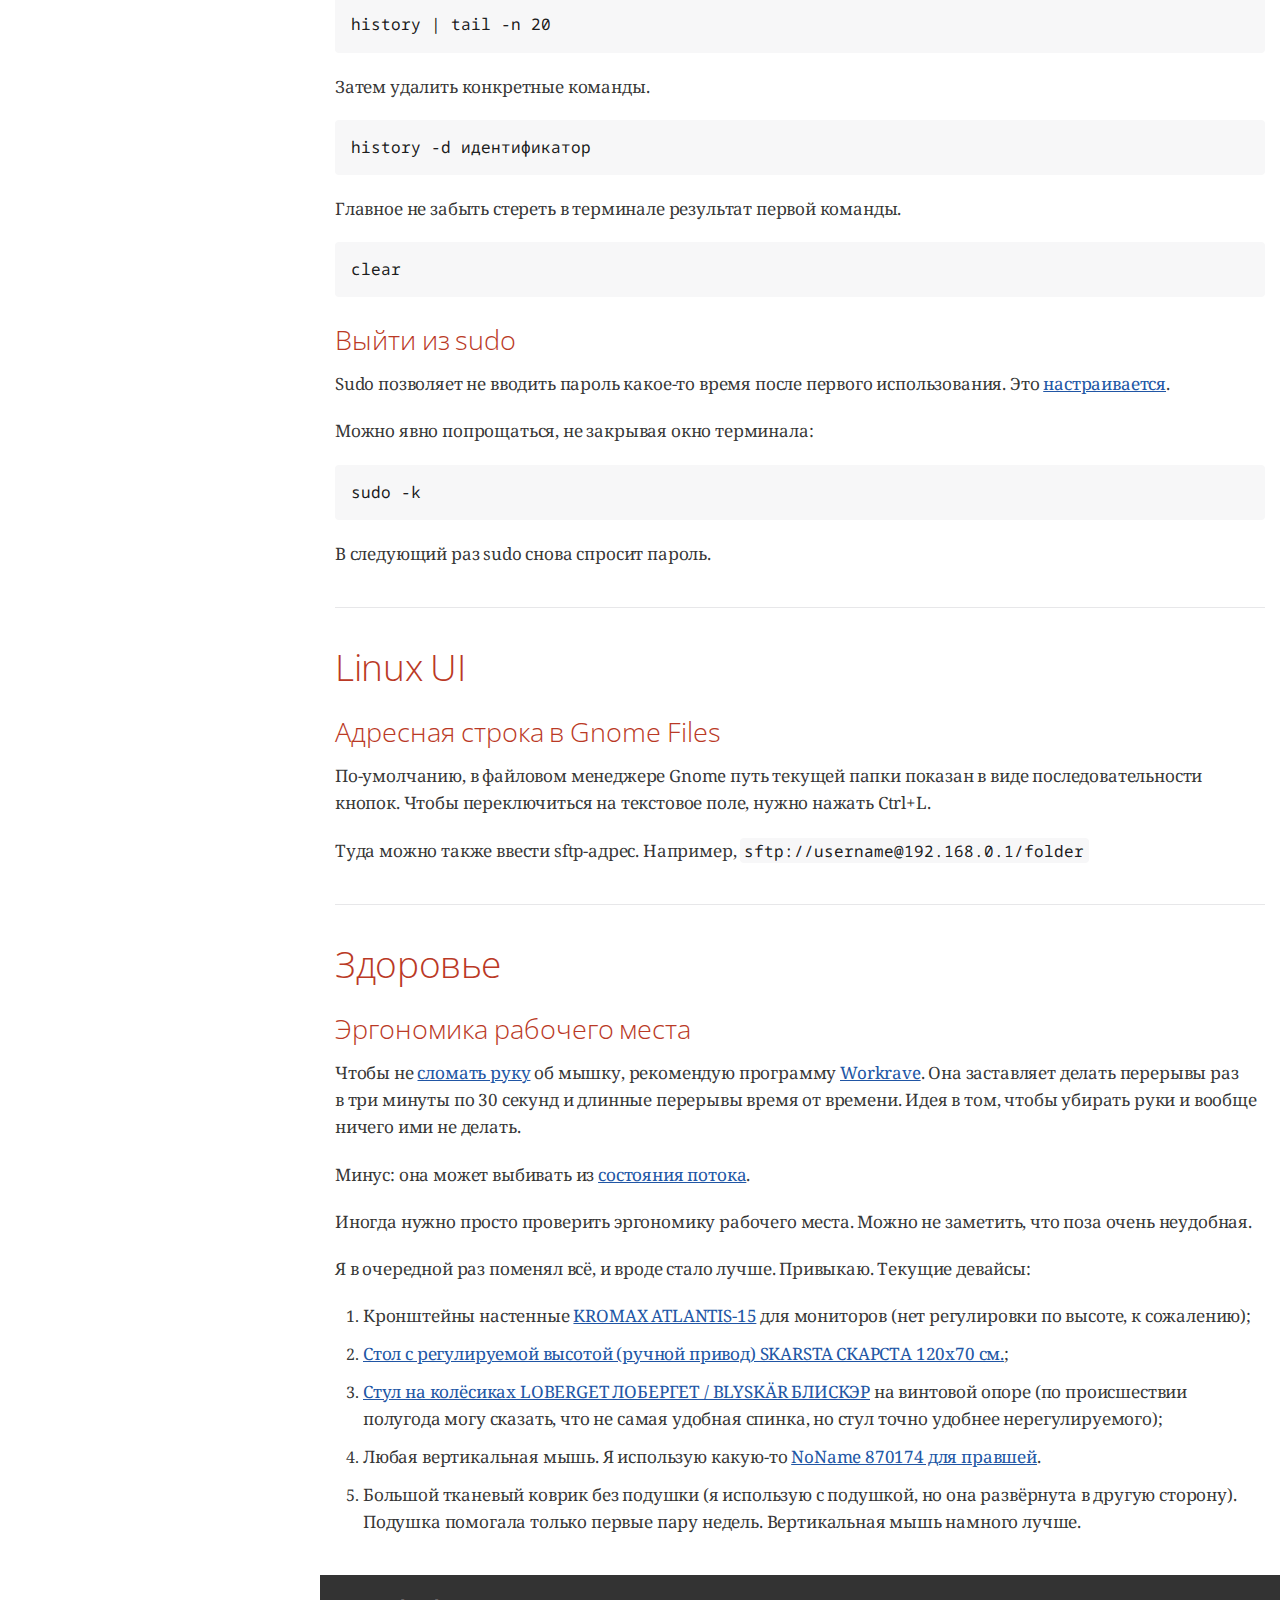
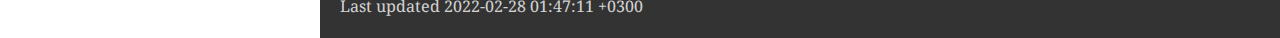
==== commit 23f163ef: "Эргономика" ====
--- a/index.html
+++ b/index.html
@@ -999,14 +999,14 @@
 </li>
 <li>
 <p><a href="https://www.ikea.com/ru/ru/p/loberget-loberget-blyskaer-blisker-rabochiy-stul-belyy-s39331867/">Стул на колёсиках LOBERGET ЛОБЕРГЕТ / BLYSKÄR БЛИСКЭР</a>
-на&nbsp;винтовой опоре из&nbsp;стали, <a href="https://en.wikipedia.org/wiki/Polyamide_6">полиамидной пластмассы</a> и&nbsp;(или?) полиацеталя;</p>
+на&nbsp;винтовой опоре (по&nbsp;происшествии полугода могу сказать, что не&nbsp;самая удобная спинка, но&nbsp;стул точно удобнее нерегулируемого);</p>
 </li>
 <li>
 <p>Любая вертикальная мышь. Я&nbsp;использую какую-то <a href="https://www.ozon.ru/product/mysh-provodnaya-870174-chernyy-172082323/?utm_campaign=productpage_link&amp;utm_medium=share_button&amp;utm_source=smm">NoName 870174 для правшей</a>.</p>
 </li>
 <li>
 <p>Большой тканевый коврик без подушки (я&nbsp;использую с&nbsp;подушкой, но&nbsp;она развёрнута в&nbsp;другую сторону).
-Подушка помогала только первые пару недель. Вертикальная мышь намного лучше. Пользуюсь уже два с&nbsp;половиной месяца.</p>
+Подушка помогала только первые пару недель. Вертикальная мышь намного лучше.</p>
 </li>
 </ol>
 </div>
@@ -1016,7 +1016,7 @@
 </div>
 <div id="footer">
 <div id="footer-text">
-Last updated 2022-02-28 01:43:15 +0300
+Last updated 2022-02-28 01:47:11 +0300
 </div>
 </div>
 </body>
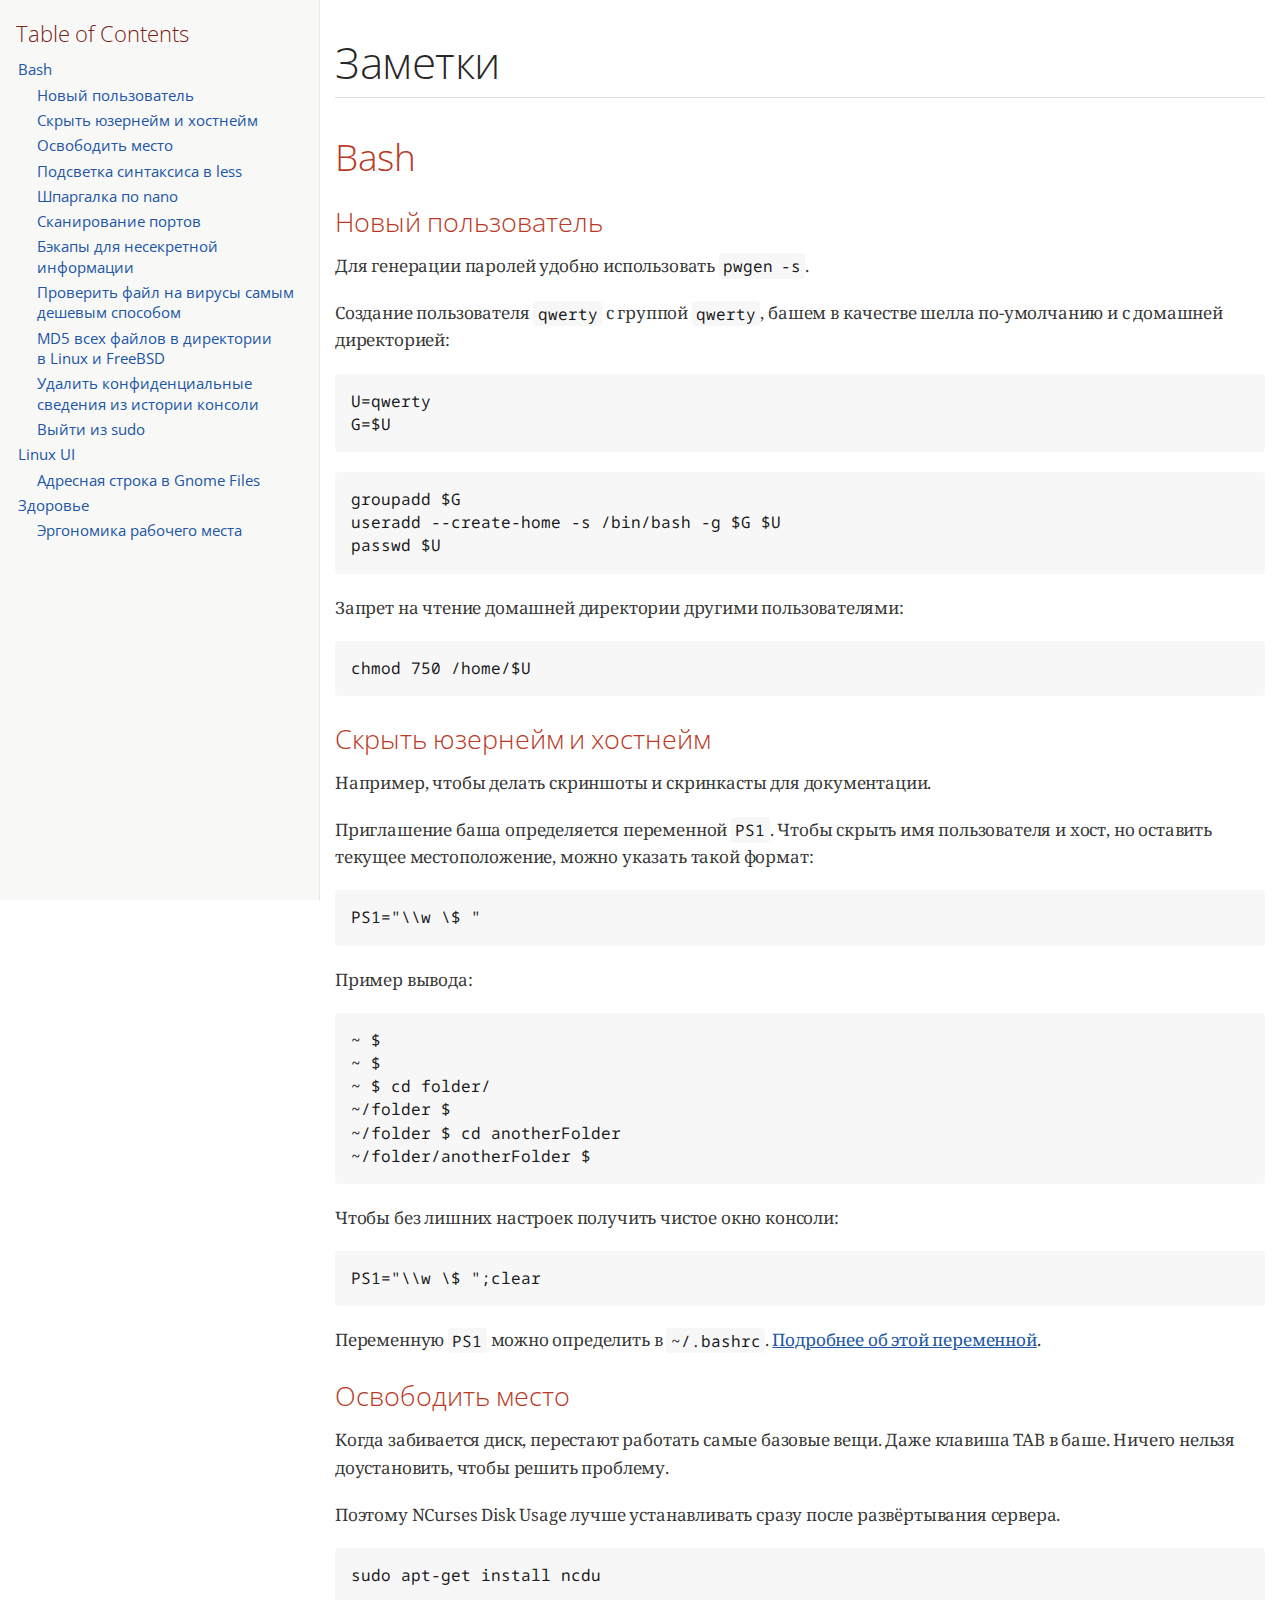
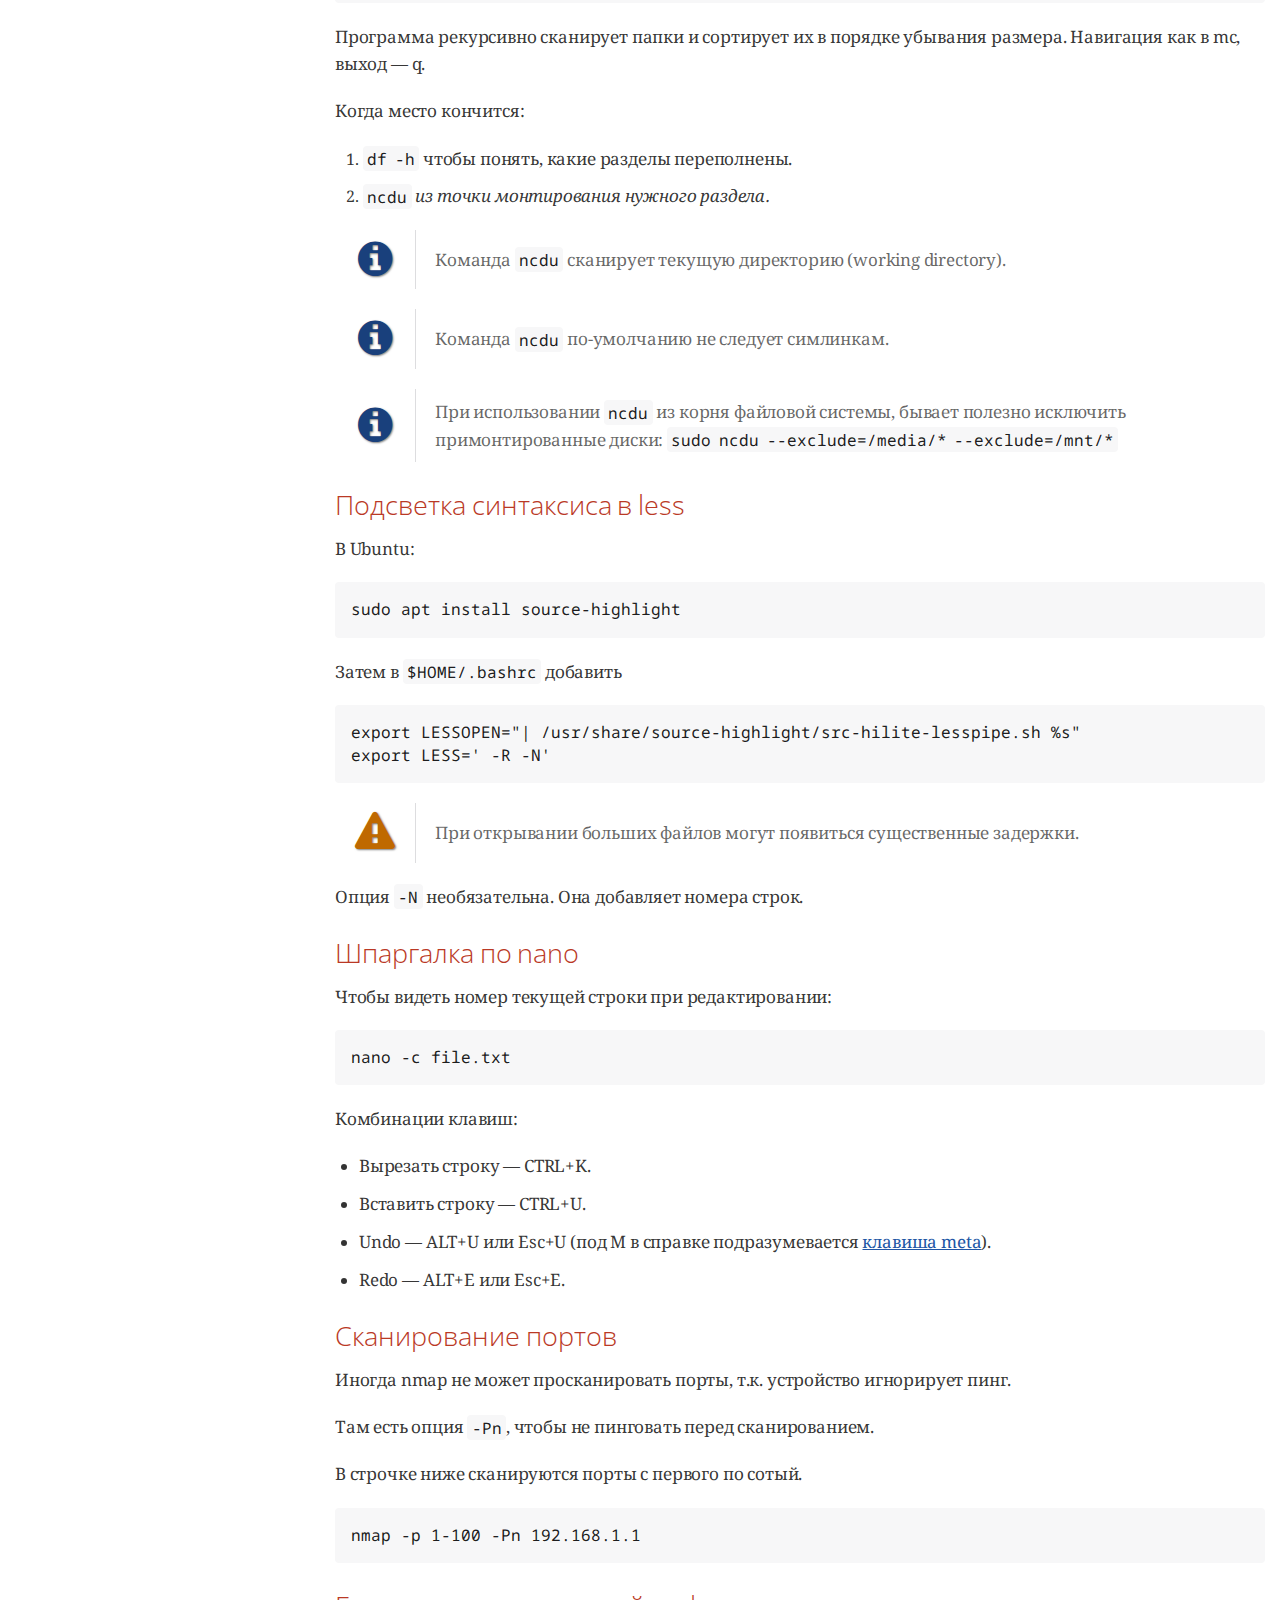
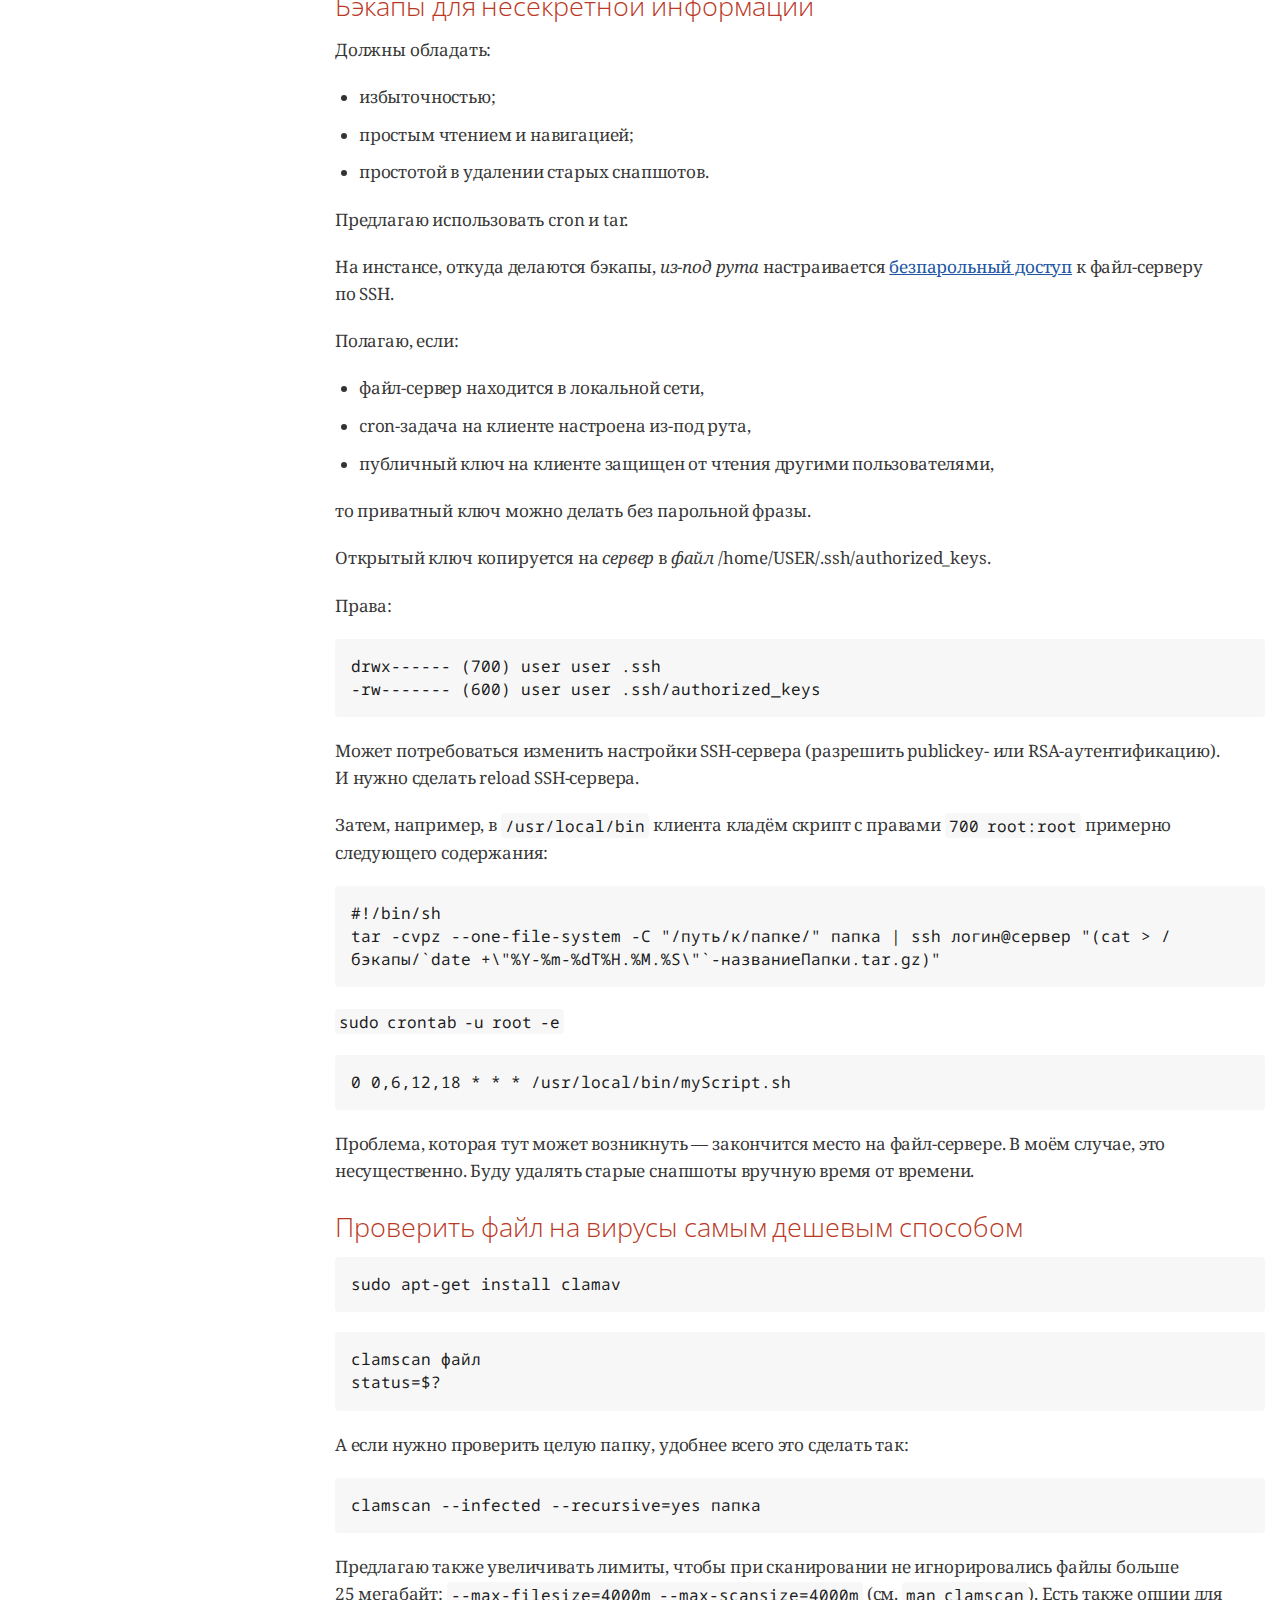
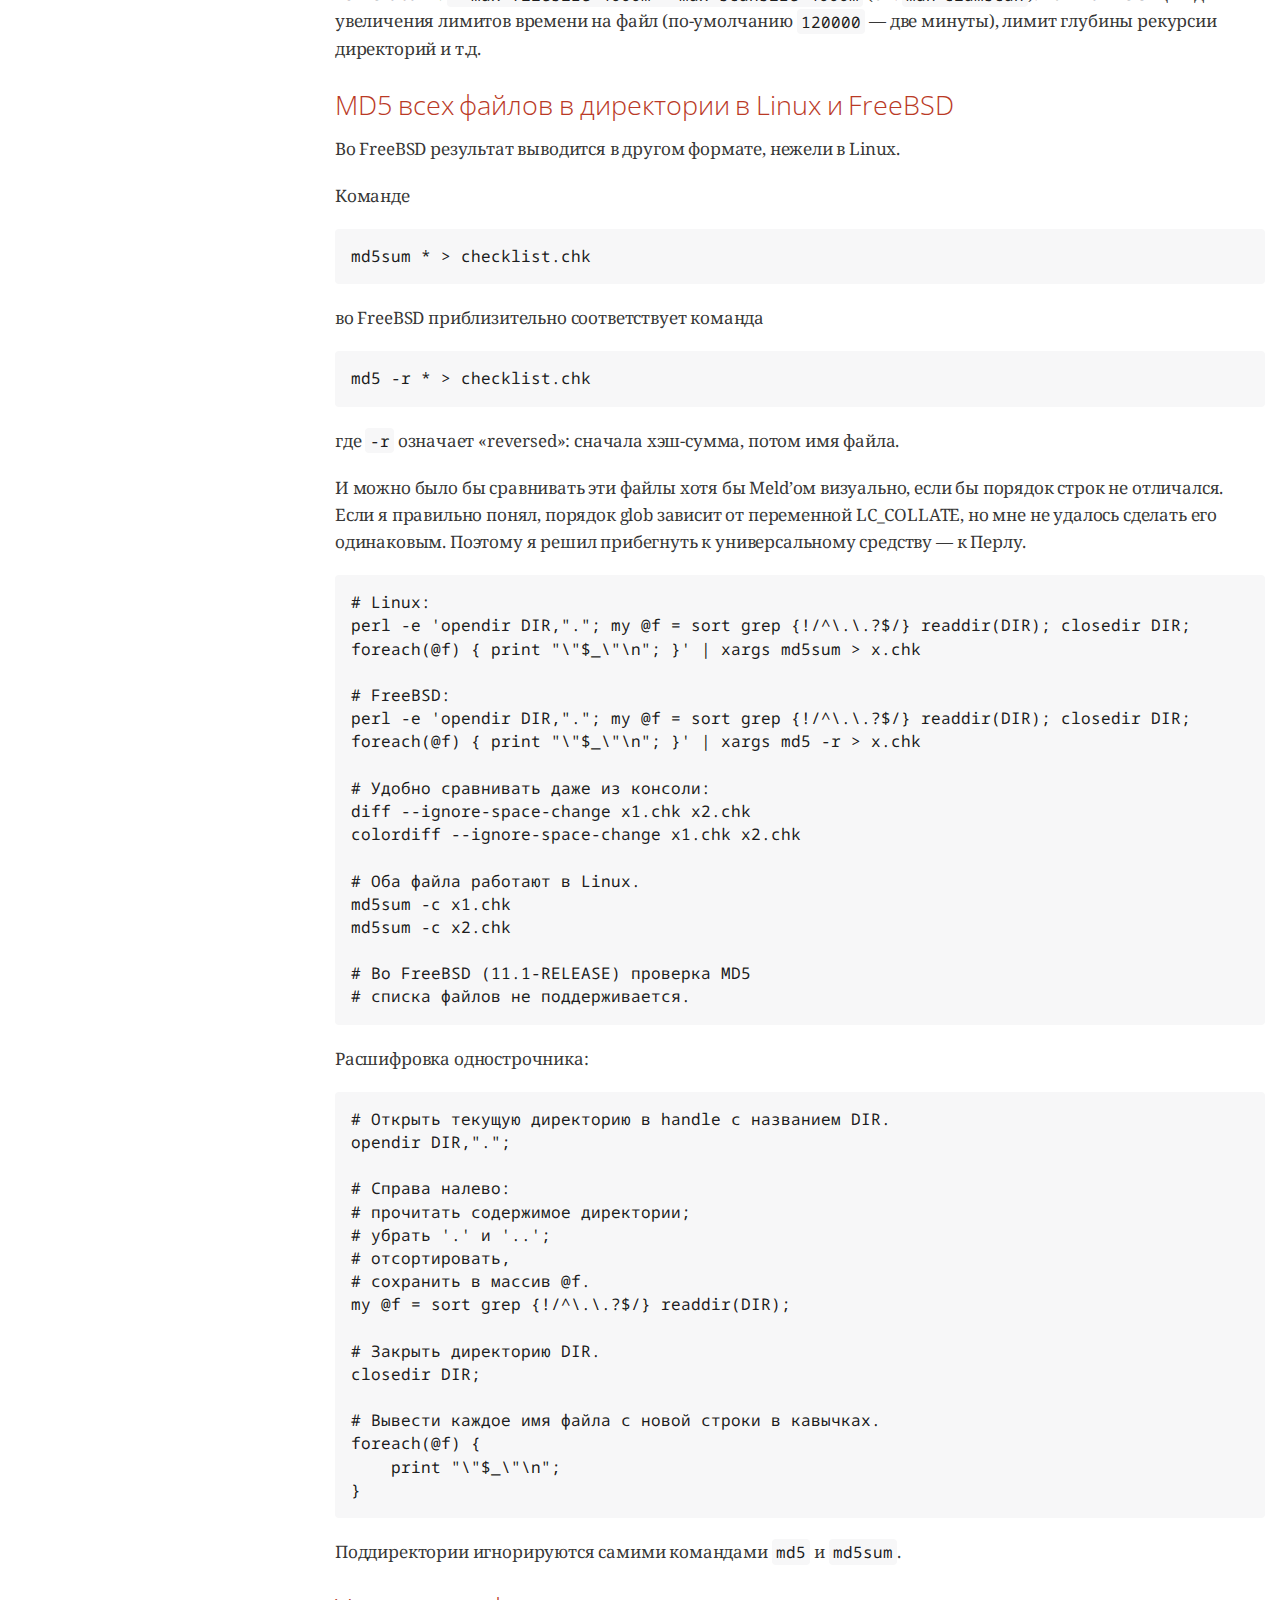
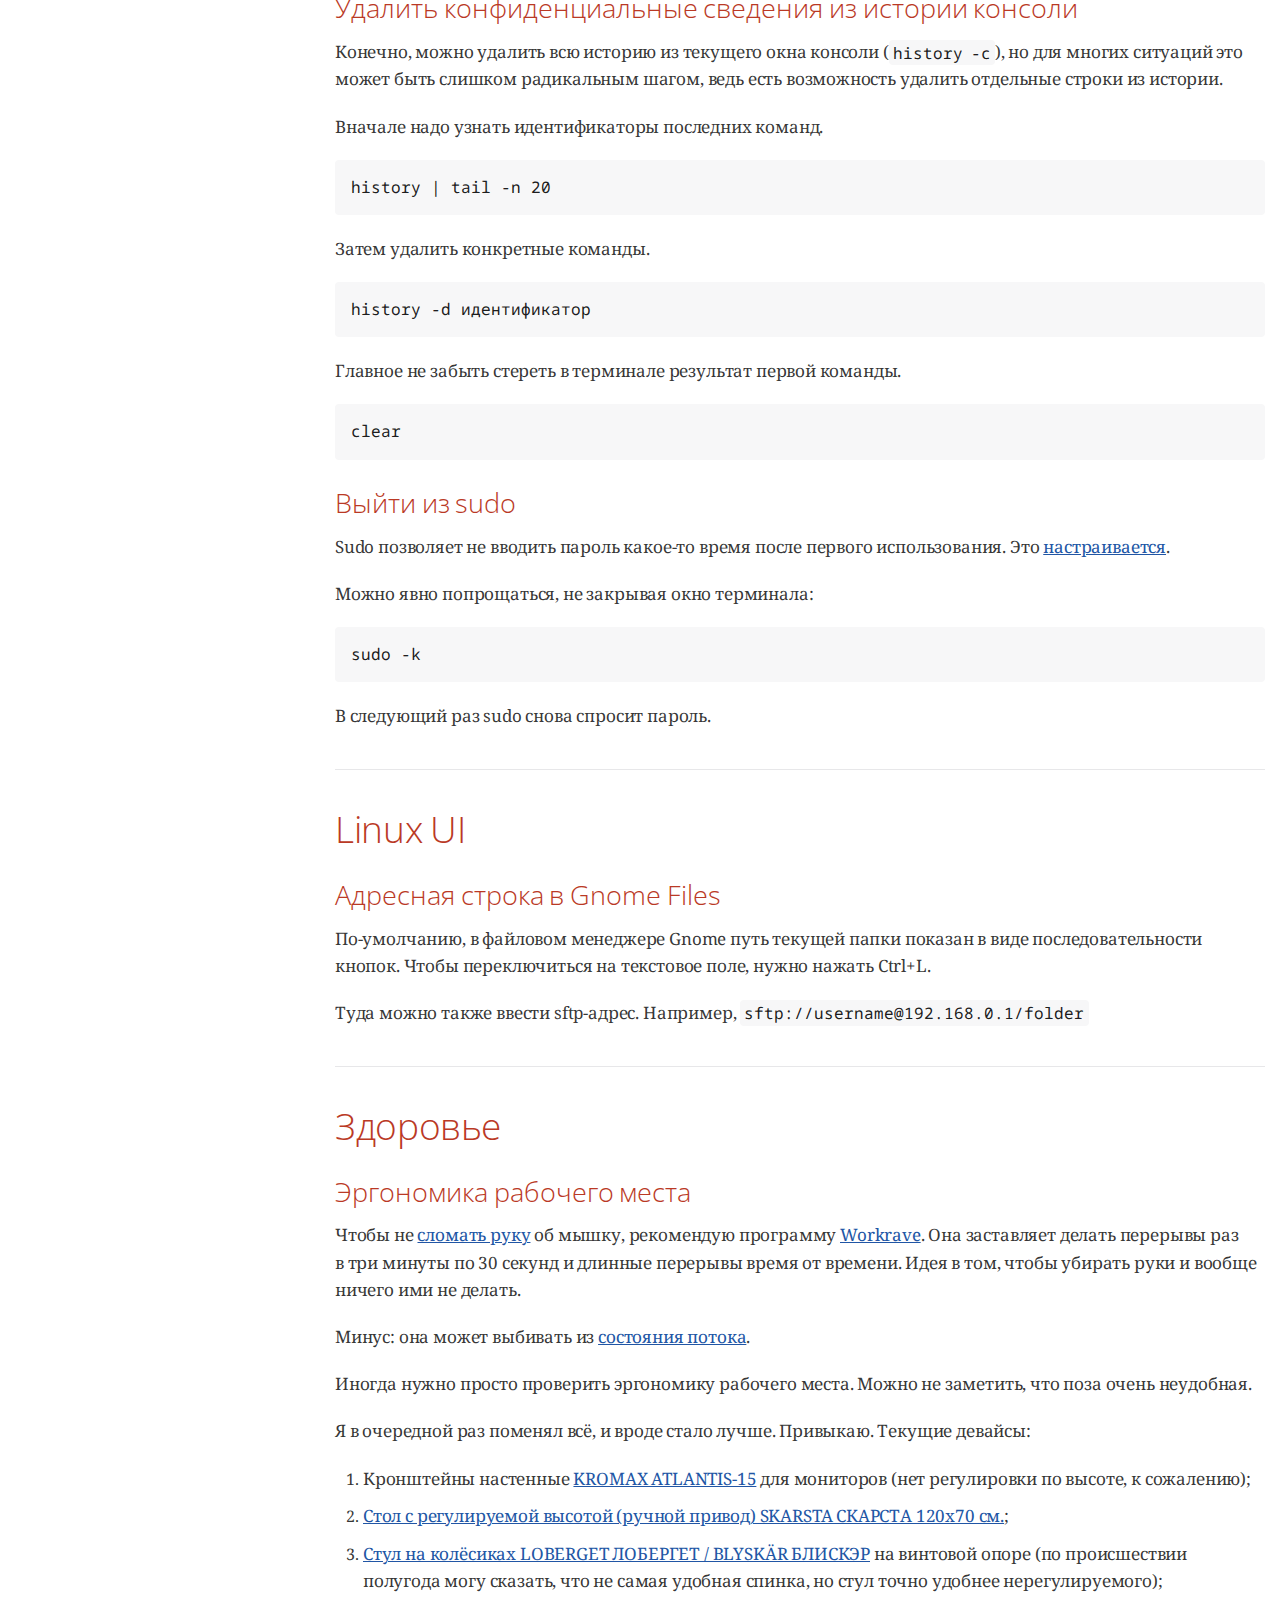
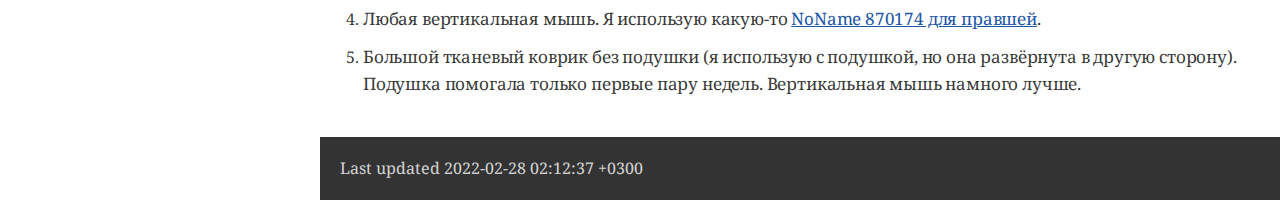
==== commit 430a3a57: "md5sum -c" ====
--- a/index.html
+++ b/index.html
@@ -866,7 +866,14 @@
 
 # Удобно сравнивать даже из консоли:
 diff --ignore-space-change x1.chk x2.chk
-colordiff --ignore-space-change x1.chk x2.chk</code></pre>
+colordiff --ignore-space-change x1.chk x2.chk
+
+# Оба файла работают в Linux.
+md5sum -c x1.chk
+md5sum -c x2.chk
+
+# Во FreeBSD (11.1-RELEASE) проверка MD5
+# списка файлов не поддерживается.</code></pre>
 </div>
 </div>
 <div class="paragraph">
@@ -1016,7 +1023,7 @@
 </div>
 <div id="footer">
 <div id="footer-text">
-Last updated 2022-02-28 01:47:11 +0300
+Last updated 2022-02-28 02:12:37 +0300
 </div>
 </div>
 </body>
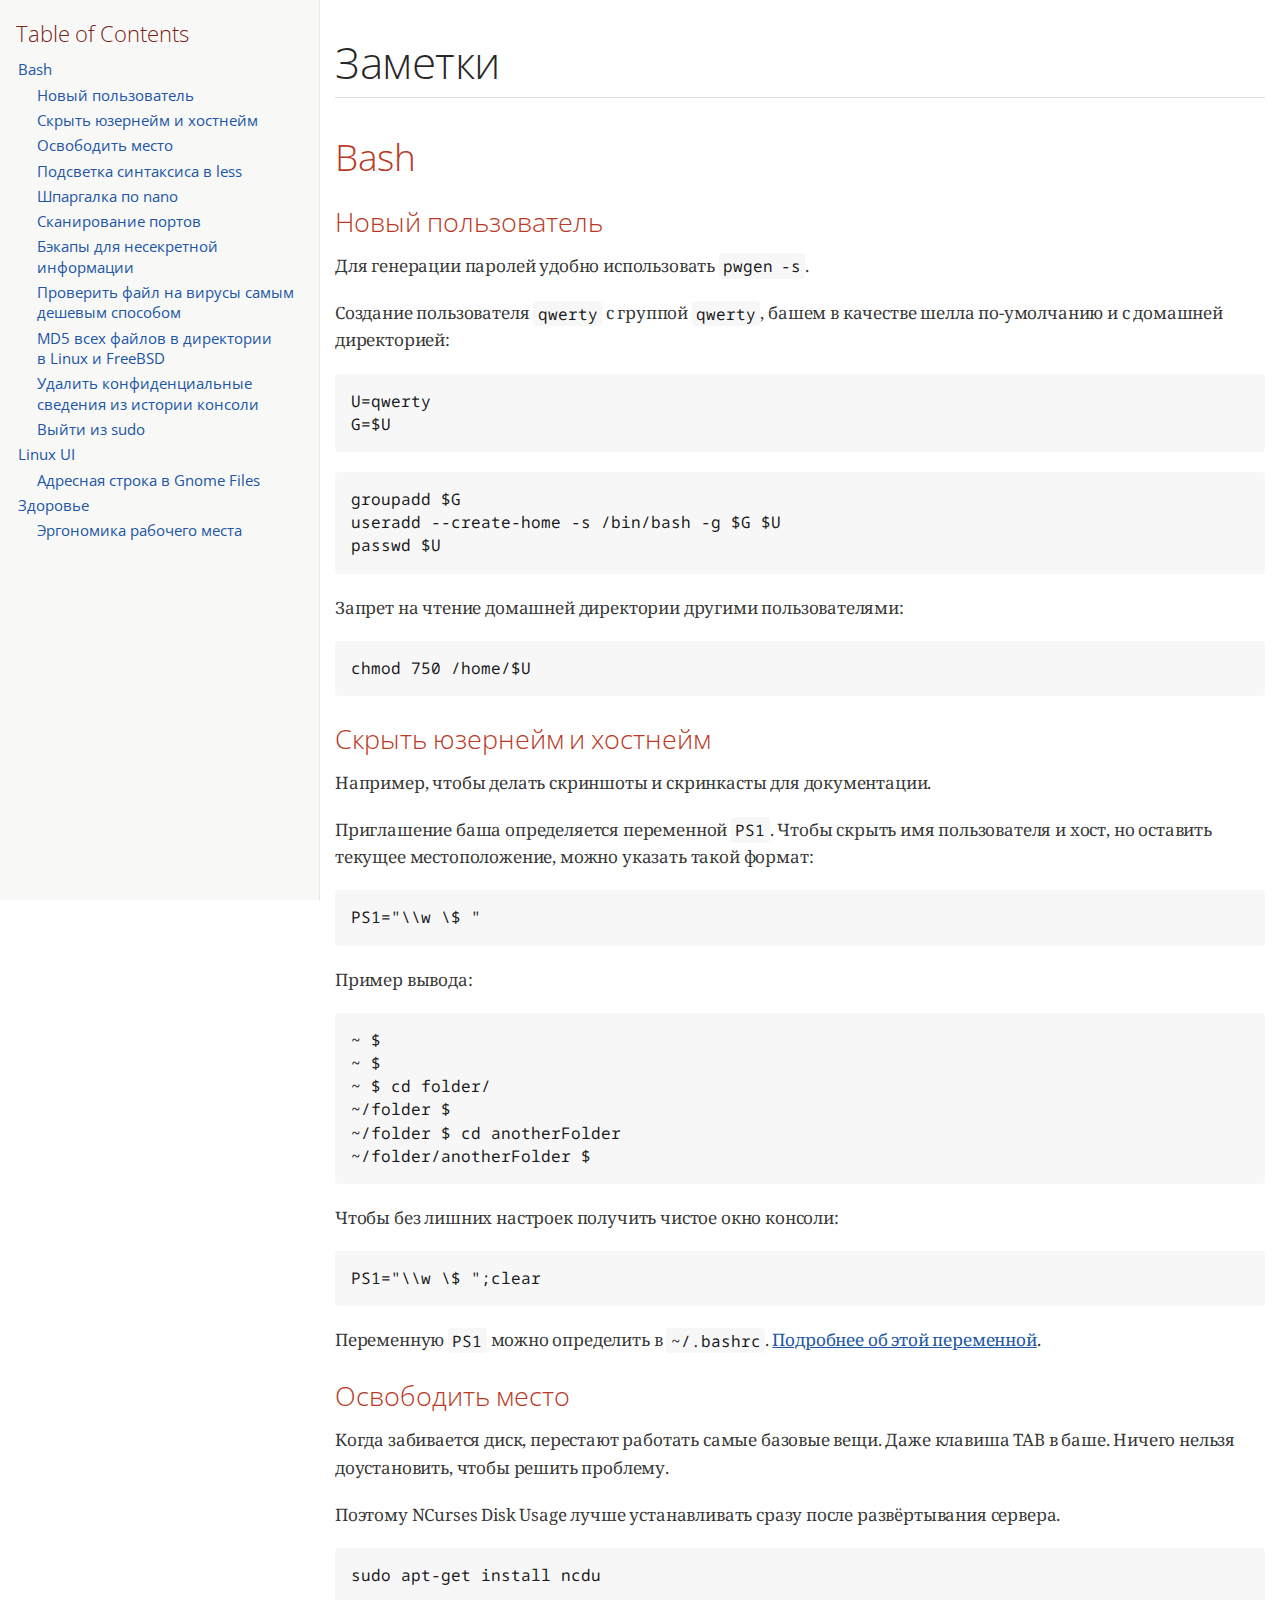
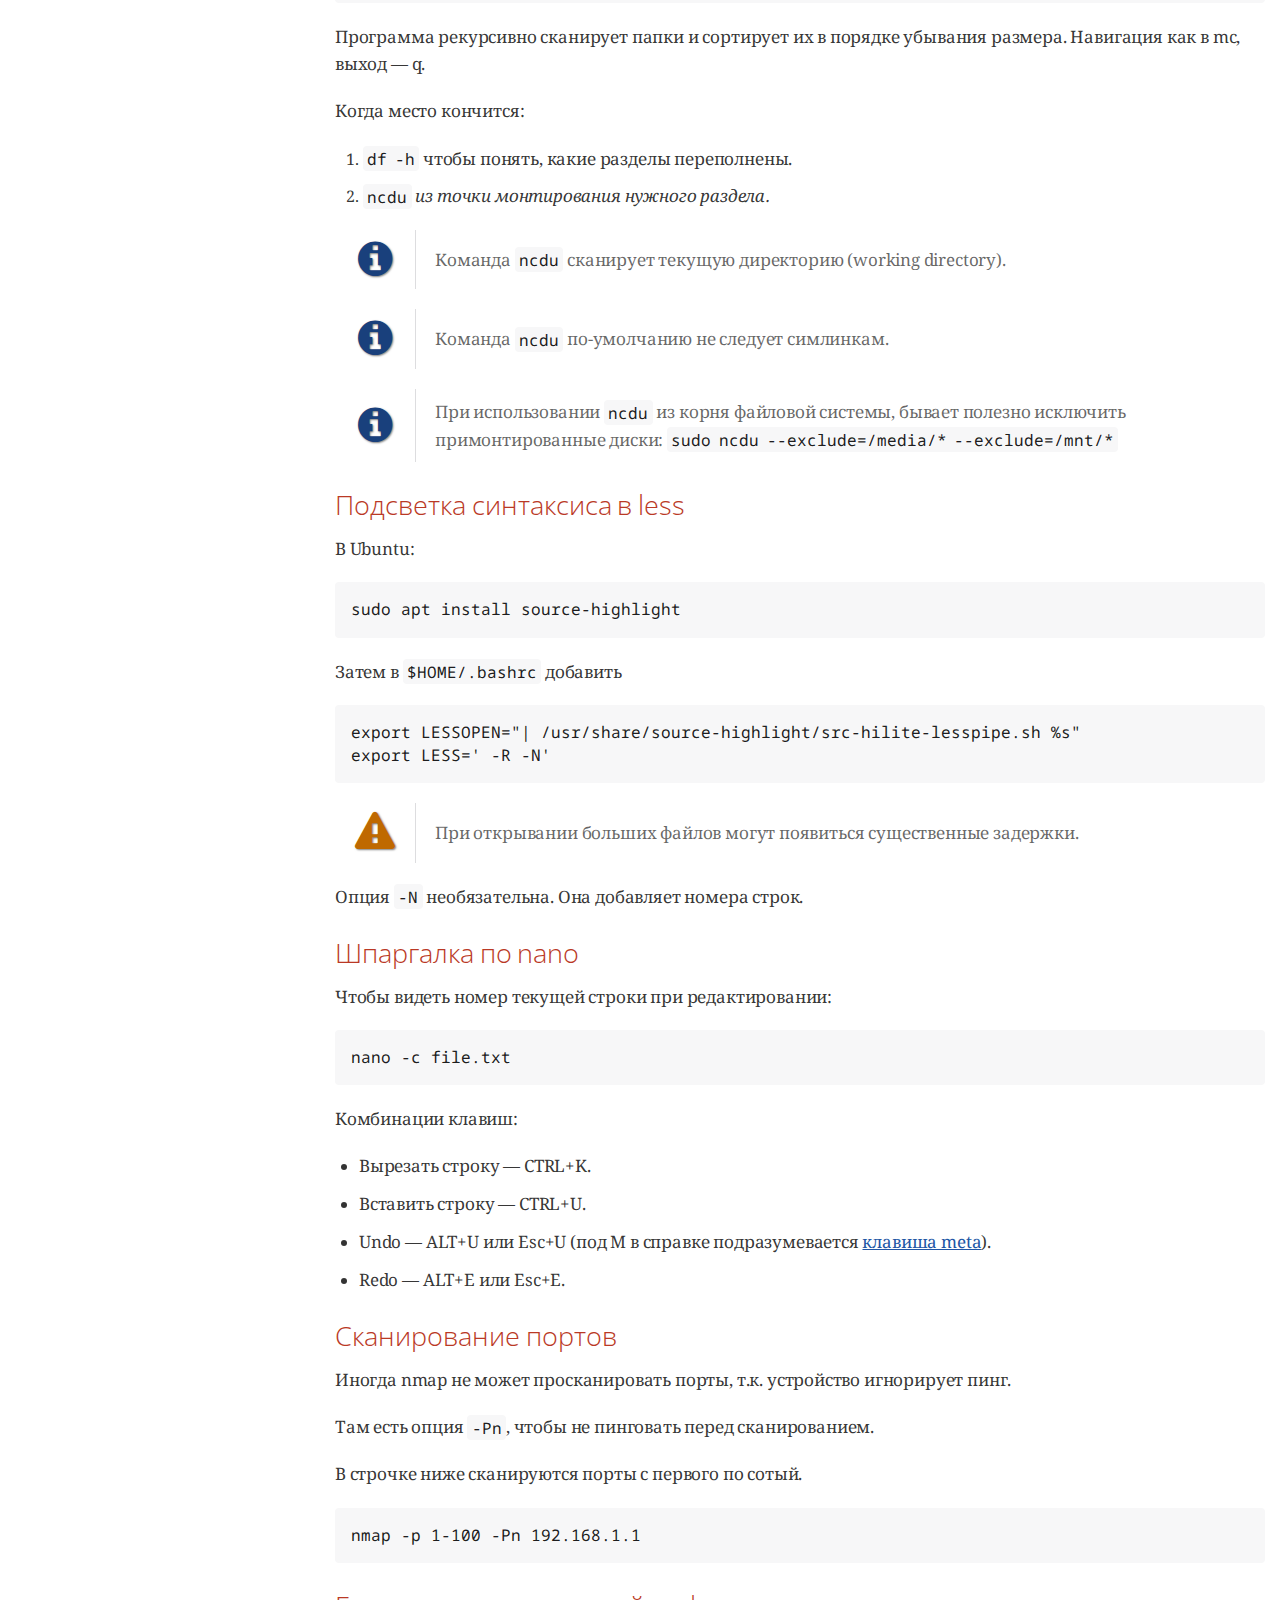
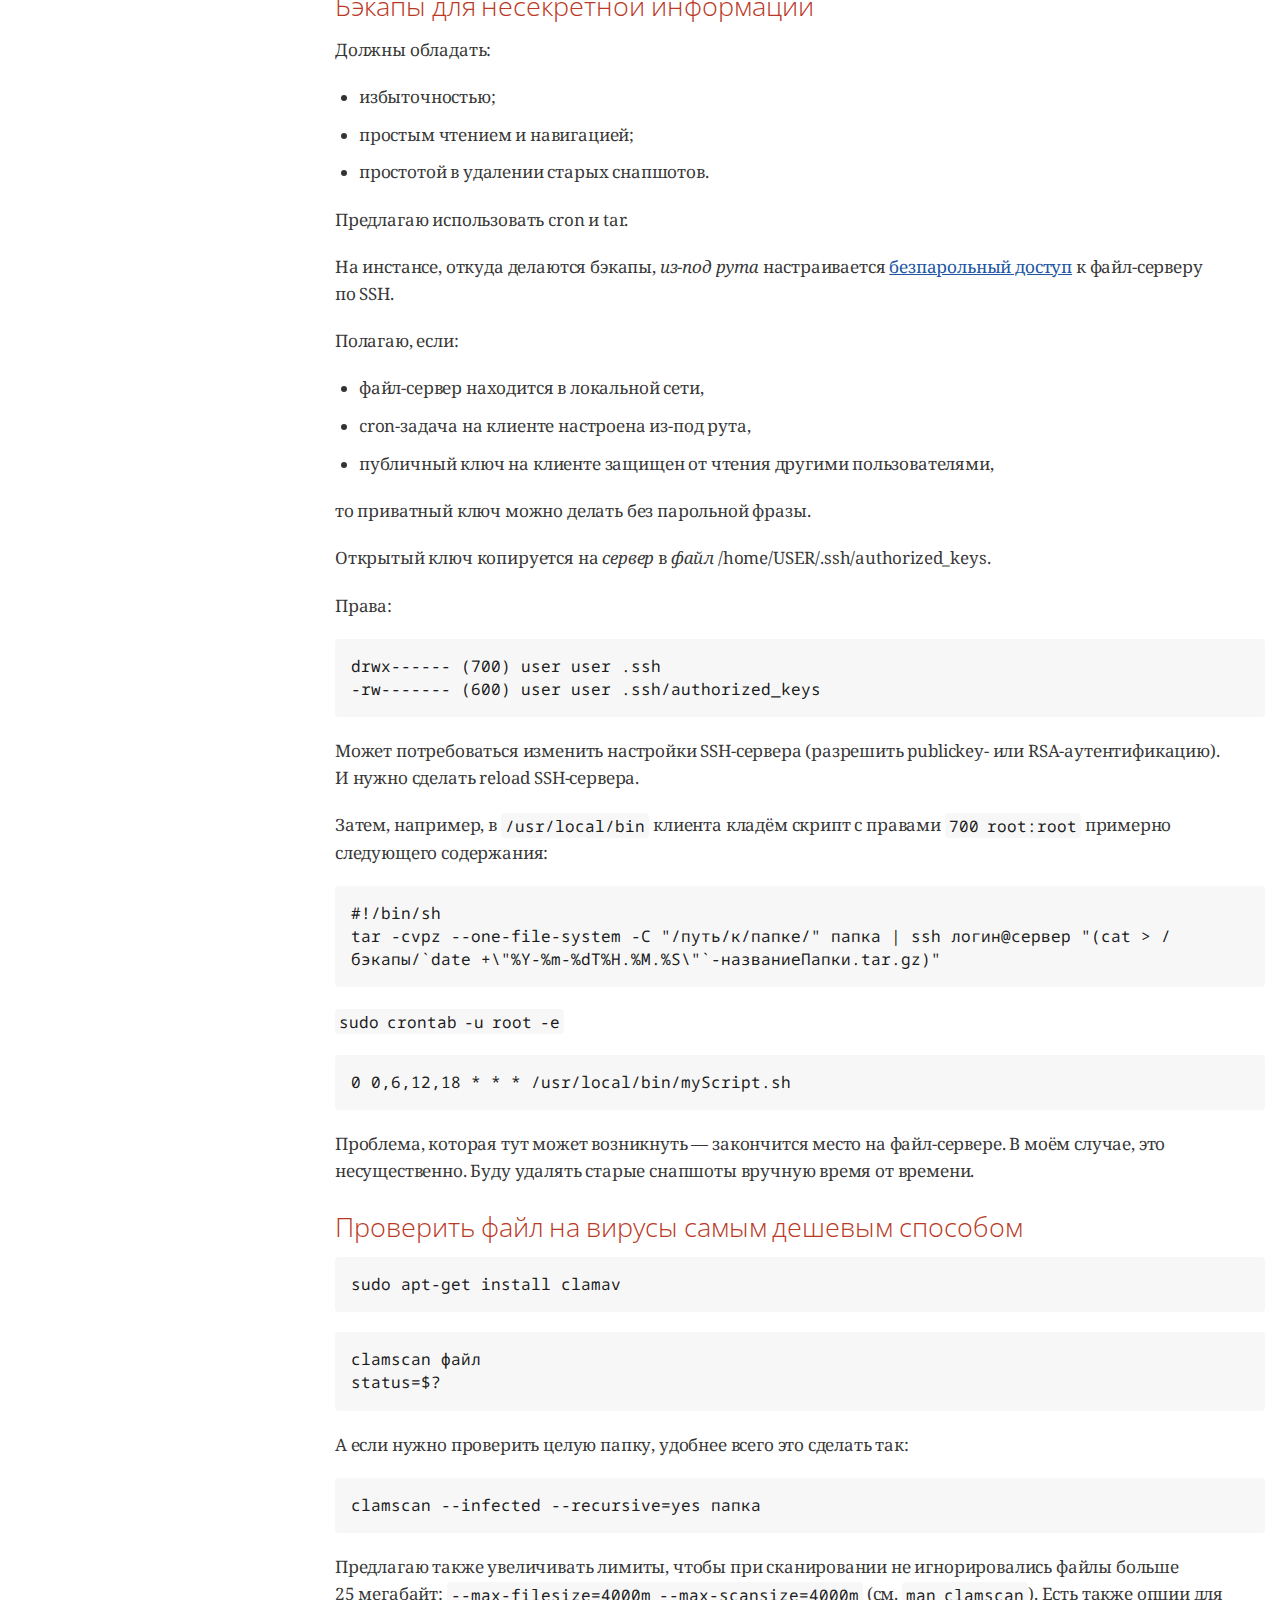
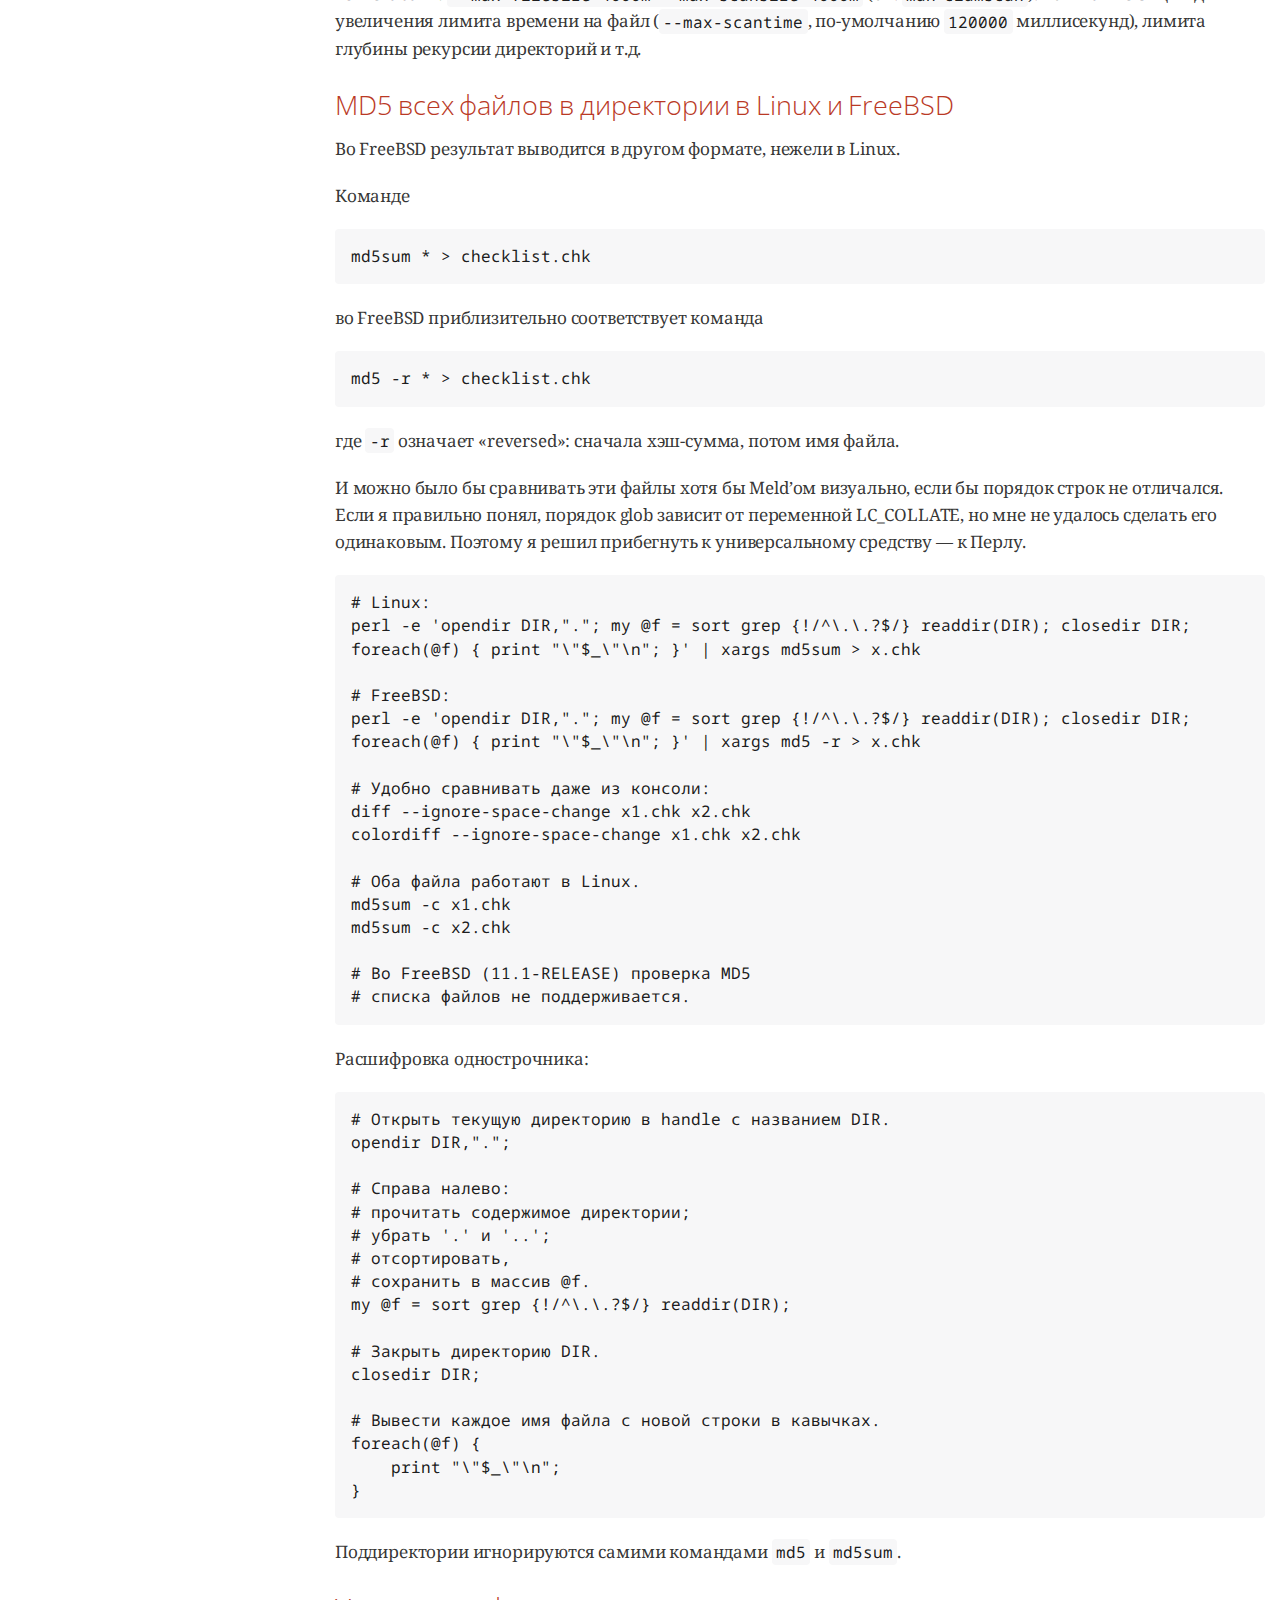
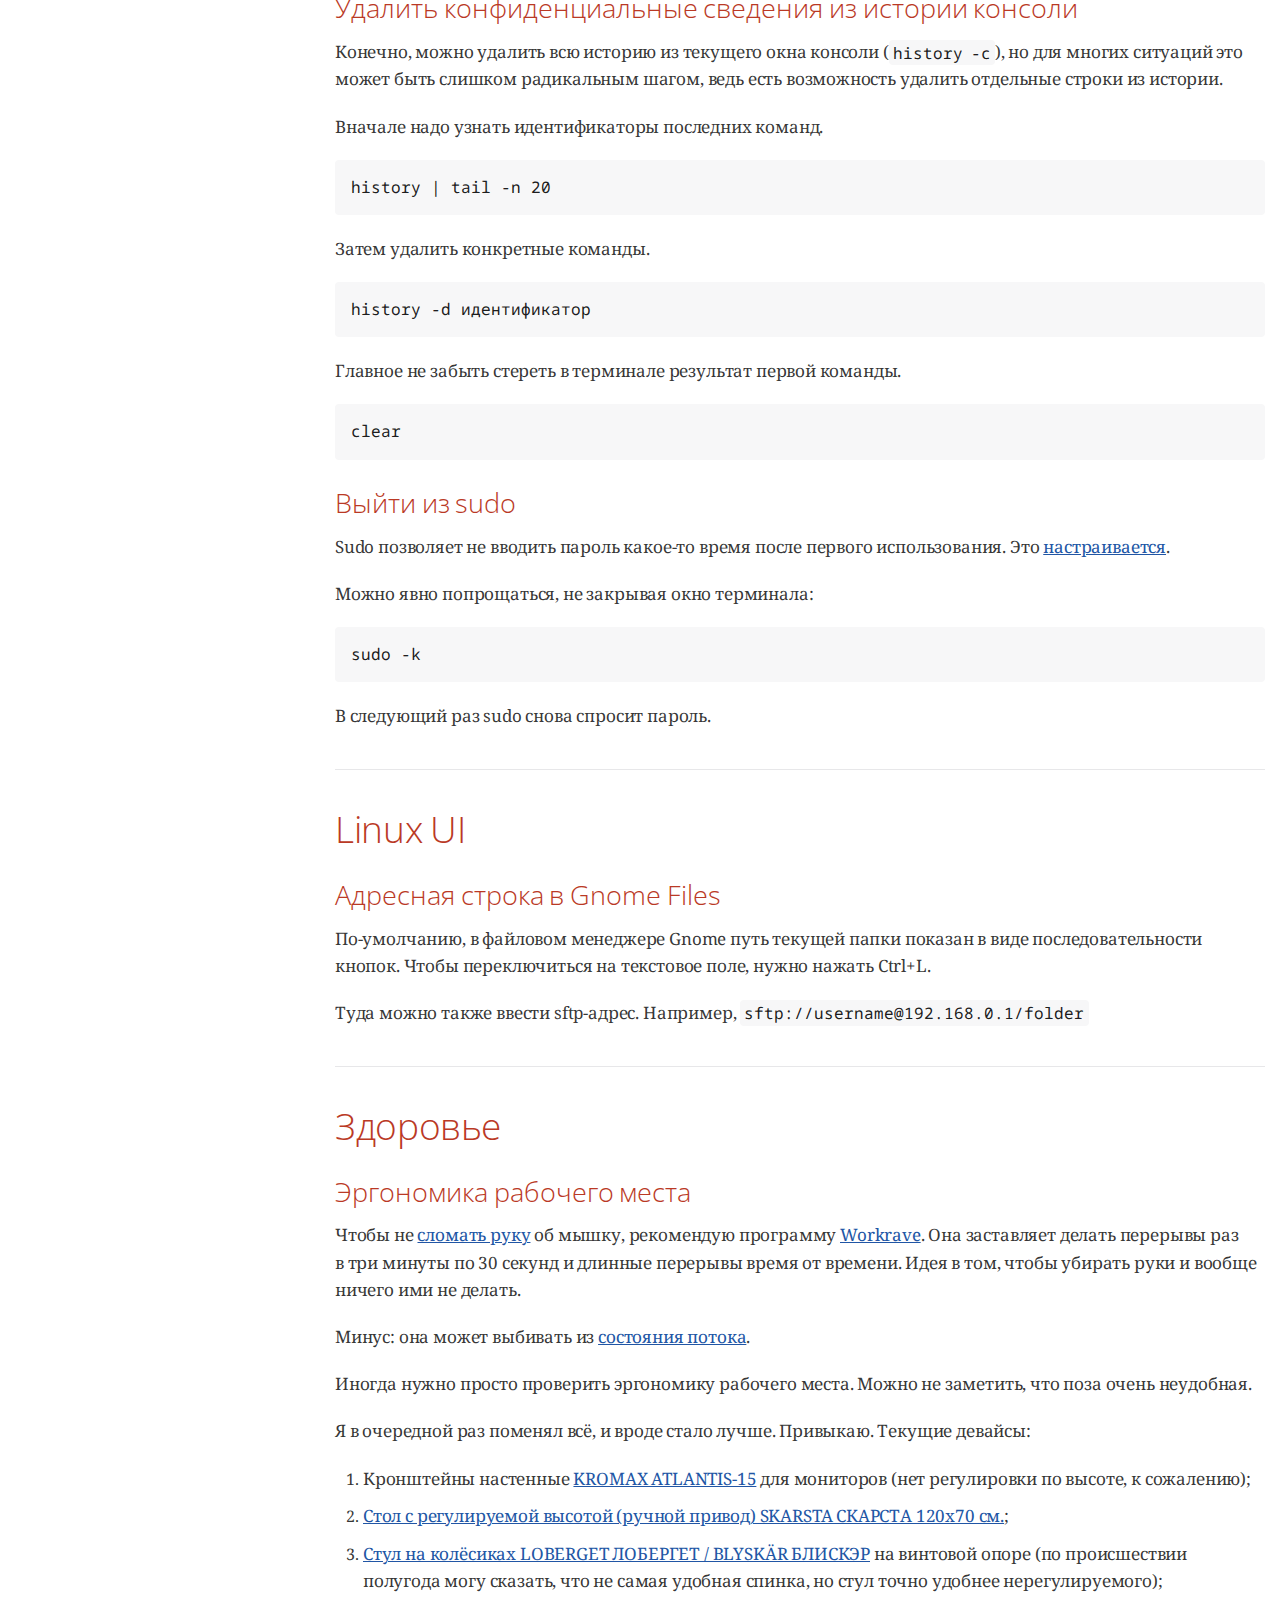
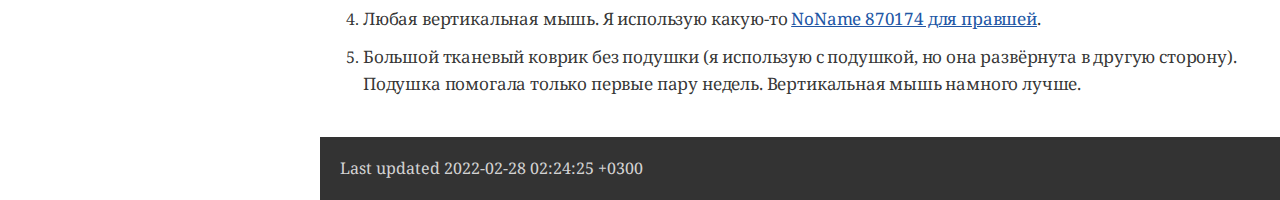
==== commit a9c76107: "--max-scantime" ====
--- a/index.html
+++ b/index.html
@@ -818,9 +818,9 @@
 <p>Предлагаю также увеличивать лимиты, чтобы при сканировании
 не&nbsp;игнорировались файлы больше 25&nbsp;мегабайт:
 <code>--max-filesize=4000m --max-scansize=4000m</code> (см. <code>man clamscan</code>).
-Есть также опции для увеличения лимитов
-времени на&nbsp;файл (по-умолчанию <code>120000</code> — две&nbsp;минуты),
-лимит глубины рекурсии директорий и&nbsp;т.д.</p>
+Есть также опции для увеличения лимита
+времени на&nbsp;файл (<code>--max-scantime</code>, по-умолчанию <code>120000</code> миллисекунд),
+лимита глубины рекурсии директорий и&nbsp;т.д.</p>
 </div>
 </div>
 <div class="sect2">
@@ -1023,7 +1023,7 @@
 </div>
 <div id="footer">
 <div id="footer-text">
-Last updated 2022-02-28 02:12:37 +0300
+Last updated 2022-02-28 02:24:25 +0300
 </div>
 </div>
 </body>
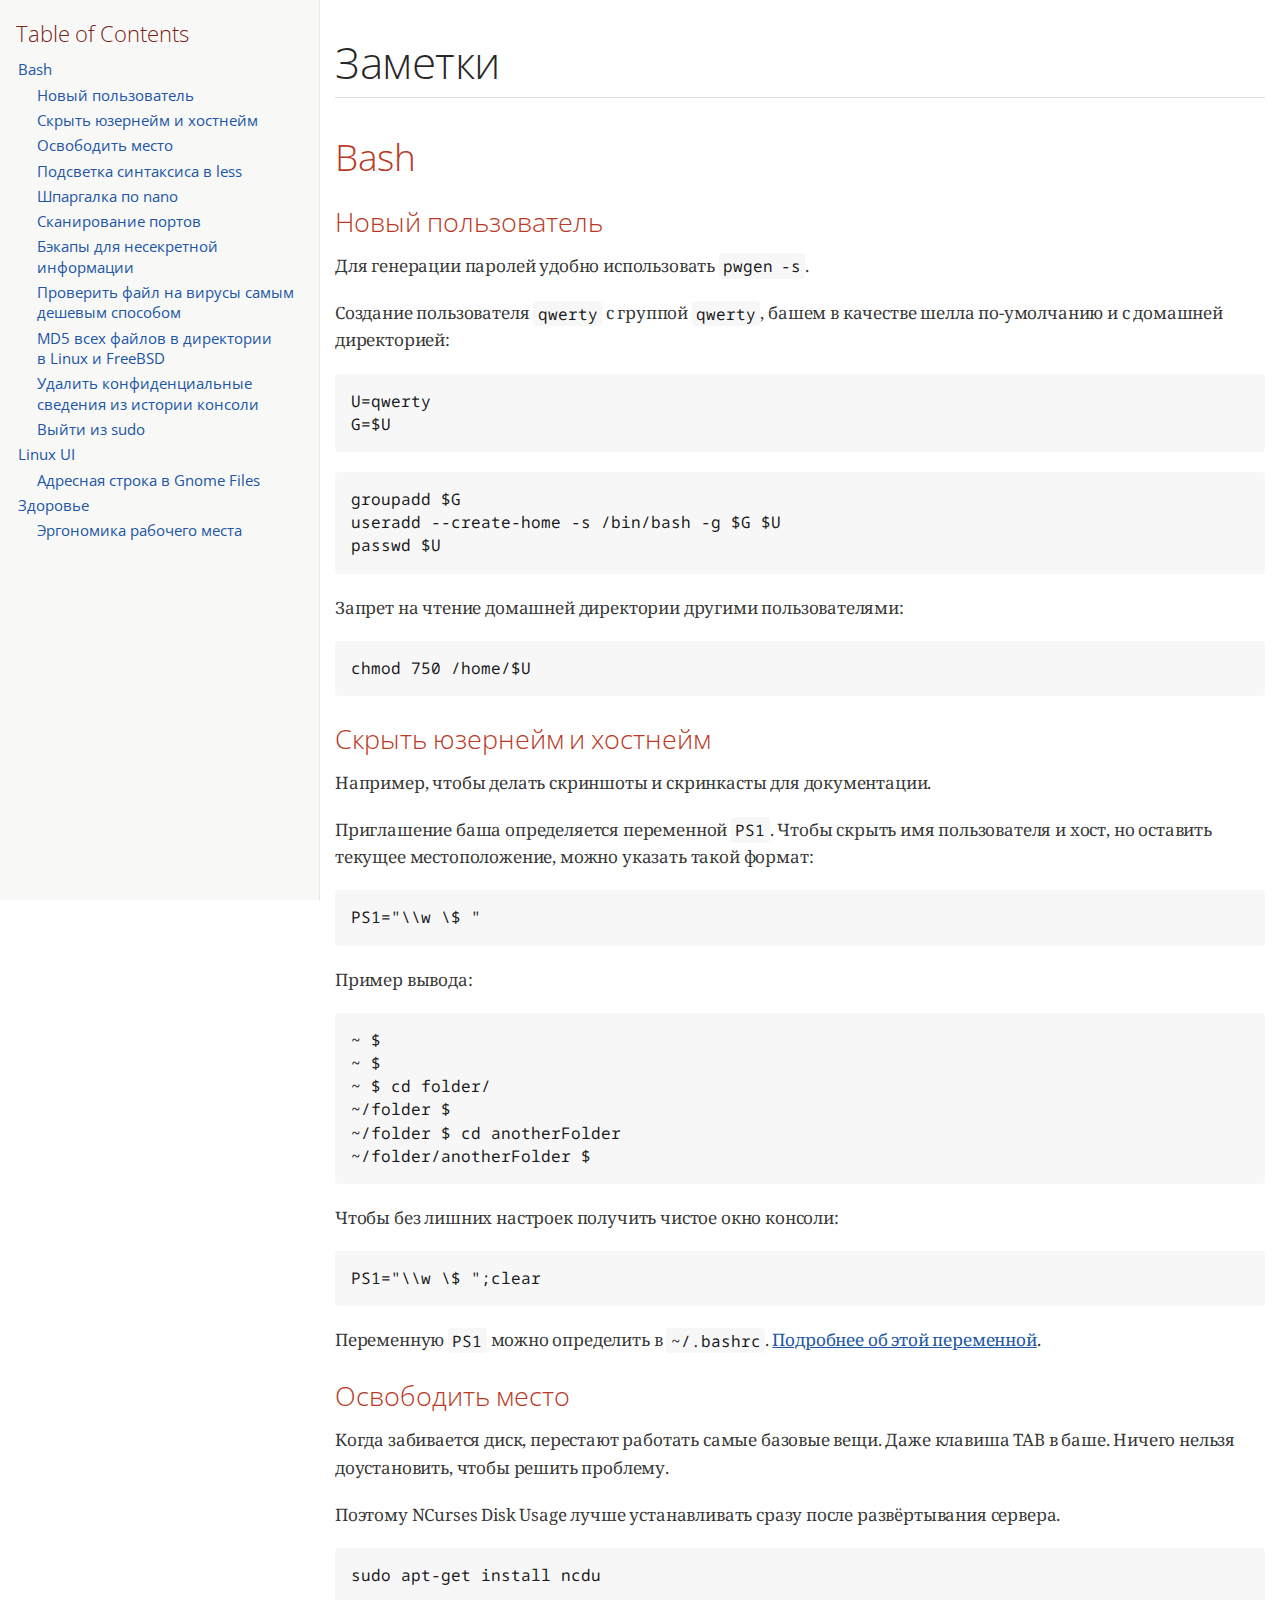
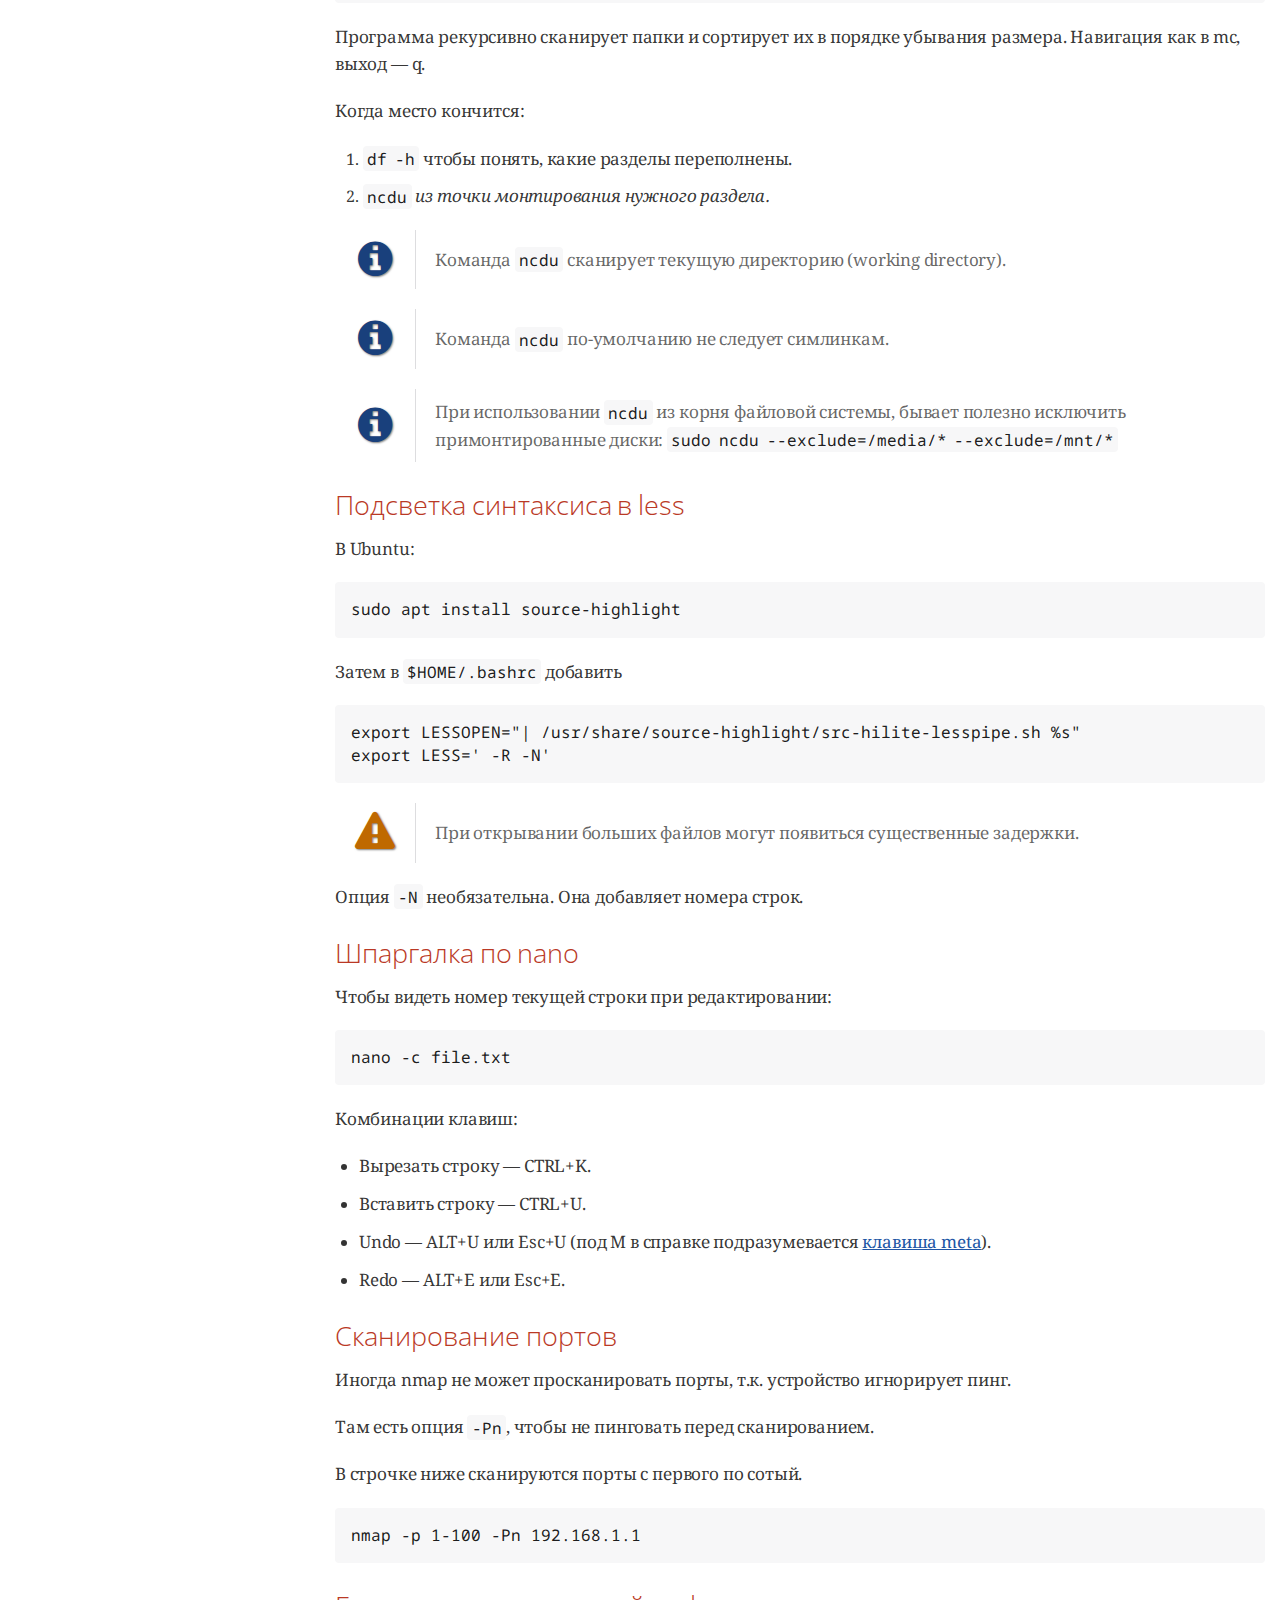
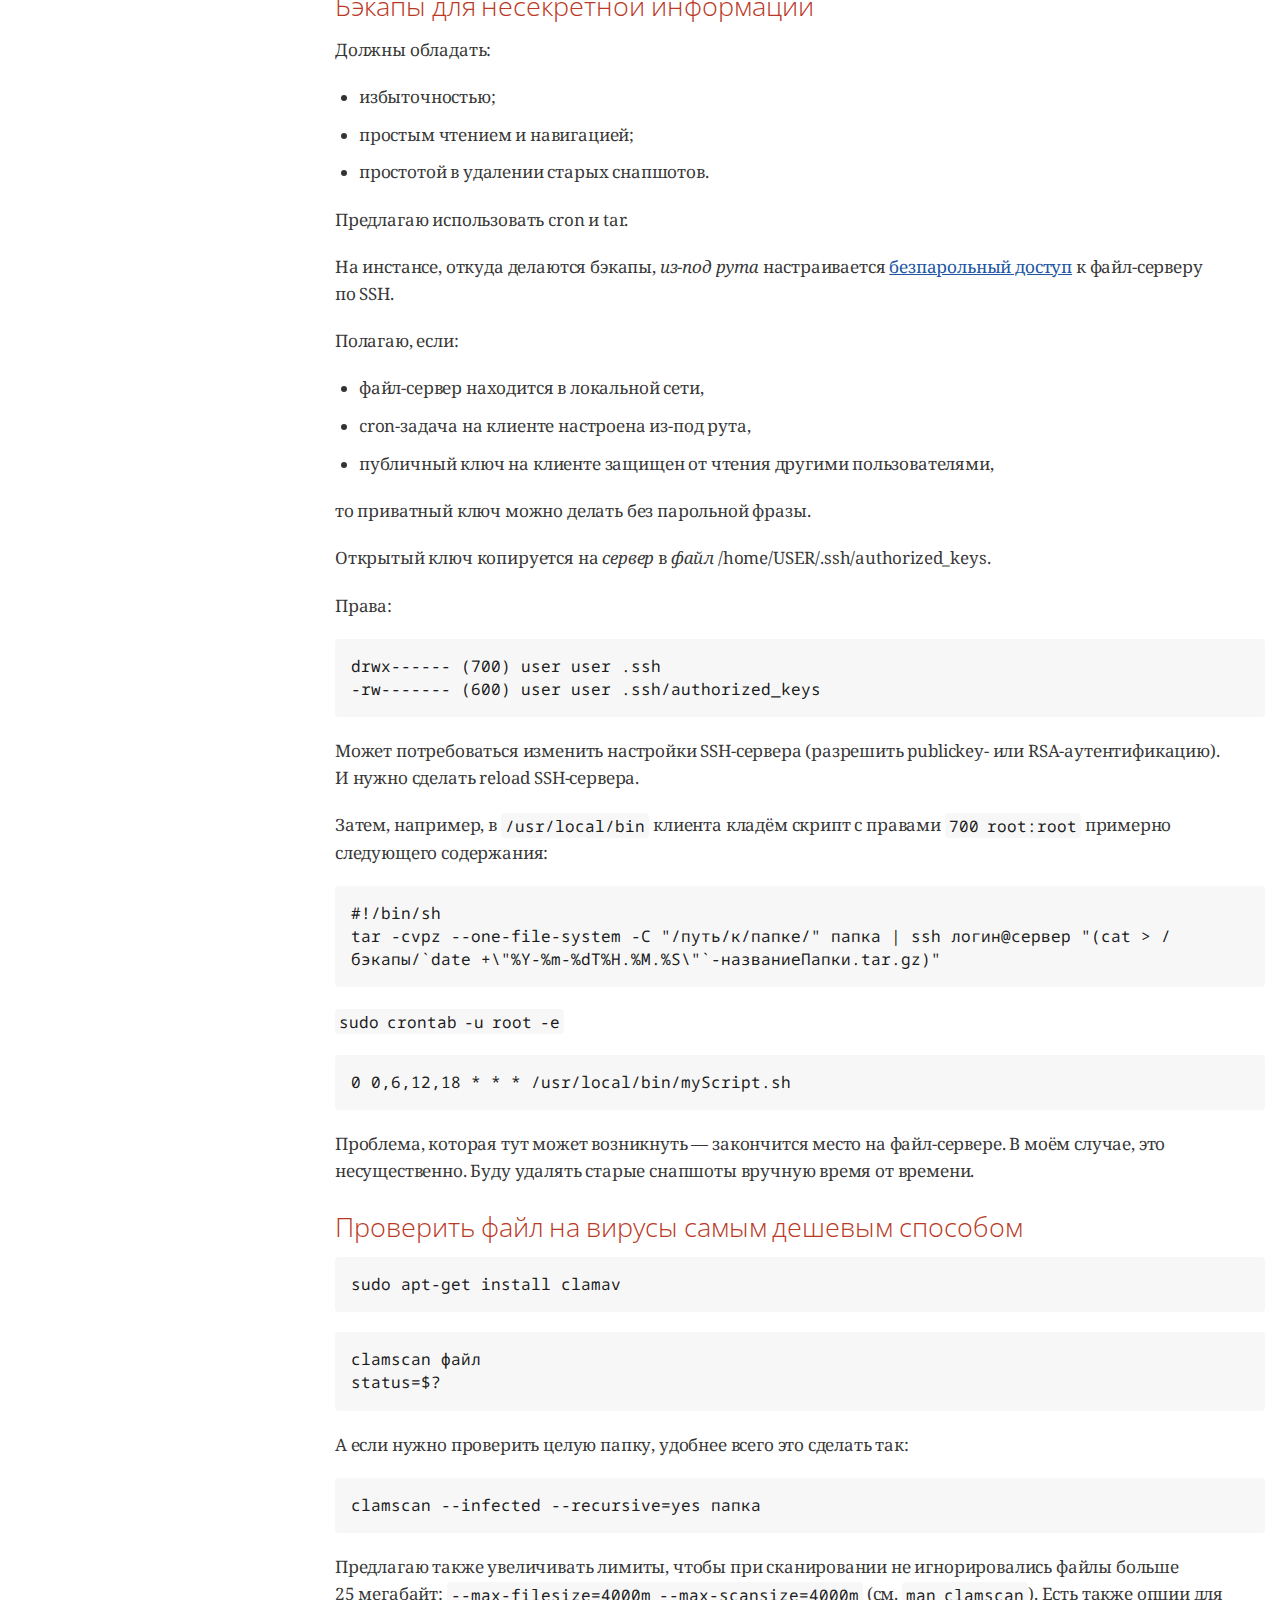
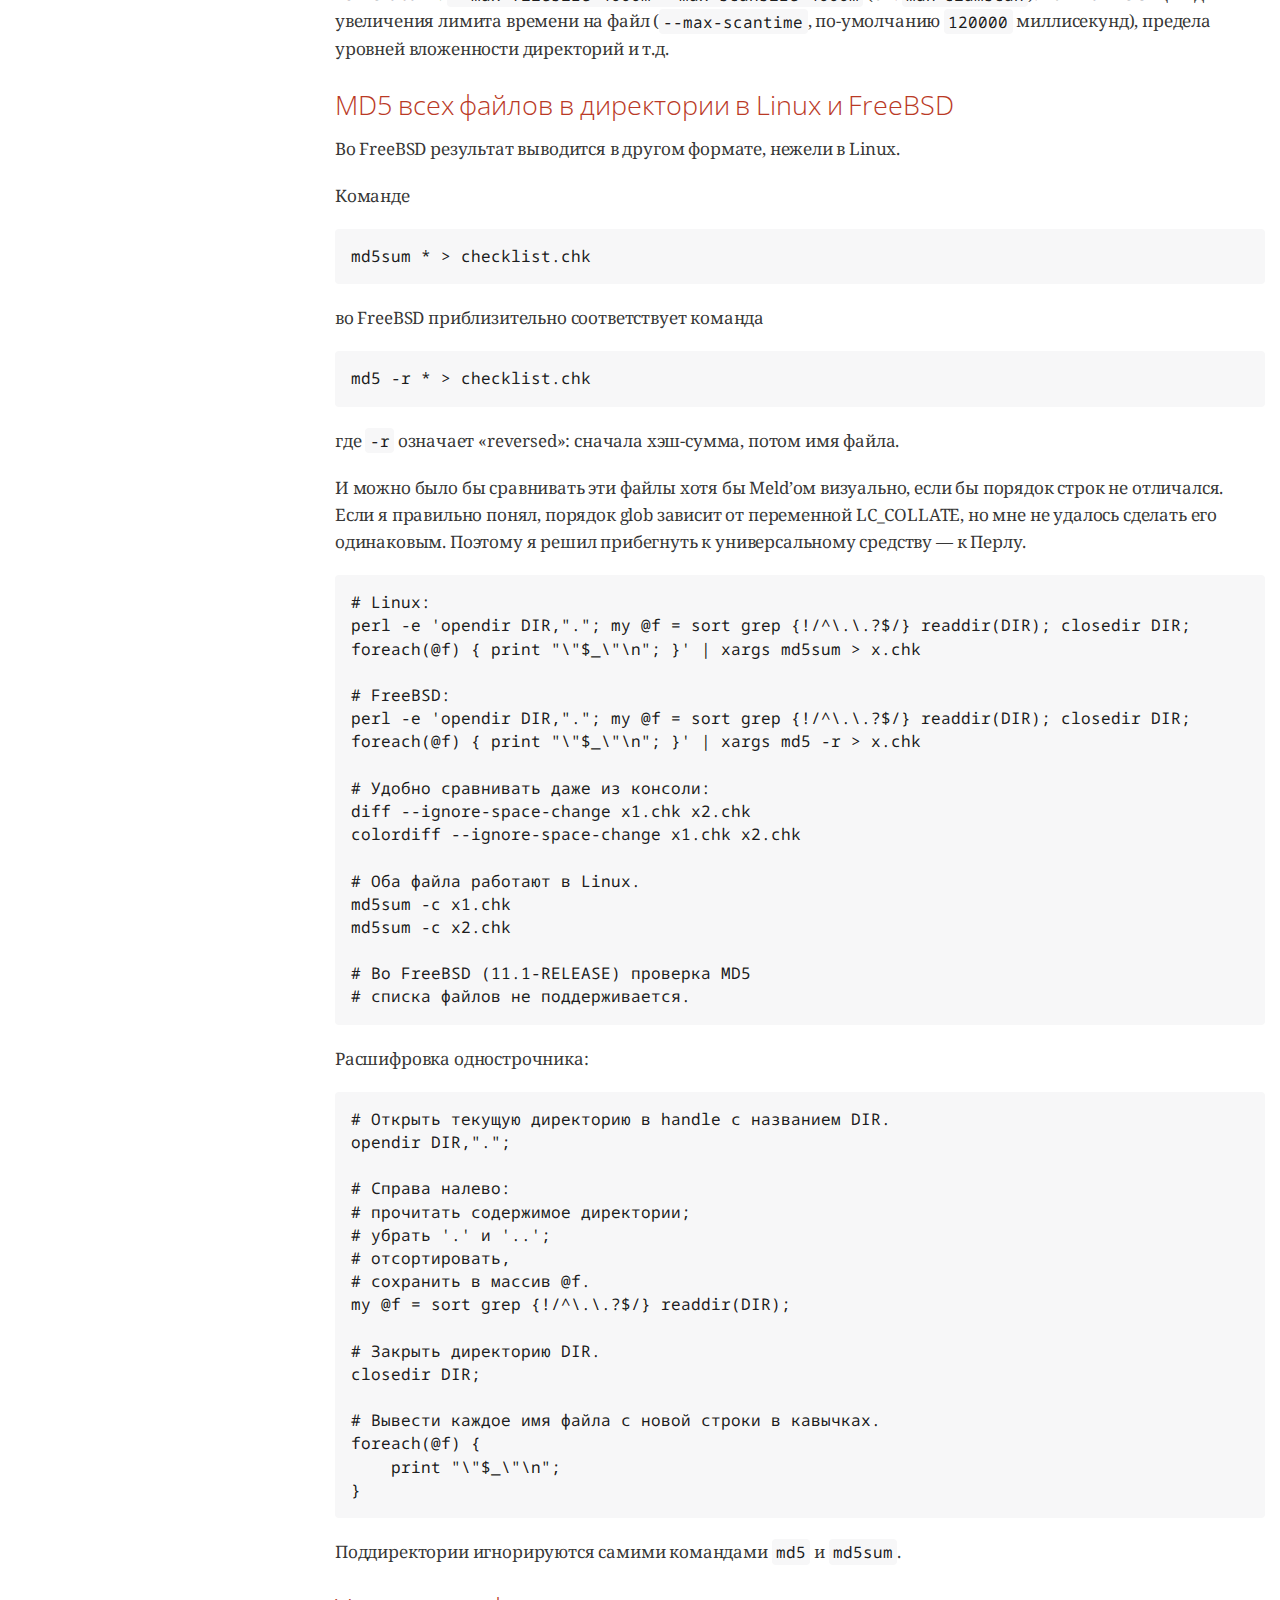
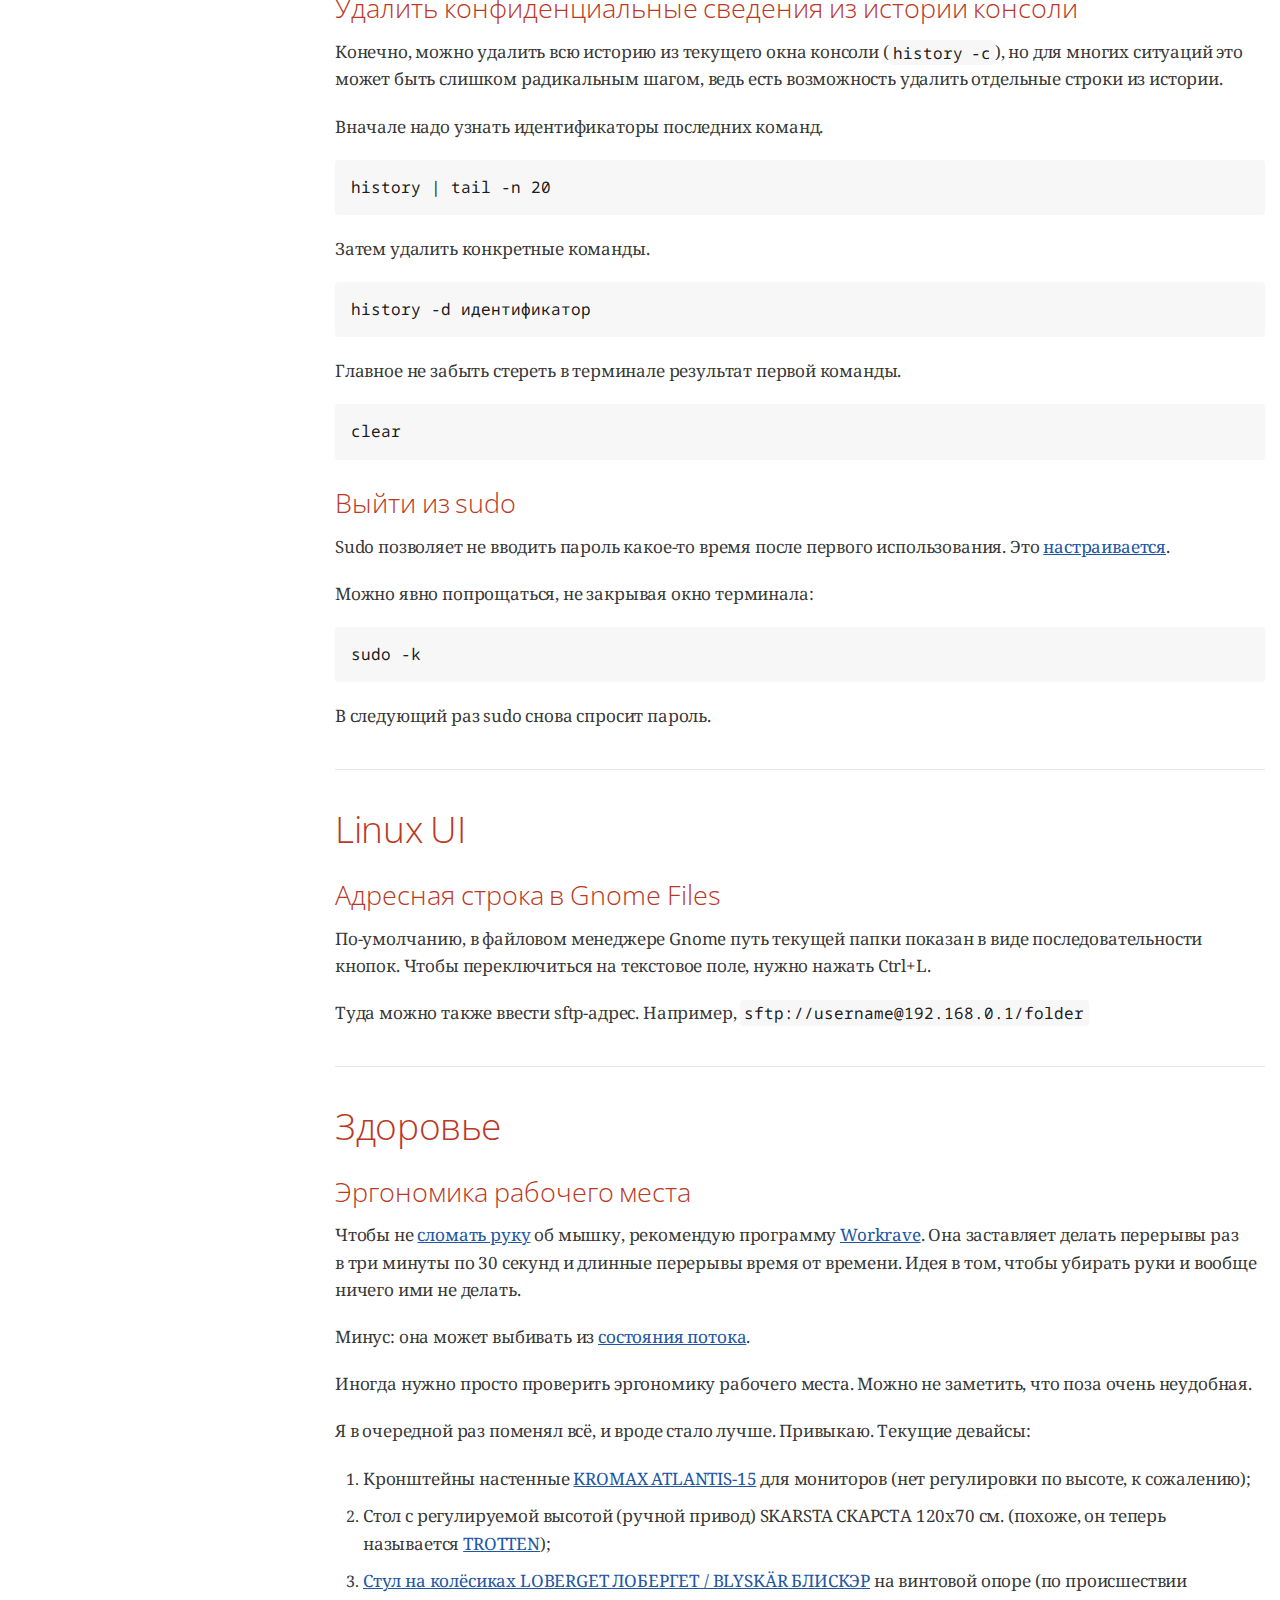
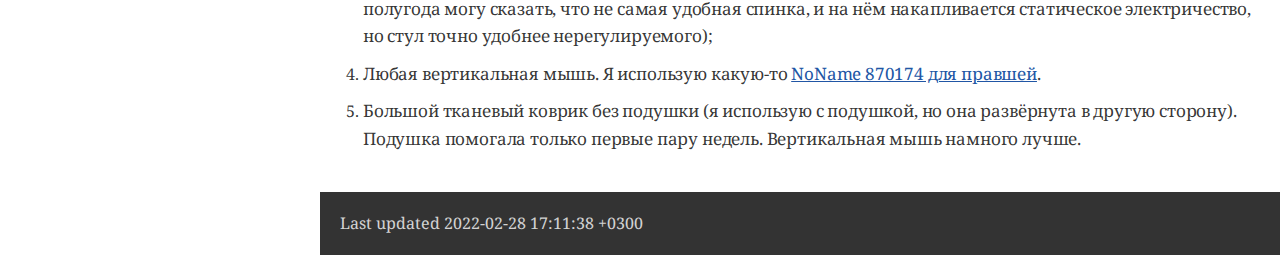
==== commit 9c1cb546: "незначительные изменения" ====
--- a/index.html
+++ b/index.html
@@ -820,7 +820,7 @@
 <code>--max-filesize=4000m --max-scansize=4000m</code> (см. <code>man clamscan</code>).
 Есть также опции для увеличения лимита
 времени на&nbsp;файл (<code>--max-scantime</code>, по-умолчанию <code>120000</code> миллисекунд),
-лимита глубины рекурсии директорий и&nbsp;т.д.</p>
+предела уровней вложенности директорий и&nbsp;т.д.</p>
 </div>
 </div>
 <div class="sect2">
@@ -1002,11 +1002,13 @@
 <p>Кронштейны настенные <a href="https://www.kromax.ru/produce/plasma/3277/">KROMAX ATLANTIS-15</a> для мониторов (нет регулировки по&nbsp;высоте, к&nbsp;сожалению);</p>
 </li>
 <li>
-<p><a href="https://www.ikea.com/ru/ru/p/skarsta-skarsta-stol-transf-belyy-s19324820/">Стол с регулируемой высотой (ручной привод) SKARSTA СКАРСТА 120x70 см.</a>;</p>
+<p>Стол с регулируемой высотой (ручной привод) SKARSTA СКАРСТА 120x70 см.
+(похоже, он теперь называется <a href="https://www.ikea.com/ru/ru/p/trotten-trotten-stol-transf-bezhevyy-antracit-s29429586/">TROTTEN</a>);</p>
 </li>
 <li>
 <p><a href="https://www.ikea.com/ru/ru/p/loberget-loberget-blyskaer-blisker-rabochiy-stul-belyy-s39331867/">Стул на колёсиках LOBERGET ЛОБЕРГЕТ / BLYSKÄR БЛИСКЭР</a>
-на&nbsp;винтовой опоре (по&nbsp;происшествии полугода могу сказать, что не&nbsp;самая удобная спинка, но&nbsp;стул точно удобнее нерегулируемого);</p>
+на&nbsp;винтовой опоре (по&nbsp;происшествии полугода могу сказать, что не&nbsp;самая удобная спинка,
+и&nbsp;на&nbsp;нём накапливается статическое электричество, но&nbsp;стул точно удобнее нерегулируемого);</p>
 </li>
 <li>
 <p>Любая вертикальная мышь. Я&nbsp;использую какую-то <a href="https://www.ozon.ru/product/mysh-provodnaya-870174-chernyy-172082323/?utm_campaign=productpage_link&amp;utm_medium=share_button&amp;utm_source=smm">NoName 870174 для правшей</a>.</p>
@@ -1023,7 +1025,7 @@
 </div>
 <div id="footer">
 <div id="footer-text">
-Last updated 2022-02-28 02:24:25 +0300
+Last updated 2022-02-28 17:11:38 +0300
 </div>
 </div>
 </body>
